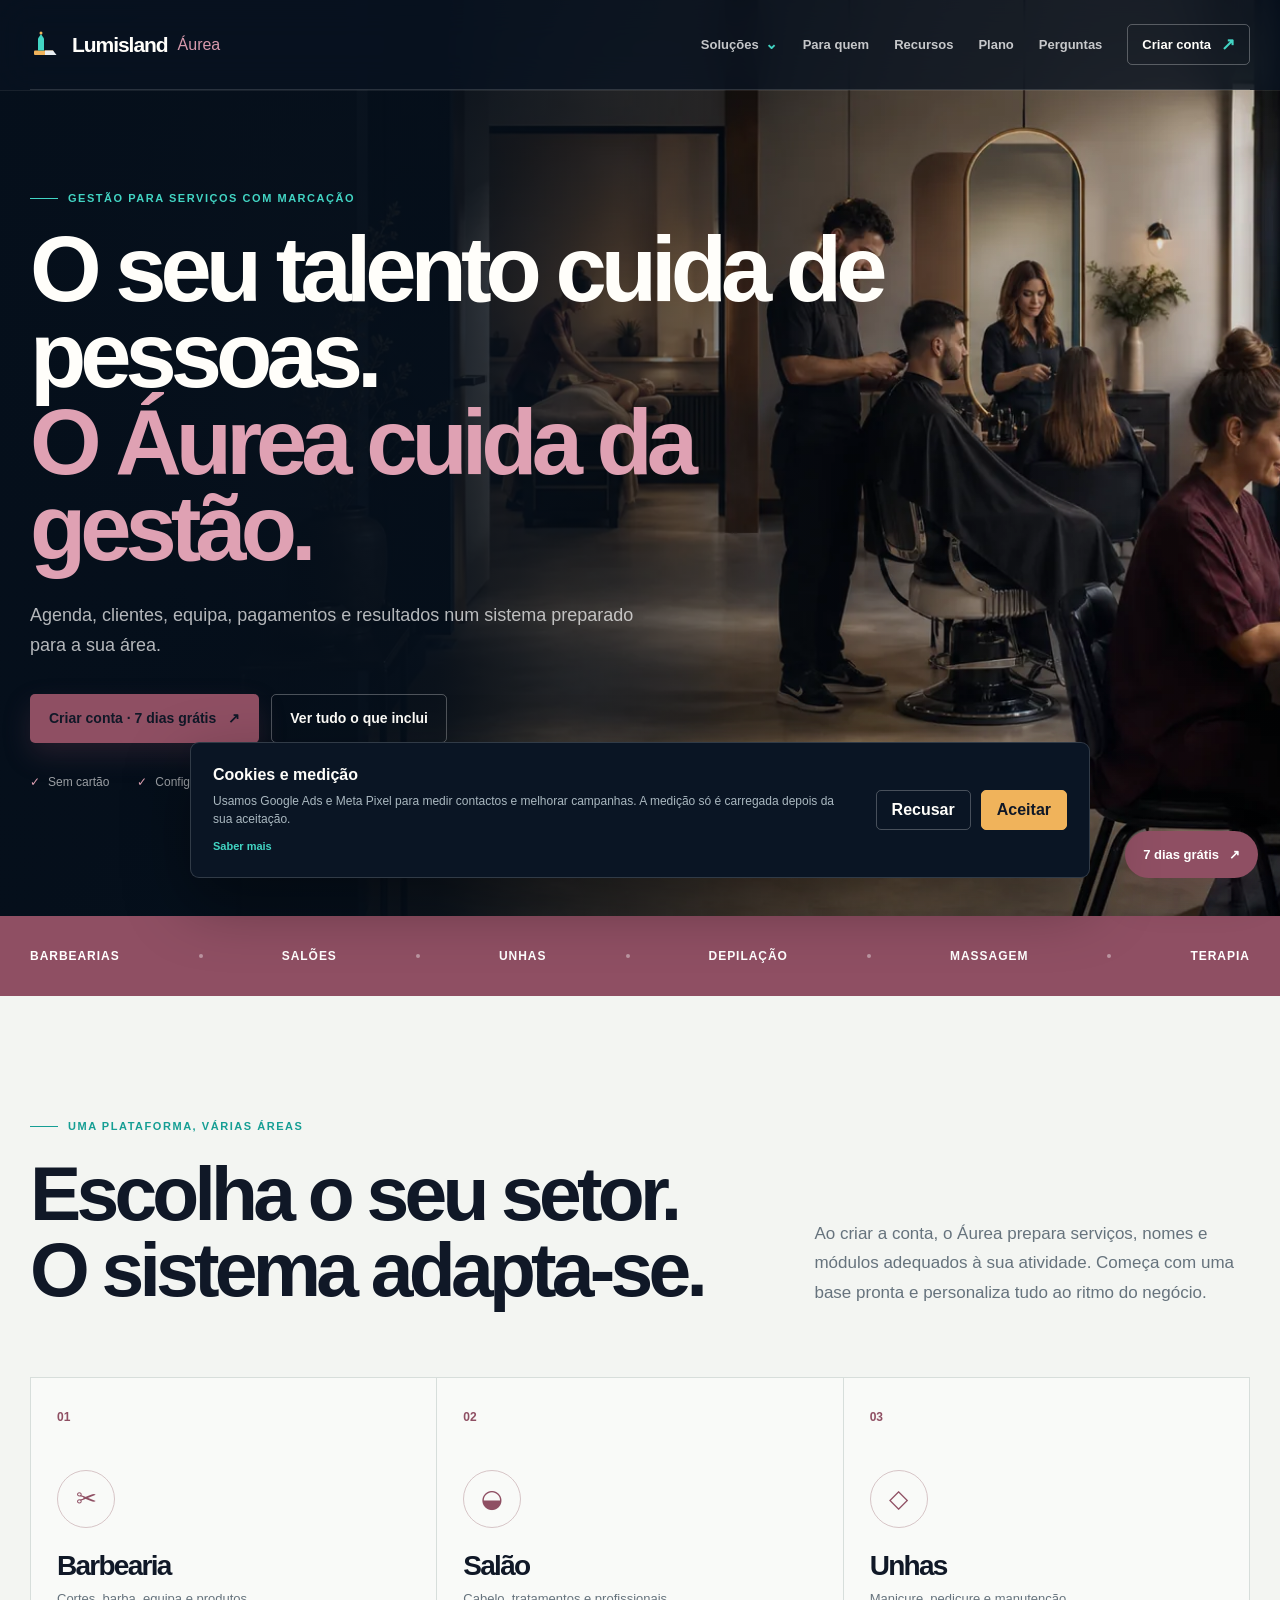
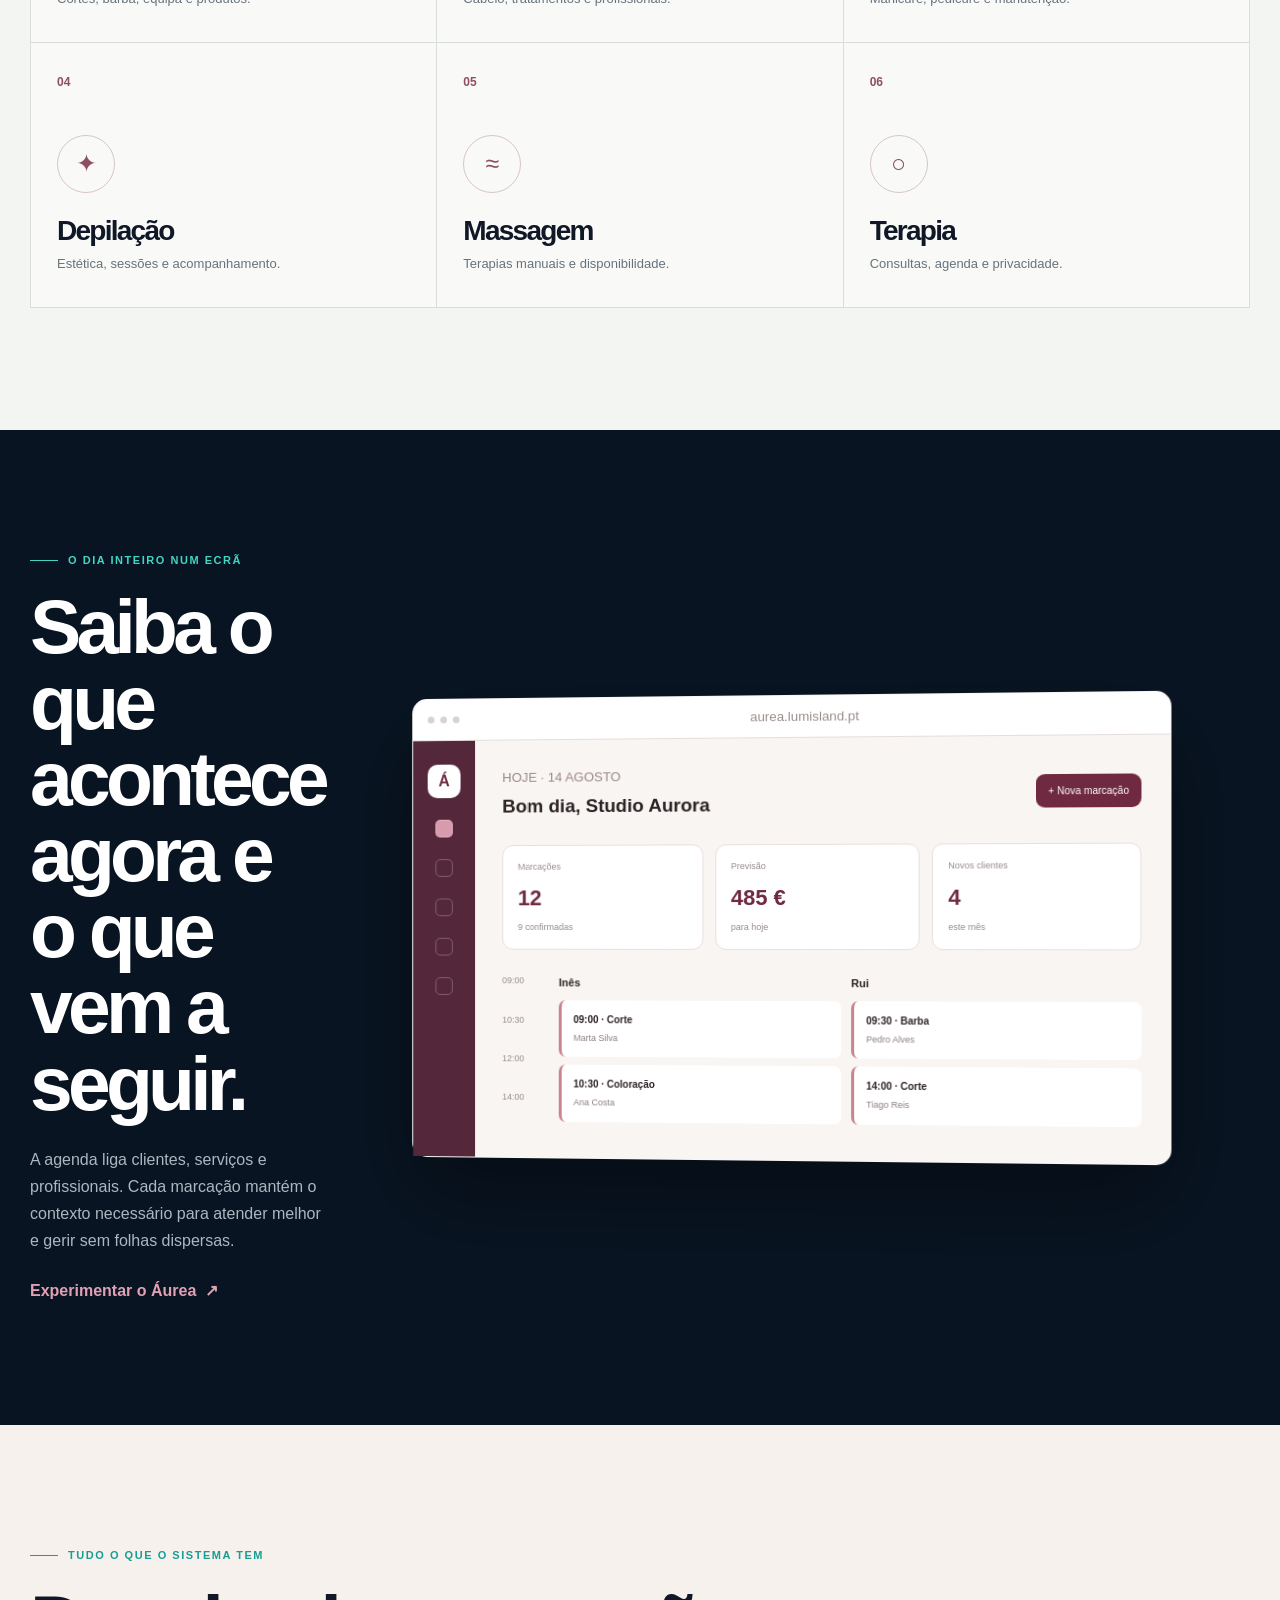
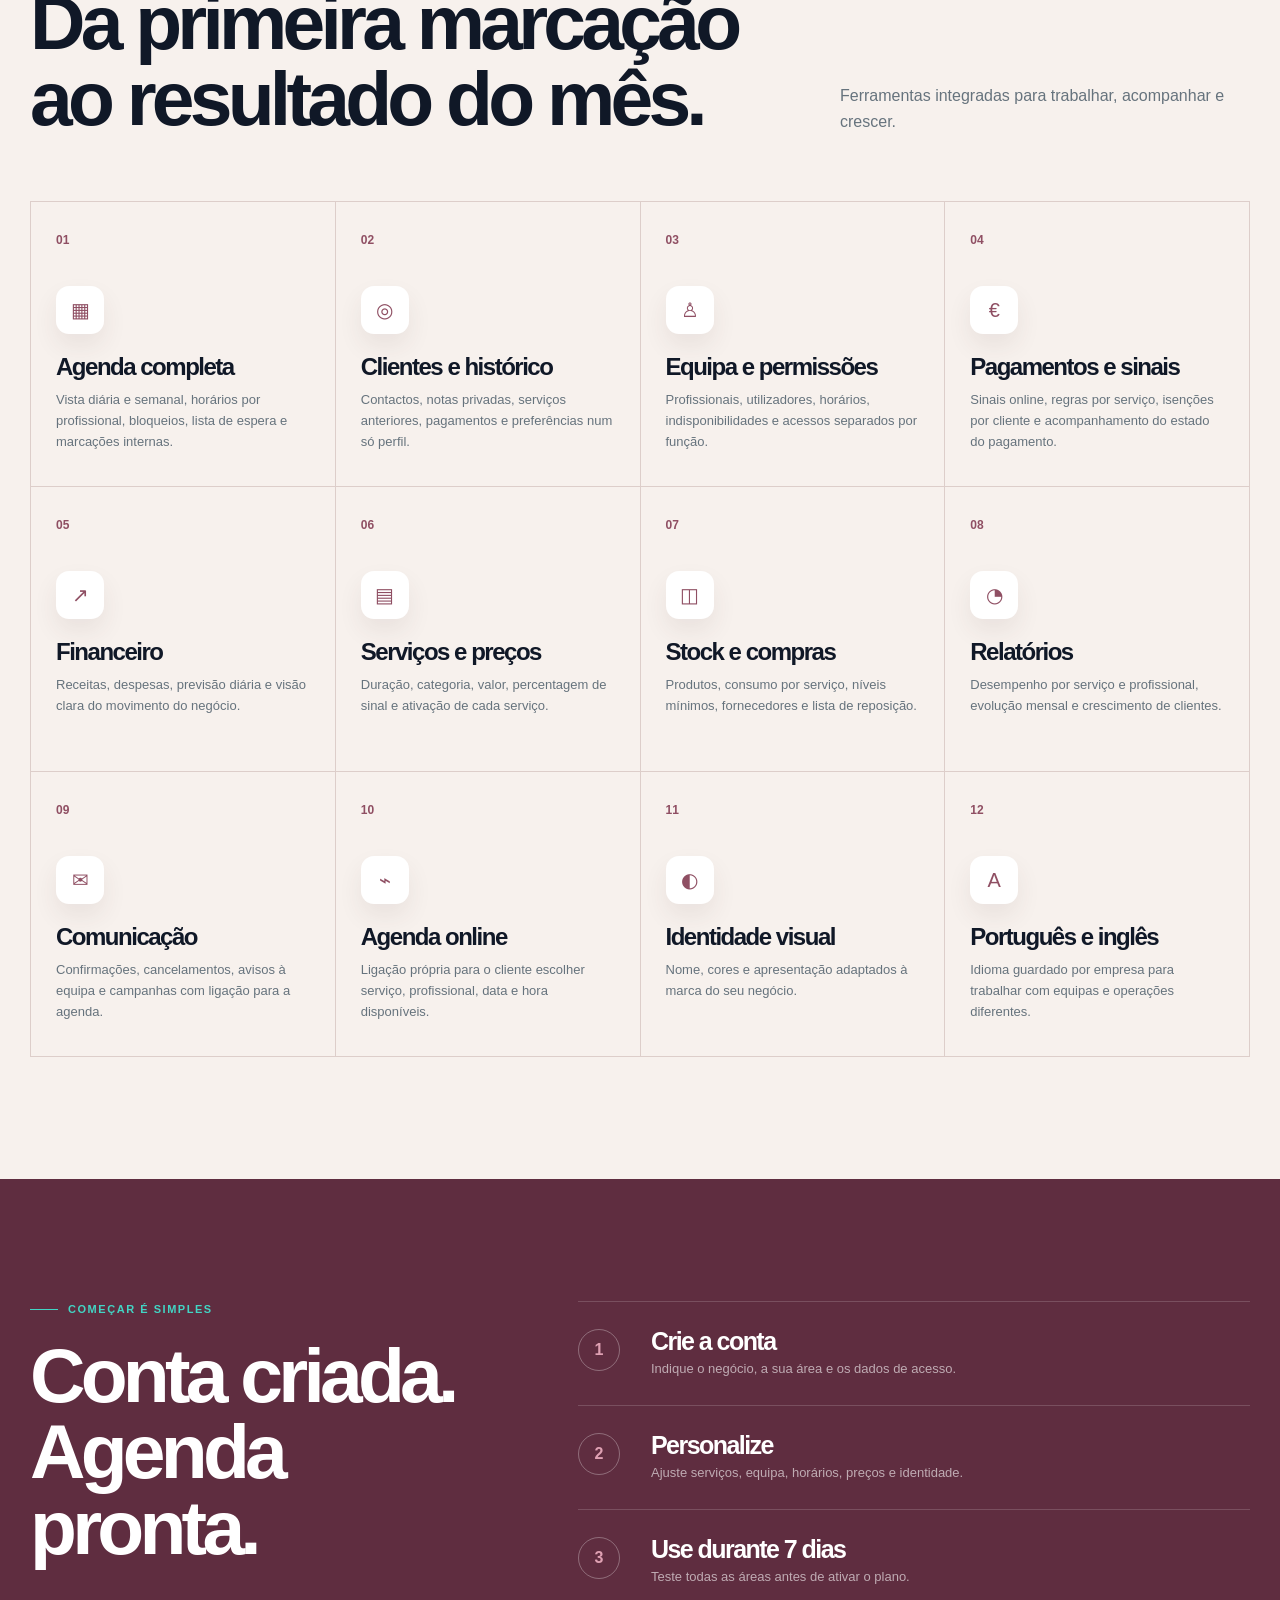
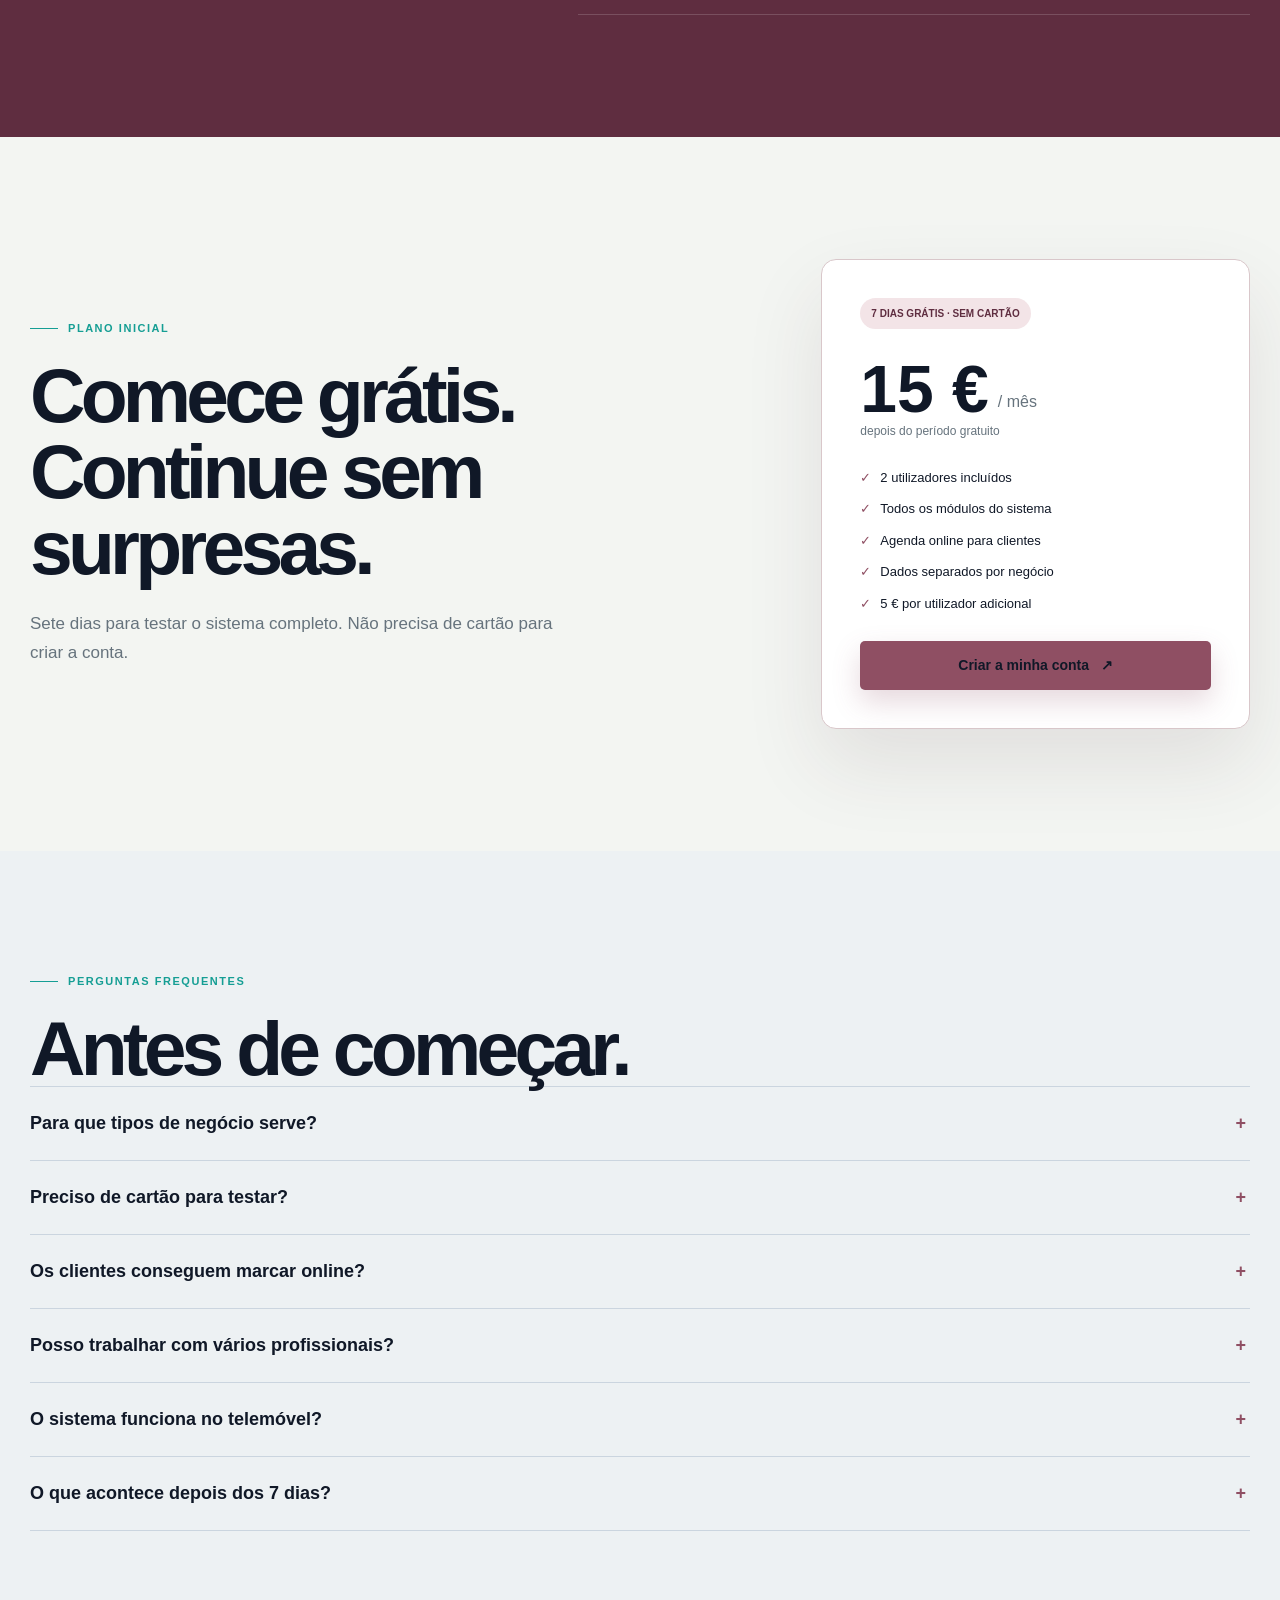
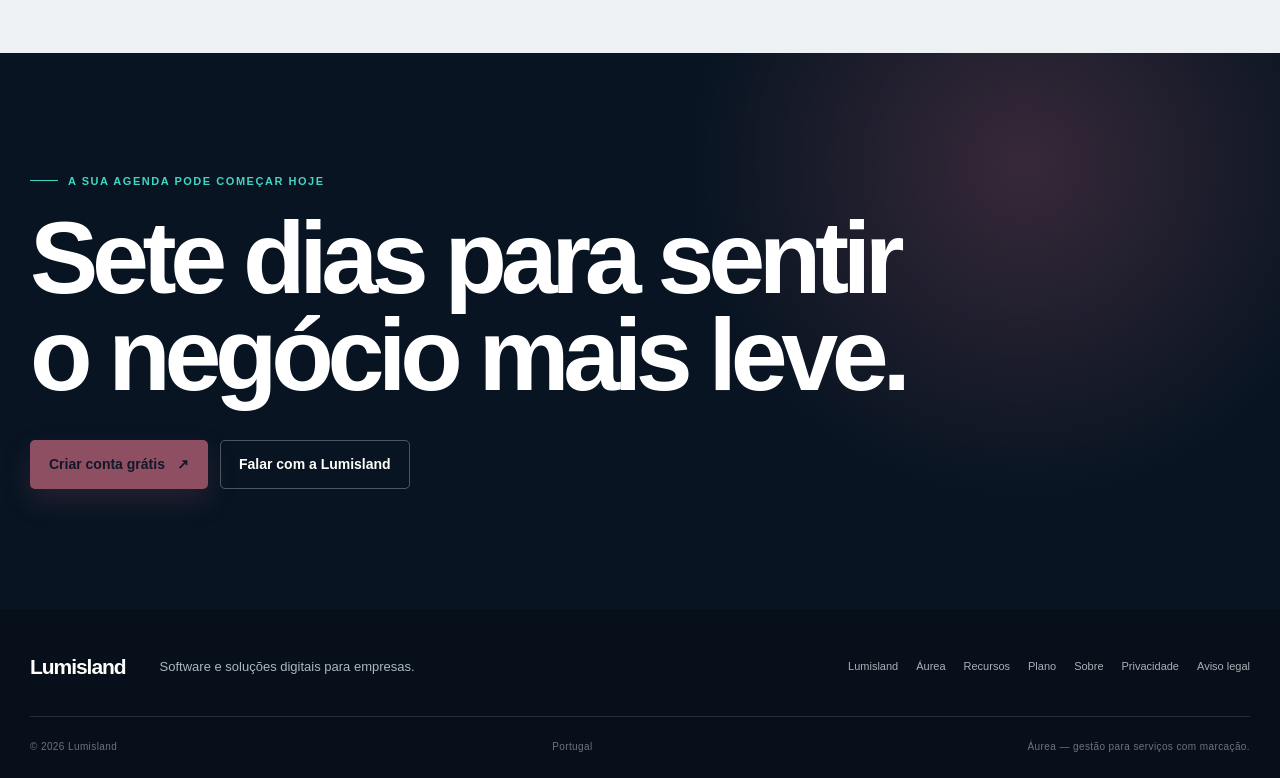
==== aurea/index.html @ b49e3f60 "Adiciona landing page multissetorial Áurea" ====
<!doctype html>
<html lang="pt-PT">
<head>
  <meta charset="utf-8">
  <meta name="viewport" content="width=device-width,initial-scale=1">
  <title>Lumisland Áurea | Agenda e gestão para serviços</title>
  <meta name="description" content="Agenda, clientes, equipa, pagamentos, financeiro, stock, relatórios e comunicação para barbearias, salões, unhas, depilação, massagem e terapia. Crie a sua conta e teste grátis durante 7 dias.">
  <meta name="robots" content="index, follow">
  <meta name="theme-color" content="#0a1422">
  <meta name="referrer" content="strict-origin-when-cross-origin">
  <meta http-equiv="Permissions-Policy" content="camera=(), microphone=(), geolocation=(), payment=()">
  <meta http-equiv="Content-Security-Policy" content="default-src 'self'; img-src 'self' data: https://www.googletagmanager.com https://www.google.com https://www.google.pt https://googleads.g.doubleclick.net https://www.facebook.com; style-src 'self' 'unsafe-inline' https://fonts.googleapis.com; font-src https://fonts.gstatic.com; script-src 'self' 'unsafe-inline' https://www.googletagmanager.com https://connect.facebook.net; connect-src 'self' https://www.googletagmanager.com https://www.google.com https://www.google.pt https://www.googleadservices.com https://googleads.g.doubleclick.net https://www.facebook.com; base-uri 'self'; form-action 'self'; object-src 'none'; frame-ancestors 'none'; upgrade-insecure-requests">
  <link rel="canonical" href="https://lumisland.pt/aurea/">
  <link rel="icon" type="image/svg+xml" href="../assets/icons/favicon.svg">
  <meta property="og:type" content="website">
  <meta property="og:locale" content="pt_PT">
  <meta property="og:title" content="Lumisland Áurea | O seu negócio, organizado ao seu ritmo">
  <meta property="og:description" content="Gestão completa para profissionais de beleza, bem-estar e terapia. Teste grátis durante 7 dias, sem cartão.">
  <meta property="og:url" content="https://lumisland.pt/aurea/">
  <meta property="og:site_name" content="Lumisland">
  <meta property="og:image" content="https://lumisland.pt/assets/images/aurea-multissetorial-hero.webp">
  <meta name="twitter:card" content="summary_large_image">
  <link rel="preconnect" href="https://fonts.googleapis.com">
  <link rel="preconnect" href="https://fonts.gstatic.com" crossorigin>
  <link href="https://fonts.googleapis.com/css2?family=DM+Sans:wght@400;500;600;700&family=Space+Grotesk:wght@500;600;700&display=swap" rel="stylesheet">
  <link rel="stylesheet" href="../css/styles.css?v=20260814-1">
  <link rel="stylesheet" href="../css/aurea.css?v=20260814-1">
  <script src="../js/analytics.js" defer></script>
  <script type="application/ld+json">{"@context":"https://schema.org","@type":"SoftwareApplication","name":"Lumisland Áurea","applicationCategory":"BusinessApplication","operatingSystem":"Web","url":"https://lumisland.pt/aurea/","description":"Sistema de agenda e gestão para barbearias, salões, unhas, estética, depilação, massagem e terapia.","offers":{"@type":"Offer","price":"15","priceCurrency":"EUR","description":"Plano Inicial após 7 dias de teste gratuito, com dois utilizadores incluídos."},"provider":{"@type":"Organization","name":"Lumisland","url":"https://lumisland.pt/"}}</script>
</head>
<body class="aurea-page">
  <a class="skip-link" href="#conteudo">Saltar para o conteúdo</a>
  <header class="site-header">
    <div class="container header-inner">
      <a href="../" class="brand" aria-label="Lumisland, página inicial"><svg class="brand-mark" viewBox="0 0 64 64" aria-hidden="true"><rect x="8" y="43" width="39" height="9" rx="2" fill="#F0B35B"></rect><path d="M16 43h12V19l-6-9-6 9v24Z" fill="#42D5C4"></path><circle cx="22" cy="8" r="3" fill="#F0B35B"></circle><path d="M30 43h16l7 9H30v-9Z" fill="#E9EEF2"></path></svg><span class="brand-word">Lumisland</span><span class="product-brand">Áurea</span></a>
      <button class="nav-toggle" type="button" aria-label="Abrir menu" aria-expanded="false" aria-controls="site-nav"><span></span><span></span><span></span></button>
      <nav id="site-nav" class="site-nav" aria-label="Navegação principal">
        <details class="nav-dropdown"><summary>Soluções <span aria-hidden="true">⌄</span></summary><div class="nav-dropdown-menu"><a href="./" aria-current="page"><strong>Áurea</strong><small>Agenda e gestão para serviços</small></a><a href="../oficina/"><strong>Oficinas mecânicas</strong><small>Software de gestão para oficinas</small></a><a href="../tvde/"><strong>Frotas TVDE</strong><small>Ganhos, despesas e pagamentos</small></a><a href="../criacao-de-sites/"><strong>Criação de websites</strong><small>Websites profissionais para empresas</small></a></div></details>
        <a href="#setores">Para quem</a><a href="#recursos">Recursos</a><a href="#plano">Plano</a><a href="#perguntas">Perguntas</a>
        <a class="nav-cta" href="https://aurea.lumisland.pt/" data-product="Áurea cadastro">Criar conta <span aria-hidden="true">↗</span></a>
      </nav>
    </div>
  </header>

  <main id="conteudo">
    <section class="aurea-hero">
      <img class="aurea-hero-image" src="../assets/images/aurea-multissetorial-hero.webp" alt="Profissionais de barbearia, salão, unhas e massagem num espaço de serviços organizado" width="1792" height="896">
      <div class="aurea-hero-shade" aria-hidden="true"></div>
      <div class="container aurea-hero-content">
        <p class="eyebrow eyebrow-light"><span class="eyebrow-line"></span> Gestão para serviços com marcação</p>
        <h1>O seu talento cuida de pessoas.<br><span>O Áurea cuida da gestão.</span></h1>
        <p class="aurea-lead">Agenda, clientes, equipa, pagamentos e resultados num sistema preparado para a sua área.</p>
        <div class="hero-actions"><a class="button button-primary" href="https://aurea.lumisland.pt/" data-product="Áurea teste 7 dias">Criar conta · 7 dias grátis <span aria-hidden="true">↗</span></a><a class="button button-quiet" href="#recursos">Ver tudo o que inclui</a></div>
        <ul class="aurea-trust"><li>Sem cartão</li><li>Configuração por setor</li><li>Computador e telemóvel</li></ul>
      </div>
    </section>

    <section id="setores" class="sector-strip" aria-label="Áreas atendidas"><div class="container"><span>Barbearias</span><i></i><span>Salões</span><i></i><span>Unhas</span><i></i><span>Depilação</span><i></i><span>Massagem</span><i></i><span>Terapia</span></div></section>

    <section class="section aurea-intro">
      <div class="container intro-grid"><div><p class="eyebrow"><span class="eyebrow-line"></span> Uma plataforma, várias áreas</p><h2>Escolha o seu setor.<br>O sistema adapta-se.</h2></div><p>Ao criar a conta, o Áurea prepara serviços, nomes e módulos adequados à sua atividade. Começa com uma base pronta e personaliza tudo ao ritmo do negócio.</p></div>
      <div class="container sector-grid">
        <article><span>01</span><div class="sector-symbol">✂</div><h3>Barbearia</h3><p>Cortes, barba, equipa e produtos.</p></article>
        <article><span>02</span><div class="sector-symbol">◒</div><h3>Salão</h3><p>Cabelo, tratamentos e profissionais.</p></article>
        <article><span>03</span><div class="sector-symbol">◇</div><h3>Unhas</h3><p>Manicure, pedicure e manutenção.</p></article>
        <article><span>04</span><div class="sector-symbol">✦</div><h3>Depilação</h3><p>Estética, sessões e acompanhamento.</p></article>
        <article><span>05</span><div class="sector-symbol">≈</div><h3>Massagem</h3><p>Terapias manuais e disponibilidade.</p></article>
        <article><span>06</span><div class="sector-symbol">○</div><h3>Terapia</h3><p>Consultas, agenda e privacidade.</p></article>
      </div>
    </section>

    <section class="section product-section">
      <div class="container product-layout">
        <div class="product-copy"><p class="eyebrow eyebrow-light"><span class="eyebrow-line"></span> O dia inteiro num ecrã</p><h2>Saiba o que acontece agora e o que vem a seguir.</h2><p>A agenda liga clientes, serviços e profissionais. Cada marcação mantém o contexto necessário para atender melhor e gerir sem folhas dispersas.</p><a class="text-link" href="https://aurea.lumisland.pt/" data-product="Áurea demonstração">Experimentar o Áurea <span>↗</span></a></div>
        <div class="aurea-preview" role="img" aria-label="Pré-visualização do Áurea com agenda diária, métricas e marcações">
          <div class="preview-top"><span></span><span></span><span></span><small>aurea.lumisland.pt</small></div>
          <div class="preview-app"><aside><b>Á</b><i class="active"></i><i></i><i></i><i></i><i></i></aside><div class="preview-work"><header><div><small>HOJE · 14 AGOSTO</small><strong>Bom dia, Studio Aurora</strong></div><em>+ Nova marcação</em></header><div class="preview-stats"><article><small>Marcações</small><b>12</b><span>9 confirmadas</span></article><article><small>Previsão</small><b>485 €</b><span>para hoje</span></article><article><small>Novos clientes</small><b>4</b><span>este mês</span></article></div><div class="agenda-demo"><div class="agenda-hours"><span>09:00</span><span>10:30</span><span>12:00</span><span>14:00</span></div><div class="agenda-column"><strong>Inês</strong><article><b>09:00 · Corte</b><span>Marta Silva</span></article><article><b>10:30 · Coloração</b><span>Ana Costa</span></article></div><div class="agenda-column"><strong>Rui</strong><article><b>09:30 · Barba</b><span>Pedro Alves</span></article><article><b>14:00 · Corte</b><span>Tiago Reis</span></article></div></div></div></div>
        </div>
      </div>
    </section>

    <section id="recursos" class="section resources-section">
      <div class="container section-intro"><div><p class="eyebrow"><span class="eyebrow-line"></span> Tudo o que o sistema tem</p><h2>Da primeira marcação ao resultado do mês.</h2></div><p>Ferramentas integradas para trabalhar, acompanhar e crescer.</p></div>
      <div class="container resource-grid">
        <article><span>01</span><div class="resource-icon">▦</div><h3>Agenda completa</h3><p>Vista diária e semanal, horários por profissional, bloqueios, lista de espera e marcações internas.</p></article>
        <article><span>02</span><div class="resource-icon">◎</div><h3>Clientes e histórico</h3><p>Contactos, notas privadas, serviços anteriores, pagamentos e preferências num só perfil.</p></article>
        <article><span>03</span><div class="resource-icon">♙</div><h3>Equipa e permissões</h3><p>Profissionais, utilizadores, horários, indisponibilidades e acessos separados por função.</p></article>
        <article><span>04</span><div class="resource-icon">€</div><h3>Pagamentos e sinais</h3><p>Sinais online, regras por serviço, isenções por cliente e acompanhamento do estado do pagamento.</p></article>
        <article><span>05</span><div class="resource-icon">↗</div><h3>Financeiro</h3><p>Receitas, despesas, previsão diária e visão clara do movimento do negócio.</p></article>
        <article><span>06</span><div class="resource-icon">▤</div><h3>Serviços e preços</h3><p>Duração, categoria, valor, percentagem de sinal e ativação de cada serviço.</p></article>
        <article><span>07</span><div class="resource-icon">◫</div><h3>Stock e compras</h3><p>Produtos, consumo por serviço, níveis mínimos, fornecedores e lista de reposição.</p></article>
        <article><span>08</span><div class="resource-icon">◔</div><h3>Relatórios</h3><p>Desempenho por serviço e profissional, evolução mensal e crescimento de clientes.</p></article>
        <article><span>09</span><div class="resource-icon">✉</div><h3>Comunicação</h3><p>Confirmações, cancelamentos, avisos à equipa e campanhas com ligação para a agenda.</p></article>
        <article><span>10</span><div class="resource-icon">⌁</div><h3>Agenda online</h3><p>Ligação própria para o cliente escolher serviço, profissional, data e hora disponíveis.</p></article>
        <article><span>11</span><div class="resource-icon">◐</div><h3>Identidade visual</h3><p>Nome, cores e apresentação adaptados à marca do seu negócio.</p></article>
        <article><span>12</span><div class="resource-icon">A</div><h3>Português e inglês</h3><p>Idioma guardado por empresa para trabalhar com equipas e operações diferentes.</p></article>
      </div>
    </section>

    <section class="section start-section"><div class="container start-layout"><div><p class="eyebrow eyebrow-light"><span class="eyebrow-line"></span> Começar é simples</p><h2>Conta criada.<br>Agenda pronta.</h2></div><div class="start-steps"><article><span>1</span><div><h3>Crie a conta</h3><p>Indique o negócio, a sua área e os dados de acesso.</p></div></article><article><span>2</span><div><h3>Personalize</h3><p>Ajuste serviços, equipa, horários, preços e identidade.</p></div></article><article><span>3</span><div><h3>Use durante 7 dias</h3><p>Teste todas as áreas antes de ativar o plano.</p></div></article></div></div></section>

    <section id="plano" class="section plan-section"><div class="container plan-layout"><div class="plan-copy"><p class="eyebrow"><span class="eyebrow-line"></span> Plano Inicial</p><h2>Comece grátis.<br>Continue sem surpresas.</h2><p>Sete dias para testar o sistema completo. Não precisa de cartão para criar a conta.</p></div><article class="plan-card"><span class="trial-pill">7 dias grátis · sem cartão</span><div class="plan-price"><strong>15 €</strong><span>/ mês</span></div><p>depois do período gratuito</p><ul><li>2 utilizadores incluídos</li><li>Todos os módulos do sistema</li><li>Agenda online para clientes</li><li>Dados separados por negócio</li><li>5 € por utilizador adicional</li></ul><a class="button button-primary" href="https://aurea.lumisland.pt/">Criar a minha conta <span aria-hidden="true">↗</span></a></article></div></section>

    <section id="perguntas" class="section faq-section"><div class="container faq-grid"><div><p class="eyebrow"><span class="eyebrow-line"></span> Perguntas frequentes</p><h2>Antes de começar.</h2></div><div class="faq-list"><details><summary>Para que tipos de negócio serve?</summary><p>O Áurea está preparado para barbearias, salões de cabelo, unhas e sobrancelhas, estética e depilação, massagem, psicoterapia e outros serviços de beleza e bem-estar.</p></details><details><summary>Preciso de cartão para testar?</summary><p>Não. Pode criar a conta e utilizar o sistema durante 7 dias sem indicar cartão.</p></details><details><summary>Os clientes conseguem marcar online?</summary><p>Sim. Cada negócio recebe uma ligação de agenda própria com os serviços, profissionais, datas e horários disponíveis.</p></details><details><summary>Posso trabalhar com vários profissionais?</summary><p>Sim. O plano inclui dois utilizadores e permite adicionar profissionais, horários, serviços, indisponibilidades e notificações.</p></details><details><summary>O sistema funciona no telemóvel?</summary><p>Sim. O Áurea funciona online no computador, tablet e telemóvel, sem instalação.</p></details><details><summary>O que acontece depois dos 7 dias?</summary><p>Se quiser continuar, ativa o Plano Inicial. Caso contrário, o acesso fica bloqueado e não existe cobrança automática sem a sua autorização.</p></details></div></div></section>

    <section class="aurea-cta"><div class="container"><p class="eyebrow eyebrow-light"><span class="eyebrow-line"></span> A sua agenda pode começar hoje</p><h2>Sete dias para sentir<br>o negócio mais leve.</h2><div class="hero-actions"><a class="button button-primary" href="https://aurea.lumisland.pt/">Criar conta grátis <span aria-hidden="true">↗</span></a><a class="button button-quiet" href="mailto:comercial@lumisland.pt?subject=Lumisland%20%C3%81urea">Falar com a Lumisland</a></div></div></section>
  </main>

  <footer class="site-footer"><div class="container footer-top"><a href="../" class="brand footer-brand"><span class="brand-word">Lumisland</span></a><p>Software e soluções digitais para empresas.</p><div class="footer-links"><a href="../">Lumisland</a><a href="./">Áurea</a><a href="#recursos">Recursos</a><a href="#plano">Plano</a><a href="../sobre/">Sobre</a><a href="../privacidade.html">Privacidade</a><a href="../aviso-legal.html">Aviso legal</a></div></div><div class="container footer-bottom"><span>&copy; 2026 Lumisland</span><span>Portugal</span><span>Áurea — gestão para serviços com marcação.</span></div></footer>
<a class="floating-trial" href="https://aurea.lumisland.pt/" data-product="Áurea CTA flutuante">7 dias grátis <span>↗</span></a>
  <script src="../js/app.js"></script>
</body>
</html>
---- css/styles.css ----
:root {
  --ink: #101827;
  --ink-deep: #081220;
  --ink-soft: #223044;
  --paper: #f3f5f2;
  --paper-strong: #e8ece8;
  --white: #fffefa;
  --line: #d7dedb;
  --muted: #66737d;
  --muted-light: #aab8c0;
  --teal: #42d5c4;
  --teal-deep: #159e94;
  --amber: #f0b35b;
  --violet: #6559e8;
  --radius: 8px;
  --radius-large: 18px;
  --display: "Space Grotesk", "Arial Narrow", Arial, sans-serif;
  --body: "DM Sans", Arial, sans-serif;
}

* { box-sizing: border-box; margin: 0; padding: 0; }
html { scroll-behavior: smooth; scroll-padding-top: 92px; }
body { background: var(--paper); color: var(--ink); font-family: var(--body); line-height: 1.5; -webkit-font-smoothing: antialiased; }
body, button, input, select, textarea { font-size: 16px; }
::selection { background: var(--teal); color: var(--ink); }
a { color: inherit; text-decoration: none; }
button, input, select, textarea { font-family: inherit; }
button { cursor: pointer; }
img { display: block; max-width: 100%; }
.container { width: min(1220px, calc(100% - 48px)); margin-inline: auto; }
.hidden-field { position: absolute !important; left: -9999px !important; width: 1px !important; height: 1px !important; opacity: 0 !important; }

.skip-link { position: fixed; top: -80px; left: 18px; z-index: 100; padding: 10px 14px; border-radius: var(--radius); background: var(--amber); color: var(--ink); font-weight: 700; transition: top 160ms ease; }
.skip-link:focus { top: 18px; }

.site-header { position: fixed; inset: 0 0 auto; z-index: 30; color: var(--white); background: rgba(8,18,32,.78); backdrop-filter: blur(18px); box-shadow: 0 1px 0 rgba(255,255,255,.08); }
.header-inner { min-height: 90px; display: flex; align-items: center; justify-content: space-between; border-bottom: 1px solid rgba(255,255,255,.14); }
.brand { display: inline-flex; align-items: center; gap: 10px; min-width: 0; }
.brand-mark { width: 32px; height: 32px; flex: 0 0 auto; }
.brand-word { font-family: var(--display); font-size: 21px; font-weight: 700; letter-spacing: -.05em; }
.brand-note { padding-left: 11px; border-left: 1px solid rgba(255,255,255,.3); color: rgba(255,255,255,.6); font-size: 10px; letter-spacing: .1em; text-transform: uppercase; }
.site-nav { display: flex; align-items: center; gap: 25px; font-size: 13px; font-weight: 600; }
.site-nav a { color: rgba(255,255,255,.76); transition: color 160ms ease; }
.site-nav a:hover, .site-nav a:focus-visible { color: var(--white); }
.site-nav .nav-cta { display: inline-flex; align-items: center; gap: 10px; padding: 10px 14px; border: 1px solid rgba(255,255,255,.28); border-radius: 5px; color: var(--white); }
.site-nav .nav-cta span { color: var(--teal); font-size: 17px; line-height: 1; }
.nav-dropdown { position: relative; }
.nav-dropdown summary { display: flex; align-items: center; gap: 6px; color: rgba(255,255,255,.76); list-style: none; cursor: pointer; transition: color 160ms ease; }
.nav-dropdown summary::-webkit-details-marker { display: none; }
.nav-dropdown summary > span { color: var(--teal); font-size: 15px; transition: transform 160ms ease; }
.nav-dropdown summary:hover, .nav-dropdown summary:focus-visible, .nav-dropdown[open] summary { color: var(--white); }
.nav-dropdown summary:focus-visible { outline: 2px solid var(--teal); outline-offset: 5px; border-radius: 2px; }
.nav-dropdown[open] summary > span { transform: rotate(180deg); }
.nav-dropdown-menu { position: absolute; top: calc(100% + 18px); left: 50%; width: 330px; display: none; padding: 8px; border: 1px solid rgba(255,255,255,.15); border-radius: 8px; background: #0a1524; box-shadow: 0 24px 55px rgba(0,0,0,.34); transform: translateX(-50%); }
.nav-dropdown[open] .nav-dropdown-menu, .nav-dropdown:hover .nav-dropdown-menu, .nav-dropdown:focus-within .nav-dropdown-menu { display: grid; }
.site-nav .nav-dropdown-menu a { display: grid; gap: 3px; padding: 13px 14px; border-radius: 5px; }
.site-nav .nav-dropdown-menu a:hover, .site-nav .nav-dropdown-menu a:focus-visible { background: rgba(66,213,196,.1); }
.nav-dropdown-menu a[aria-current="page"] { background: rgba(66,213,196,.07); }
.nav-dropdown-menu strong { color: var(--white); font-family: var(--display); font-size: 14px; letter-spacing: -.02em; }
.nav-dropdown-menu small { color: var(--muted-light); font-size: 10px; font-weight: 400; }
.nav-toggle { display: none; width: 42px; height: 42px; align-items: center; justify-content: center; flex-direction: column; gap: 5px; border: 1px solid rgba(255,255,255,.3); border-radius: 5px; background: transparent; }
.nav-toggle span { width: 18px; height: 1px; background: var(--white); }

.hero-section { position: relative; min-height: min(920px, 100svh); display: flex; align-items: stretch; overflow: hidden; background: var(--ink-deep); color: var(--white); }
.hero-image, .hero-overlay { position: absolute; inset: 0; }
.hero-image img { width: 100%; height: 100%; object-fit: cover; object-position: center; opacity: .72; transform: scale(1.015); }
.hero-overlay { background: linear-gradient(90deg, rgba(8,18,32,.995) 0%, rgba(8,18,32,.95) 39%, rgba(8,18,32,.55) 72%, rgba(8,18,32,.78) 100%), linear-gradient(0deg, rgba(8,18,32,.7), transparent 45%); }
.hero-grid { position: relative; z-index: 2; min-height: min(920px, 100svh); display: grid; grid-template-columns: minmax(0,1fr) 370px; align-items: center; gap: 74px; padding-top: 135px; padding-bottom: 125px; }
.hero-copy { max-width: 760px; }
.eyebrow { display: flex; align-items: center; gap: 10px; margin-bottom: 20px; color: var(--teal-deep); font-size: 11px; font-weight: 700; letter-spacing: .14em; text-transform: uppercase; }
.eyebrow-light { color: var(--teal); }
.eyebrow-line { display: inline-block; width: 28px; height: 1px; background: currentColor; }
h1, h2, h3 { font-family: var(--display); font-weight: 600; letter-spacing: -.062em; line-height: .99; }
h1 { max-width: 790px; margin-bottom: 28px; font-size: clamp(58px, 7vw, 104px); }
h1 span { color: var(--teal); }
.hero-lead { max-width: 620px; margin-bottom: 34px; color: rgba(255,254,250,.77); font-size: 19px; line-height: 1.58; }
.hero-actions { display: flex; flex-wrap: wrap; align-items: center; gap: 12px; }
.button { display: inline-flex; min-height: 48px; align-items: center; justify-content: center; gap: 12px; padding: 13px 18px; border: 1px solid transparent; border-radius: 5px; font-size: 14px; font-weight: 700; transition: transform 160ms ease, background 160ms ease, border-color 160ms ease; }
.button:hover, .button:focus-visible { transform: translateY(-2px); }
.button-primary { background: var(--amber); color: var(--ink); }
.button-primary:hover, .button-primary:focus-visible { background: #f5c87e; }
.button-quiet { border-color: rgba(255,255,255,.28); color: var(--white); }
.button-quiet:hover, .button-quiet:focus-visible { border-color: rgba(255,255,255,.65); }
.button-dark { background: var(--ink); color: var(--white); }
.button-dark:hover, .button-dark:focus-visible { background: var(--ink-soft); }
.hero-proof { display: flex; flex-wrap: wrap; gap: 25px; margin-top: 48px; }
.hero-proof div { display: flex; align-items: center; gap: 9px; }
.hero-proof strong { color: var(--amber); font-family: var(--display); font-size: 23px; letter-spacing: -.04em; }
.hero-proof span { max-width: 112px; color: rgba(255,255,255,.58); font-size: 11px; line-height: 1.25; }
.hero-card { align-self: end; padding: 22px; border: 1px solid rgba(255,255,255,.23); border-radius: var(--radius); background: rgba(16,24,39,.78); backdrop-filter: blur(13px); box-shadow: 0 28px 70px rgba(0,0,0,.28); }
.hero-card-top, .hero-card-foot { display: flex; align-items: center; gap: 8px; color: rgba(255,255,255,.6); font-size: 10px; letter-spacing: .09em; text-transform: uppercase; }
.hero-card-arrow { margin-left: auto; color: var(--teal); font-size: 17px; }
.live-dot { width: 6px; height: 6px; border-radius: 50%; background: var(--teal); box-shadow: 0 0 0 4px rgba(66,213,196,.13); }
.hero-card-line { height: 1px; margin: 20px 0 7px; background: rgba(255,255,255,.15); }
.hero-card-product { display: grid; grid-template-columns: 34px 1fr; gap: 10px; align-items: start; padding: 14px 0; border-bottom: 1px solid rgba(255,255,255,.11); }
.product-index { color: var(--amber); font-family: var(--display); font-size: 13px; }
.hero-card-product strong, .hero-card-product small { display: block; }
.hero-card-product strong { margin-bottom: 4px; color: var(--white); font-family: var(--display); font-size: 16px; letter-spacing: -.03em; }
.hero-card-product small { color: var(--muted-light); font-size: 11px; line-height: 1.35; }
.hero-card-foot { justify-content: space-between; margin-top: 17px; transition: color 160ms ease; }
.hero-card-foot:hover { color: var(--white); }
.hero-bottom { position: absolute; z-index: 2; right: 0; bottom: 28px; left: 0; display: flex; align-items: center; gap: 14px; color: rgba(255,255,255,.48); font-size: 10px; letter-spacing: .1em; text-transform: uppercase; }
.hero-bottom i { width: 4px; height: 4px; border-radius: 50%; background: var(--teal); }
.hero-location { margin-left: auto; }
.hero-location span { color: var(--amber); }

.signal-strip { background: var(--amber); }
.signal-inner { min-height: 78px; display: flex; align-items: center; justify-content: space-between; gap: 30px; }
.signal-label { font-family: var(--display); font-size: 13px; font-weight: 700; letter-spacing: -.02em; }
.signal-items { display: flex; flex-wrap: wrap; justify-content: flex-end; gap: 26px; font-size: 12px; font-weight: 700; }
.signal-items span { position: relative; padding-left: 14px; }
.signal-items span::before { content: ""; position: absolute; top: 7px; left: 0; width: 5px; height: 5px; border-radius: 50%; background: var(--ink); }

.section { padding: 122px 0; }
.section-paper { background: var(--paper); }
.section-dark { background: var(--ink); color: var(--white); }
.section-intro { display: grid; grid-template-columns: minmax(0,1fr) minmax(280px,410px); gap: 80px; align-items: end; margin-bottom: 54px; }
.section-intro h2 { max-width: 730px; font-size: clamp(42px,5vw,70px); }
.section-intro > p { max-width: 410px; color: var(--muted); font-size: 16px; line-height: 1.65; }
.section-intro-dark > p { color: var(--muted-light); }

.service-grid { display: grid; grid-template-columns: repeat(2,minmax(0,1fr)); gap: 18px; }
.service-card { min-width: 0; display: flex; flex-direction: column; padding: 30px; border: 1px solid var(--line); border-radius: var(--radius); background: var(--white); }
.service-card-dark { border-color: rgba(255,255,255,.14); background: var(--ink-deep); color: var(--white); }
.service-head { display: flex; align-items: center; justify-content: space-between; gap: 12px; margin-bottom: 24px; }
.chip { display: inline-flex; padding: 6px 9px; border: 1px solid #c7e9e3; border-radius: 999px; color: var(--teal-deep); font-size: 10px; font-weight: 700; letter-spacing: .08em; text-transform: uppercase; }
.chip-dark { border-color: rgba(66,213,196,.35); color: var(--teal); }
.solution-number { color: var(--muted); font-family: var(--display); font-size: 13px; }
.service-card-dark .solution-number { color: var(--muted-light); }
.service-media { position: relative; aspect-ratio: 1.6; overflow: hidden; margin-bottom: 28px; border: 1px solid var(--line); border-radius: 6px; background: #e8edf1; }
.service-card-dark .service-media { border-color: rgba(255,255,255,.13); }
.service-media img { width: 100%; height: 100%; object-fit: cover; transition: transform 450ms ease; }
.service-card:hover .service-media img { transform: scale(1.025); }
.service-card h3 { margin-bottom: 13px; font-size: 35px; }
.service-card > p { min-height: 74px; color: var(--muted); font-size: 15px; line-height: 1.6; }
.service-card-dark > p { color: var(--muted-light); }
.feature-list { display: grid; gap: 10px; margin: 23px 0 26px; list-style: none; }
.feature-list li { position: relative; padding-left: 22px; color: var(--ink-soft); font-size: 13px; }
.feature-list li::before { content: ""; position: absolute; top: 7px; left: 0; width: 9px; height: 5px; border-bottom: 1px solid var(--teal-deep); border-left: 1px solid var(--teal-deep); transform: rotate(-45deg); }
.feature-list-dark li { color: rgba(255,255,255,.72); }
.feature-list-dark li::before { border-color: var(--teal); }
.card-link { display: inline-flex; align-items: center; gap: 10px; margin-top: auto; color: var(--teal-deep); font-size: 13px; font-weight: 700; }
.card-link span { font-size: 18px; line-height: 1; }
.card-link-light { color: var(--teal); }
.custom-solution { display: grid; grid-template-columns: 64px minmax(0,1fr) auto; gap: 24px; align-items: center; margin-top: 18px; padding: 27px 30px; border: 1px solid var(--line); background: var(--paper-strong); }
.aurea-home-feature { display: grid; grid-template-columns: 1.2fr .8fr; gap: 70px; align-items: center; margin-top: 18px; padding: 55px; overflow: hidden; background: radial-gradient(circle at 85% 10%,rgba(216,154,173,.28),transparent 32%),#0a1625; color: var(--white); }
.aurea-home-copy h3 { max-width: 720px; font-size: clamp(38px,4.7vw,66px); }
.aurea-home-copy > p:not(.eyebrow) { max-width: 650px; margin: 18px 0 28px; color: var(--muted-light); line-height: 1.65; }
.aurea-home-sectors { display: grid; grid-template-columns: repeat(2,1fr); border-top: 1px solid rgba(255,255,255,.16); border-left: 1px solid rgba(255,255,255,.16); }
.aurea-home-sectors span { padding: 22px 16px; border-right: 1px solid rgba(255,255,255,.16); border-bottom: 1px solid rgba(255,255,255,.16); color: rgba(255,255,255,.75); font-family: var(--display); font-size: 13px; }
.custom-mark { width: 49px; height: 49px; display: grid; place-items: center; border-radius: 50%; background: var(--teal); color: var(--ink); font-family: var(--display); font-size: 29px; }
.custom-solution .eyebrow { margin-bottom: 8px; }
.custom-solution h3 { margin-bottom: 7px; font-size: 24px; }
.custom-solution p:not(.eyebrow) { max-width: 680px; color: var(--muted); font-size: 14px; }

.sector-section { background: #edf1ee; border-top: 1px solid #d8dfdc; border-bottom: 1px solid #d8dfdc; }
.sector-grid { display: grid; grid-template-columns: repeat(5,minmax(0,1fr)); border-top: 1px solid #cdd6d2; border-left: 1px solid #cdd6d2; }
.sector-card { min-height: 245px; display: flex; flex-direction: column; padding: 23px; border-right: 1px solid #cdd6d2; border-bottom: 1px solid #cdd6d2; background: rgba(255,255,255,.35); transition: background 180ms ease, transform 180ms ease; }
.sector-card:hover { position: relative; z-index: 1; background: var(--white); transform: translateY(-3px); box-shadow: 0 16px 35px rgba(16,24,39,.08); }
.sector-number { margin-bottom: 34px; color: var(--teal-deep); font-family: var(--display); font-size: 12px; font-weight: 700; }
.sector-card h3 { margin-bottom: 12px; font-size: 23px; line-height: 1.04; }
.sector-card p { color: var(--muted); font-size: 12px; line-height: 1.55; }
.sector-result { margin-top: auto; padding-top: 22px; color: var(--ink-soft); font-size: 11px; font-weight: 700; }
.sector-result::before { content: ""; display: inline-block; width: 18px; height: 1px; margin-right: 8px; vertical-align: middle; background: var(--amber); }

.showcase-grid { display: grid; grid-template-columns: repeat(2,minmax(0,1fr)); gap: 18px; }
.showcase-card { min-width: 0; overflow: hidden; border: 1px solid rgba(255,255,255,.14); border-radius: var(--radius); background: var(--ink-deep); }
.showcase-card-wide { grid-column: span 2; }
.showcase-image { position: relative; display: block; height: 340px; overflow: hidden; background: #e8edf2; }
.showcase-card-wide .showcase-image { height: 500px; }
.showcase-image::after { content: ""; position: absolute; inset: 0; background: linear-gradient(180deg,transparent 55%,rgba(8,18,32,.8) 100%); pointer-events: none; }
.showcase-image img { width: 100%; height: 100%; object-fit: cover; transition: transform 500ms ease; }
.showcase-image:hover img { transform: scale(1.018); }
.showcase-label { position: absolute; z-index: 2; bottom: 18px; left: 20px; padding: 7px 10px; border: 1px solid rgba(255,255,255,.28); border-radius: 999px; background: rgba(8,18,32,.58); color: var(--white); font-size: 10px; font-weight: 700; letter-spacing: .08em; text-transform: uppercase; }
.showcase-body { display: grid; grid-template-columns: minmax(0,1fr) minmax(180px,.75fr); gap: 28px; padding: 25px; }
.showcase-card:not(.showcase-card-wide) .showcase-body { display: block; }
.case-kicker { display: block; margin-bottom: 10px; color: var(--teal); font-size: 10px; font-weight: 700; letter-spacing: .12em; text-transform: uppercase; }
.showcase-body h3 { font-size: 27px; }
.showcase-body p { color: var(--muted-light); font-size: 13px; line-height: 1.6; }
.showcase-card:not(.showcase-card-wide) .showcase-body p { margin-top: 13px; }

.process-grid { display: grid; grid-template-columns: repeat(3,1fr); border-top: 1px solid var(--line); }
.process-step { min-height: 260px; padding: 26px 28px 10px 0; border-right: 1px solid var(--line); }
.process-step + .process-step { padding-left: 28px; }
.process-step:last-child { border-right: 0; }
.step-number { color: var(--teal-deep); font-family: var(--display); font-size: 14px; font-weight: 600; }
.step-line { width: 48px; height: 1px; margin: 34px 0 22px; background: var(--amber); }
.process-step h3 { margin-bottom: 11px; font-size: 30px; }
.process-step p { max-width: 280px; color: var(--muted); font-size: 14px; line-height: 1.6; }

.investment-section { background: var(--paper-strong); }
.investment-list { border-top: 1px solid #bec9c5; }
.investment-row { display: grid; grid-template-columns: 50px minmax(170px,.8fr) minmax(190px,1fr) 22px; gap: 20px; align-items: center; padding: 22px 0; border-bottom: 1px solid #bec9c5; transition: padding 160ms ease, color 160ms ease; }
.investment-row:hover, .investment-row:focus-visible { padding-right: 9px; padding-left: 9px; color: var(--teal-deep); }
.investment-number, .investment-detail { color: var(--muted); font-size: 12px; }
.investment-name { font-family: var(--display); font-size: 23px; font-weight: 600; letter-spacing: -.04em; }
.investment-arrow { color: var(--teal-deep); font-size: 20px; text-align: right; }

.blog-section { padding-bottom: 130px; }
.notes-grid { display: grid; grid-template-columns: repeat(3,1fr); gap: 18px; }
.note-card { min-height: 260px; display: flex; flex-direction: column; align-items: flex-start; padding: 26px; border-top: 2px solid var(--ink); background: var(--white); }
.note-type { padding: 6px 9px; border-radius: 999px; background: #dff4ef; color: var(--teal-deep); font-size: 10px; font-weight: 700; letter-spacing: .1em; text-transform: uppercase; }
.note-card h3 { max-width: 320px; margin: 33px 0 26px; font-size: 25px; line-height: 1.08; }
.note-card a { display: inline-flex; align-items: center; gap: 9px; margin-top: auto; color: var(--teal-deep); font-size: 12px; font-weight: 700; }
.note-card a span { font-size: 17px; }

.contact-section { padding: 120px 0; background: var(--ink-deep); color: var(--white); }
.contact-grid { display: grid; grid-template-columns: minmax(0,.85fr) minmax(450px,1.15fr); gap: 84px; align-items: start; }
.contact-copy h2 { max-width: 550px; margin-bottom: 20px; font-size: clamp(42px,5vw,69px); }
.contact-copy > p:not(.eyebrow) { max-width: 480px; color: var(--muted-light); line-height: 1.7; }
.contact-email { margin-top: 54px; padding-top: 20px; border-top: 1px solid rgba(255,255,255,.15); }
.contact-email span, .contact-email a { display: block; }
.contact-email > span { margin-bottom: 10px; color: var(--muted-light); font-size: 10px; letter-spacing: .1em; text-transform: uppercase; }
.contact-email a { color: var(--white); font-family: var(--display); font-size: 22px; font-weight: 600; letter-spacing: -.04em; }
.contact-email a span { display: inline; color: var(--teal); }
.contact-form { display: grid; grid-template-columns: repeat(2,minmax(0,1fr)); gap: 18px; padding: 28px; border: 1px solid rgba(255,255,255,.15); border-radius: var(--radius); background: #101d2d; }
.form-heading { grid-column: 1/-1; display: grid; grid-template-columns: 40px 1fr auto; gap: 12px; align-items: center; padding-bottom: 20px; border-bottom: 1px solid rgba(255,255,255,.13); }
.form-heading > span { color: var(--amber); font-family: var(--display); font-size: 14px; }
.form-heading strong { font-family: var(--display); font-size: 18px; }
.form-heading small { color: var(--muted-light); font-size: 11px; }
.contact-form label { display: grid; gap: 8px; color: rgba(255,255,255,.72); font-size: 12px; font-weight: 600; }
.contact-form input, .contact-form select, .contact-form textarea { width: 100%; border: 1px solid rgba(255,255,255,.16); border-radius: 5px; outline: none; background: #0a1524; color: var(--white); transition: border-color 160ms ease, box-shadow 160ms ease; }
.contact-form input, .contact-form select { min-height: 48px; padding: 0 13px; }
.contact-form textarea { resize: vertical; min-height: 118px; padding: 13px; }
.contact-form input::placeholder, .contact-form textarea::placeholder { color: #748396; }
.contact-form input:focus, .contact-form select:focus, .contact-form textarea:focus { border-color: var(--teal); box-shadow: 0 0 0 3px rgba(66,213,196,.1); }
.form-full { grid-column: 1/-1; }
.form-consent { grid-template-columns: 18px 1fr !important; align-items: start; gap: 10px !important; font-weight: 400 !important; line-height: 1.5; }
.form-consent input { width: 16px; min-height: 16px; margin-top: 2px; accent-color: var(--teal); }
.form-consent a { color: var(--teal); text-decoration: underline; text-underline-offset: 3px; }
.form-status { min-height: 20px; color: var(--teal); font-size: 12px; }

.site-footer { padding: 42px 0 24px; background: #070f1b; color: var(--white); }
.footer-top { display: grid; grid-template-columns: auto 1fr minmax(380px,auto); gap: 34px; align-items: center; padding-bottom: 34px; border-bottom: 1px solid rgba(255,255,255,.12); }
.footer-brand { color: var(--white); }
.footer-top > p { color: var(--muted-light); font-size: 13px; }
.footer-links { display: flex; flex-wrap: wrap; justify-content: flex-end; gap: 18px; color: rgba(255,255,255,.67); font-size: 11px; }
.footer-links a:hover { color: var(--white); }
.footer-bottom { display: flex; justify-content: space-between; gap: 20px; padding-top: 22px; color: rgba(255,255,255,.42); font-size: 10px; letter-spacing: .04em; }

.cookie-banner { position: fixed; z-index: 80; right: 22px; bottom: 22px; left: 22px; max-width: 900px; display: flex; align-items: center; justify-content: space-between; gap: 28px; margin: 0 auto; padding: 20px 22px; border: 1px solid rgba(255,255,255,.16); border-radius: 9px; background: #0a1524; color: var(--white); box-shadow: 0 24px 65px rgba(0,0,0,.36); }
.cookie-banner strong { font-family: var(--display); }
.cookie-banner p { margin: 5px 0; color: var(--muted-light); font-size: 12px; line-height: 1.5; }
.cookie-banner a { color: var(--teal); font-size: 11px; font-weight: 700; }
.cookie-actions { display: flex; gap: 10px; flex: 0 0 auto; }
.cookie-actions button { min-height: 40px; padding: 0 15px; border-radius: 5px; font-weight: 700; }
.cookie-secondary { border: 1px solid rgba(255,255,255,.25); background: transparent; color: var(--white); }
.cookie-primary { border: 1px solid var(--amber); background: var(--amber); color: var(--ink); }

/* Legal and thank-you pages */
.legal-page, .thanks-page { background: var(--paper); }
.legal-main { padding-top: 90px; }
.legal-hero { padding-top: 90px; padding-bottom: 55px; border-bottom: 1px solid var(--line); }
.legal-hero h1 { margin-bottom: 20px; color: var(--ink); font-size: clamp(48px,6vw,82px); }
.legal-hero > p:not(.eyebrow) { max-width: 760px; color: var(--muted); font-size: 18px; }
.legal-updated { display: block; margin-top: 25px; color: var(--muted); font-size: 11px; }
.legal-content { max-width: 900px; padding-top: 55px; padding-bottom: 100px; }
.legal-section { padding: 28px 0; border-bottom: 1px solid var(--line); }
.legal-section h2 { margin-bottom: 13px; font-size: 27px; }
.legal-section p, .legal-list { color: var(--muted); font-size: 15px; line-height: 1.75; }
.legal-section p + p { margin-top: 12px; }
.legal-section a { color: var(--teal-deep); text-decoration: underline; text-underline-offset: 3px; }
.legal-list { display: grid; gap: 8px; padding-left: 20px; }
.thanks-page { min-height: 100vh; background: var(--ink-deep); }
.thanks-main { min-height: 100vh; display: grid; place-items: center; padding: 145px 24px 70px; }
.thanks-card { max-width: 860px; padding: 70px; border: 1px solid rgba(255,255,255,.14); border-radius: var(--radius); background: #101d2d; color: var(--white); }
.thanks-card h1 { font-size: clamp(54px,7vw,92px); }
.thanks-card > p:not(.eyebrow):not(.thanks-legal) { max-width: 650px; color: var(--muted-light); font-size: 17px; line-height: 1.7; }
.thanks-actions { display: flex; flex-wrap: wrap; gap: 12px; margin-top: 35px; }
.thanks-legal { margin-top: 38px; color: var(--muted-light); font-size: 11px; }
.thanks-legal a { color: var(--teal); }

@media (max-width: 1100px) {
  .site-nav { gap: 16px; }
  .brand-note { display: none; }
  .hero-grid { grid-template-columns: minmax(0,1fr) 335px; gap: 40px; }
  .sector-grid { grid-template-columns: repeat(3,minmax(0,1fr)); }
  .footer-top { grid-template-columns: auto 1fr; }
  .footer-links { grid-column: 1/-1; justify-content: flex-start; }
}

@media (max-width: 900px) {
  html { scroll-padding-top: 78px; }
  .container { width: min(100% - 32px, 760px); }
  .header-inner { min-height: 76px; }
  .nav-toggle { display: flex; }
  .site-nav { position: absolute; top: 76px; right: 16px; left: 16px; display: none; flex-direction: column; align-items: stretch; gap: 0; padding: 10px; border: 1px solid rgba(255,255,255,.15); border-radius: 7px; background: #0a1524; box-shadow: 0 25px 55px rgba(0,0,0,.3); }
  .site-nav.is-open { display: flex; }
  .site-nav a { padding: 13px 12px; }
  .nav-dropdown { width: 100%; }
  .nav-dropdown summary { justify-content: space-between; padding: 13px 12px; }
  .nav-dropdown-menu { position: static; width: auto; margin: 0 4px 7px; padding: 5px; border-color: rgba(255,255,255,.1); background: rgba(255,255,255,.035); box-shadow: none; transform: none; }
  .nav-dropdown:not([open]) .nav-dropdown-menu { display: none; }
  .nav-dropdown[open] .nav-dropdown-menu { display: grid; }
  .site-nav .nav-dropdown-menu a { padding: 12px; }
  .site-nav .nav-cta { margin-top: 4px; justify-content: space-between; }
  .hero-section, .hero-grid { min-height: auto; }
  .hero-grid { grid-template-columns: 1fr; padding-top: 145px; padding-bottom: 135px; }
  .hero-card { align-self: auto; max-width: 530px; }
  .hero-bottom { flex-wrap: wrap; }
  .hero-location { width: 100%; margin-left: 0; }
  .signal-inner { min-height: auto; flex-direction: column; align-items: flex-start; padding: 22px 0; }
  .signal-items { justify-content: flex-start; }
  .section { padding: 92px 0; }
  .section-intro { grid-template-columns: 1fr; gap: 24px; margin-bottom: 42px; }
  .service-grid { grid-template-columns: 1fr; }
  .service-card > p { min-height: 0; }
  .custom-solution { grid-template-columns: 52px 1fr; }
  .aurea-home-feature { grid-template-columns: 1fr; gap: 45px; }
  .custom-solution .button { grid-column: 1/-1; justify-self: start; }
  .sector-grid { grid-template-columns: repeat(2,minmax(0,1fr)); }
  .showcase-grid { grid-template-columns: 1fr; }
  .showcase-card-wide { grid-column: auto; }
  .showcase-card-wide .showcase-image, .showcase-image { height: 350px; }
  .showcase-body { display: block; }
  .showcase-body p { margin-top: 13px; }
  .contact-grid { grid-template-columns: 1fr; gap: 45px; }
  .investment-row { grid-template-columns: 38px 1fr 20px; gap: 12px; }
  .investment-detail { grid-column: 2/3; }
  .investment-arrow { grid-column: 3/4; grid-row: 1; }
  .footer-bottom { flex-direction: column; }
}

@media (max-width: 680px) {
  .container { width: min(100% - 24px, 560px); }
  h1 { font-size: clamp(50px,16vw,72px); }
  .hero-grid { padding-top: 125px; padding-bottom: 145px; }
  .hero-lead { font-size: 17px; }
  .hero-proof { gap: 16px; }
  .hero-card { padding: 18px; }
  .hero-bottom { bottom: 18px; gap: 9px; }
  .hero-bottom span:not(.hero-location), .hero-bottom i { display: none; }
  .signal-items { display: grid; grid-template-columns: 1fr 1fr; gap: 12px 18px; }
  .section { padding: 75px 0; }
  .section-intro h2 { font-size: clamp(39px,12vw,54px); }
  .service-card { padding: 20px; }
  .service-card h3 { font-size: 30px; }
  .custom-solution { grid-template-columns: 1fr; padding: 23px; }
  .aurea-home-feature { padding: 32px 23px; }
  .custom-solution .button { grid-column: auto; }
  .sector-grid { grid-template-columns: 1fr; }
  .sector-card { min-height: 210px; }
  .showcase-card-wide .showcase-image, .showcase-image { height: 245px; }
  .showcase-body { padding: 20px; }
  .process-grid { grid-template-columns: 1fr; border-top: 0; }
  .process-step, .process-step + .process-step { min-height: 0; padding: 25px 0; border-top: 1px solid var(--line); border-right: 0; }
  .process-step:last-child { border-bottom: 1px solid var(--line); }
  .process-step p { max-width: none; }
  .notes-grid { grid-template-columns: 1fr; }
  .investment-row { grid-template-columns: 30px 1fr 20px; }
  .investment-name { font-size: 20px; }
  .investment-detail { grid-column: 2/3; grid-row: 2; }
  .investment-arrow { grid-column: 3/4; grid-row: 1; }
  .contact-form { grid-template-columns: 1fr; padding: 20px; }
  .form-heading { grid-template-columns: 32px 1fr; }
  .form-heading small { grid-column: 2/3; }
  .contact-email a { font-size: 18px; overflow-wrap: anywhere; }
  .footer-top { grid-template-columns: 1fr; }
  .footer-links { grid-column: auto; justify-content: flex-start; }
  .cookie-banner { align-items: stretch; flex-direction: column; gap: 14px; right: 12px; bottom: 12px; left: 12px; }
  .cookie-actions { justify-content: flex-end; }
  .legal-hero { padding-top: 65px; }
  .thanks-card { padding: 38px 24px; }
}
---- css/aurea.css ----
:root{--aurea:#8f4f63;--aurea-dark:#5f2d40;--aurea-soft:#ead8dc;--aurea-paper:#f7f1ed;--aurea-gold:#d8a25e}
.aurea-page{background:var(--paper);color:var(--ink)}
.aurea-page .product-brand{color:#d89aad}
.aurea-page .button-primary{background:var(--aurea);box-shadow:0 12px 28px rgba(143,79,99,.22)}
.aurea-page .button-primary:hover{background:#a35c73}
.aurea-hero{position:relative;min-height:790px;overflow:hidden;background:#081422;color:var(--white)}
.aurea-hero-image,.aurea-hero-shade{position:absolute;inset:0;width:100%;height:100%}
.aurea-hero-image{object-fit:cover;object-position:center}
.aurea-hero-shade{background:linear-gradient(90deg,rgba(5,15,27,.98) 0%,rgba(5,15,27,.91) 34%,rgba(5,15,27,.22) 68%,rgba(5,15,27,.08) 100%)}
.aurea-hero-content{position:relative;z-index:1;padding-top:190px;padding-bottom:125px}
.aurea-hero h1{max-width:900px;font-size:clamp(55px,7.2vw,104px);line-height:.94;letter-spacing:-.065em}
.aurea-hero h1 span{color:#dfa1b3}
.aurea-lead{max-width:610px;margin:28px 0 0;color:rgba(255,255,255,.7);font-size:18px;line-height:1.65}
.aurea-hero .hero-actions{margin-top:34px}
.aurea-trust{display:flex;gap:28px;margin-top:30px;color:rgba(255,255,255,.6);font-size:12px;list-style:none}
.aurea-trust li::before{color:#dfa1b3;content:"✓";margin-right:8px}
.sector-strip{background:var(--aurea);color:#fff}
.sector-strip .container{display:flex;align-items:center;justify-content:space-between;min-height:80px;font-family:var(--display);font-size:12px;font-weight:700;letter-spacing:.08em;text-transform:uppercase}
.sector-strip i{width:4px;height:4px;border-radius:50%;background:rgba(255,255,255,.4)}
.intro-grid{display:grid;grid-template-columns:1.1fr .7fr;gap:100px;align-items:end}
.intro-grid h2,.product-copy h2,.resources-section h2,.start-layout h2,.plan-copy h2,.faq-grid h2{font-size:clamp(48px,6vw,80px)}
.intro-grid>p{color:var(--muted);font-size:17px;line-height:1.72}
.sector-grid{display:grid;grid-template-columns:repeat(3,1fr);margin-top:70px;border-top:1px solid var(--line);border-left:1px solid var(--line)}
.sector-grid article{min-height:265px;padding:26px;border-right:1px solid var(--line);border-bottom:1px solid var(--line);background:rgba(255,255,255,.45)}
.sector-grid article>span,.resource-grid article>span{color:var(--aurea);font-family:var(--display);font-size:12px;font-weight:700}
.sector-symbol{display:grid;place-items:center;width:58px;height:58px;margin:42px 0 24px;border:1px solid #d7c5c7;border-radius:50%;color:var(--aurea);font-size:25px}
.sector-grid h3{font-size:28px}.sector-grid p{margin-top:9px;color:var(--muted);font-size:13px}
.product-section{overflow:hidden;background:#081422;color:#fff}
.product-layout{display:grid;grid-template-columns:.72fr 1.28fr;gap:80px;align-items:center}
.product-copy p:not(.eyebrow){max-width:520px;margin:25px 0;color:var(--muted-light);line-height:1.7}
.text-link{display:inline-flex;gap:9px;color:#dfa1b3;font-weight:700;text-decoration:none}
.aurea-preview{min-width:760px;border:1px solid rgba(255,255,255,.18);border-radius:15px;background:#f8f5f3;box-shadow:0 40px 90px rgba(0,0,0,.38);color:#2d2225;transform:perspective(1100px) rotateY(-3deg)}
.preview-top{display:flex;align-items:center;gap:6px;height:42px;padding:0 15px;border-bottom:1px solid #e5dedb;background:#fff;border-radius:15px 15px 0 0}.preview-top>span{width:7px;height:7px;border-radius:50%;background:#d9d3d0}.preview-top small{margin:auto;color:#9b8f8b}
.preview-app{display:grid;grid-template-columns:64px 1fr;min-height:420px}.preview-app aside{display:flex;flex-direction:column;align-items:center;gap:22px;padding-top:24px;background:#54283a;color:#fff}.preview-app aside b{display:grid;place-items:center;width:34px;height:34px;border-radius:10px;background:#fff;color:#6f2941}.preview-app aside i{width:18px;height:18px;border:1px solid rgba(255,255,255,.25);border-radius:5px}.preview-app aside i.active{background:#d89aad}
.preview-work{padding:28px}.preview-work header{display:flex;justify-content:space-between;align-items:center}.preview-work header div{display:grid;gap:5px}.preview-work header small{color:#9c878d}.preview-work header strong{font-size:19px}.preview-work header em{padding:9px 12px;border-radius:9px;background:#6f2941;color:white;font-size:10px;font-style:normal}
.preview-stats{display:grid;grid-template-columns:repeat(3,1fr);gap:12px;margin:25px 0}.preview-stats article{display:grid;gap:7px;padding:15px;border:1px solid #eadfdc;border-radius:11px;background:#fff}.preview-stats small,.preview-stats span{color:#99898d;font-size:9px}.preview-stats b{font-size:22px;color:#6f2941}
.agenda-demo{display:grid;grid-template-columns:48px repeat(2,1fr);gap:10px}.agenda-hours{display:grid;color:#9a8b8e;font-size:9px}.agenda-column>strong{display:block;margin-bottom:9px;font-size:11px}.agenda-column article{display:grid;gap:5px;margin-bottom:8px;padding:12px;border-left:3px solid #c9828e;border-radius:7px;background:#fff}.agenda-column article b{font-size:10px}.agenda-column article span{color:#8d7d80;font-size:9px}
.resources-section{background:var(--aurea-paper)}
.resource-grid{display:grid;grid-template-columns:repeat(4,1fr);margin-top:65px;border-top:1px solid #ddceca;border-left:1px solid #ddceca}
.resource-grid article{min-height:285px;padding:25px;border-right:1px solid #ddceca;border-bottom:1px solid #ddceca}
.resource-icon{display:grid;place-items:center;width:48px;height:48px;margin:35px 0 21px;border-radius:13px;background:#fff;color:var(--aurea);font-family:var(--display);font-size:20px;box-shadow:0 12px 25px rgba(82,49,56,.08)}
.resource-grid h3{font-size:24px}.resource-grid p{margin-top:10px;color:var(--muted);font-size:13px;line-height:1.62}
.start-section{background:var(--aurea-dark);color:#fff}.start-layout{display:grid;grid-template-columns:.8fr 1.2fr;gap:100px}.start-steps{border-top:1px solid rgba(255,255,255,.16)}.start-steps article{display:grid;grid-template-columns:55px 1fr;gap:18px;padding:27px 0;border-bottom:1px solid rgba(255,255,255,.16)}.start-steps article>span{display:grid;place-items:center;width:42px;height:42px;border:1px solid rgba(255,255,255,.3);border-radius:50%;color:#dfa1b3;font-weight:700}.start-steps h3{font-size:25px}.start-steps p{margin-top:5px;color:rgba(255,255,255,.6);font-size:13px}
.plan-section{background:var(--paper)}.plan-layout{display:grid;grid-template-columns:1fr minmax(390px,.62fr);gap:100px;align-items:center}.plan-copy>p:not(.eyebrow){max-width:560px;margin-top:25px;color:var(--muted);font-size:17px;line-height:1.7}.plan-card{padding:38px;border:1px solid #d9c7ca;border-radius:15px;background:#fff;box-shadow:0 35px 80px rgba(70,36,47,.1)}.trial-pill{display:inline-block;padding:8px 11px;border-radius:999px;background:#f3e4e7;color:var(--aurea-dark);font-size:10px;font-weight:700;text-transform:uppercase}.plan-price{display:flex;align-items:end;gap:9px;margin-top:27px}.plan-price strong{font-family:var(--display);font-size:66px;line-height:1}.plan-price span{margin-bottom:8px;color:var(--muted)}.plan-card>p{color:var(--muted);font-size:12px}.plan-card ul{display:grid;gap:12px;margin:28px 0;list-style:none}.plan-card li{font-size:13px}.plan-card li::before{margin-right:9px;color:var(--aurea);content:"✓"}.plan-card .button{width:100%;justify-content:center}
.faq-section{background:#edf1f3}.faq-section .faq-grid{grid-template-columns:.65fr 1.35fr}.faq-list{border-top:1px solid #cbd5df}.faq-list details{border-bottom:1px solid #cbd5df}.faq-list summary{position:relative;padding:23px 45px 23px 0;font-family:var(--display);font-size:18px;font-weight:600;cursor:pointer;list-style:none}.faq-list summary::-webkit-details-marker{display:none}.faq-list summary::after{position:absolute;right:4px;color:var(--aurea);content:"+"}.faq-list details[open] summary::after{content:"−"}.faq-list details p{max-width:720px;padding:0 45px 24px 0;color:var(--muted);font-size:14px;line-height:1.68}
.aurea-cta{padding:120px 0;background:radial-gradient(circle at 80% 20%,rgba(143,79,99,.35),transparent 30%),#081422;color:#fff}.aurea-cta h2{max-width:920px;font-size:clamp(56px,8vw,110px);line-height:.95}.aurea-cta .hero-actions{margin-top:36px}
.floating-trial{position:fixed;z-index:20;right:22px;bottom:22px;display:flex;gap:10px;align-items:center;padding:14px 18px;border-radius:999px;background:var(--aurea);box-shadow:0 15px 38px rgba(63,31,42,.32);color:white;font-size:13px;font-weight:700;text-decoration:none}
@media(max-width:1050px){.aurea-hero{min-height:720px}.product-layout{grid-template-columns:1fr}.aurea-preview{min-width:0}.resource-grid{grid-template-columns:repeat(3,1fr)}.start-layout,.plan-layout{gap:55px}.nav-dropdown-menu{width:300px}}
@media(max-width:760px){.aurea-hero{min-height:780px}.aurea-hero-image{object-position:62% center;opacity:.52}.aurea-hero-shade{background:linear-gradient(180deg,rgba(5,15,27,.88),rgba(5,15,27,.78))}.aurea-hero-content{padding-top:145px;padding-bottom:75px}.aurea-hero h1{font-size:clamp(49px,14vw,68px)}.aurea-lead{font-size:16px}.aurea-trust{display:grid;gap:8px}.sector-strip .container{justify-content:flex-start;gap:14px;overflow-x:auto}.sector-strip span{white-space:nowrap}.intro-grid,.start-layout,.plan-layout,.faq-section .faq-grid{grid-template-columns:1fr;gap:45px}.sector-grid{grid-template-columns:repeat(2,1fr)}.product-section{padding-bottom:75px}.aurea-preview{transform:none}.preview-app{grid-template-columns:45px 1fr;min-height:350px}.preview-work{padding:17px}.preview-work header em{display:none}.preview-stats{grid-template-columns:repeat(2,1fr)}.preview-stats article:last-child{display:none}.agenda-demo{grid-template-columns:38px 1fr}.agenda-column:last-child{display:none}.resource-grid{grid-template-columns:repeat(2,1fr)}.resource-grid article{min-height:260px}.start-steps article{grid-template-columns:48px 1fr}.plan-layout{grid-template-columns:1fr}.floating-trial{right:12px;bottom:12px}.aurea-cta{padding:90px 0}}
@media(max-width:480px){.sector-grid,.resource-grid{grid-template-columns:1fr}.sector-grid article{min-height:225px}.resource-grid article{min-height:230px}.aurea-preview{margin-right:-22px;margin-left:-22px;border-radius:0}.aurea-cta h2{font-size:50px}.floating-trial{padding:12px 15px}.aurea-page .footer-bottom{padding-bottom:80px}}
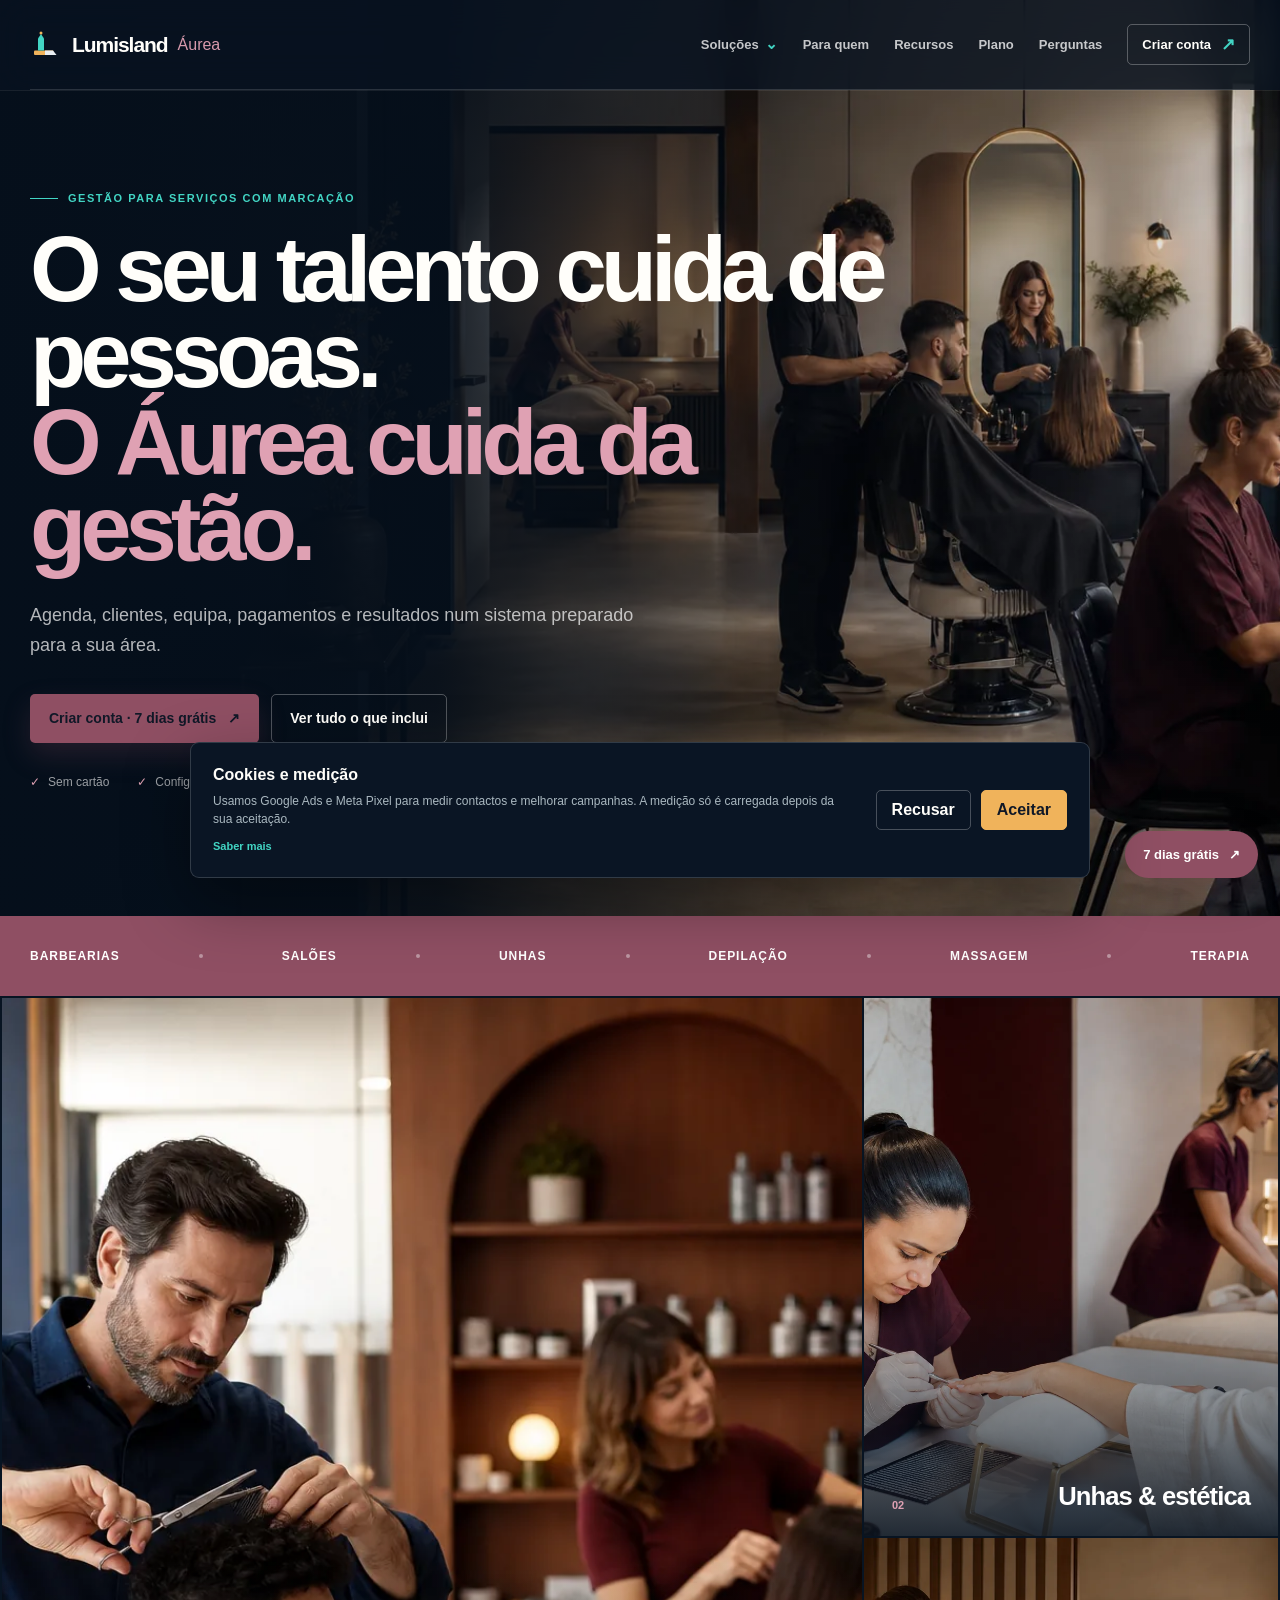
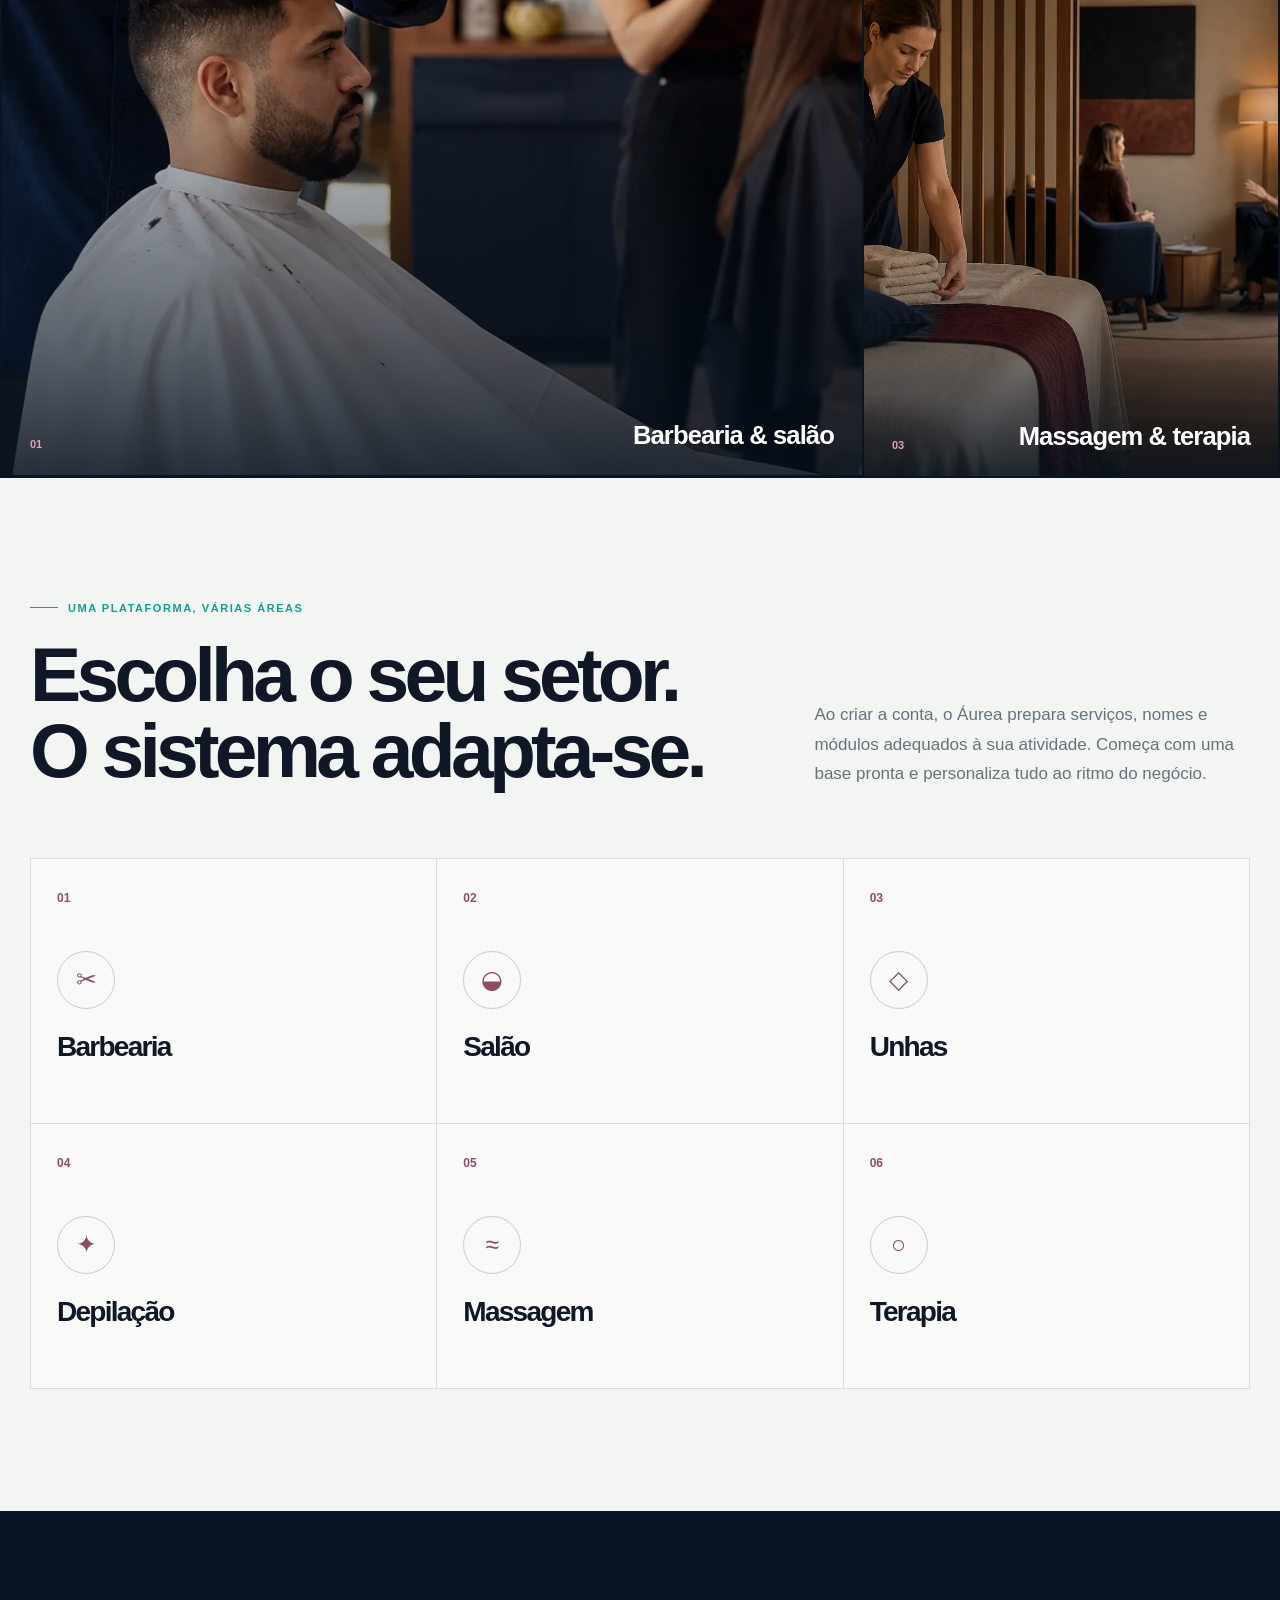
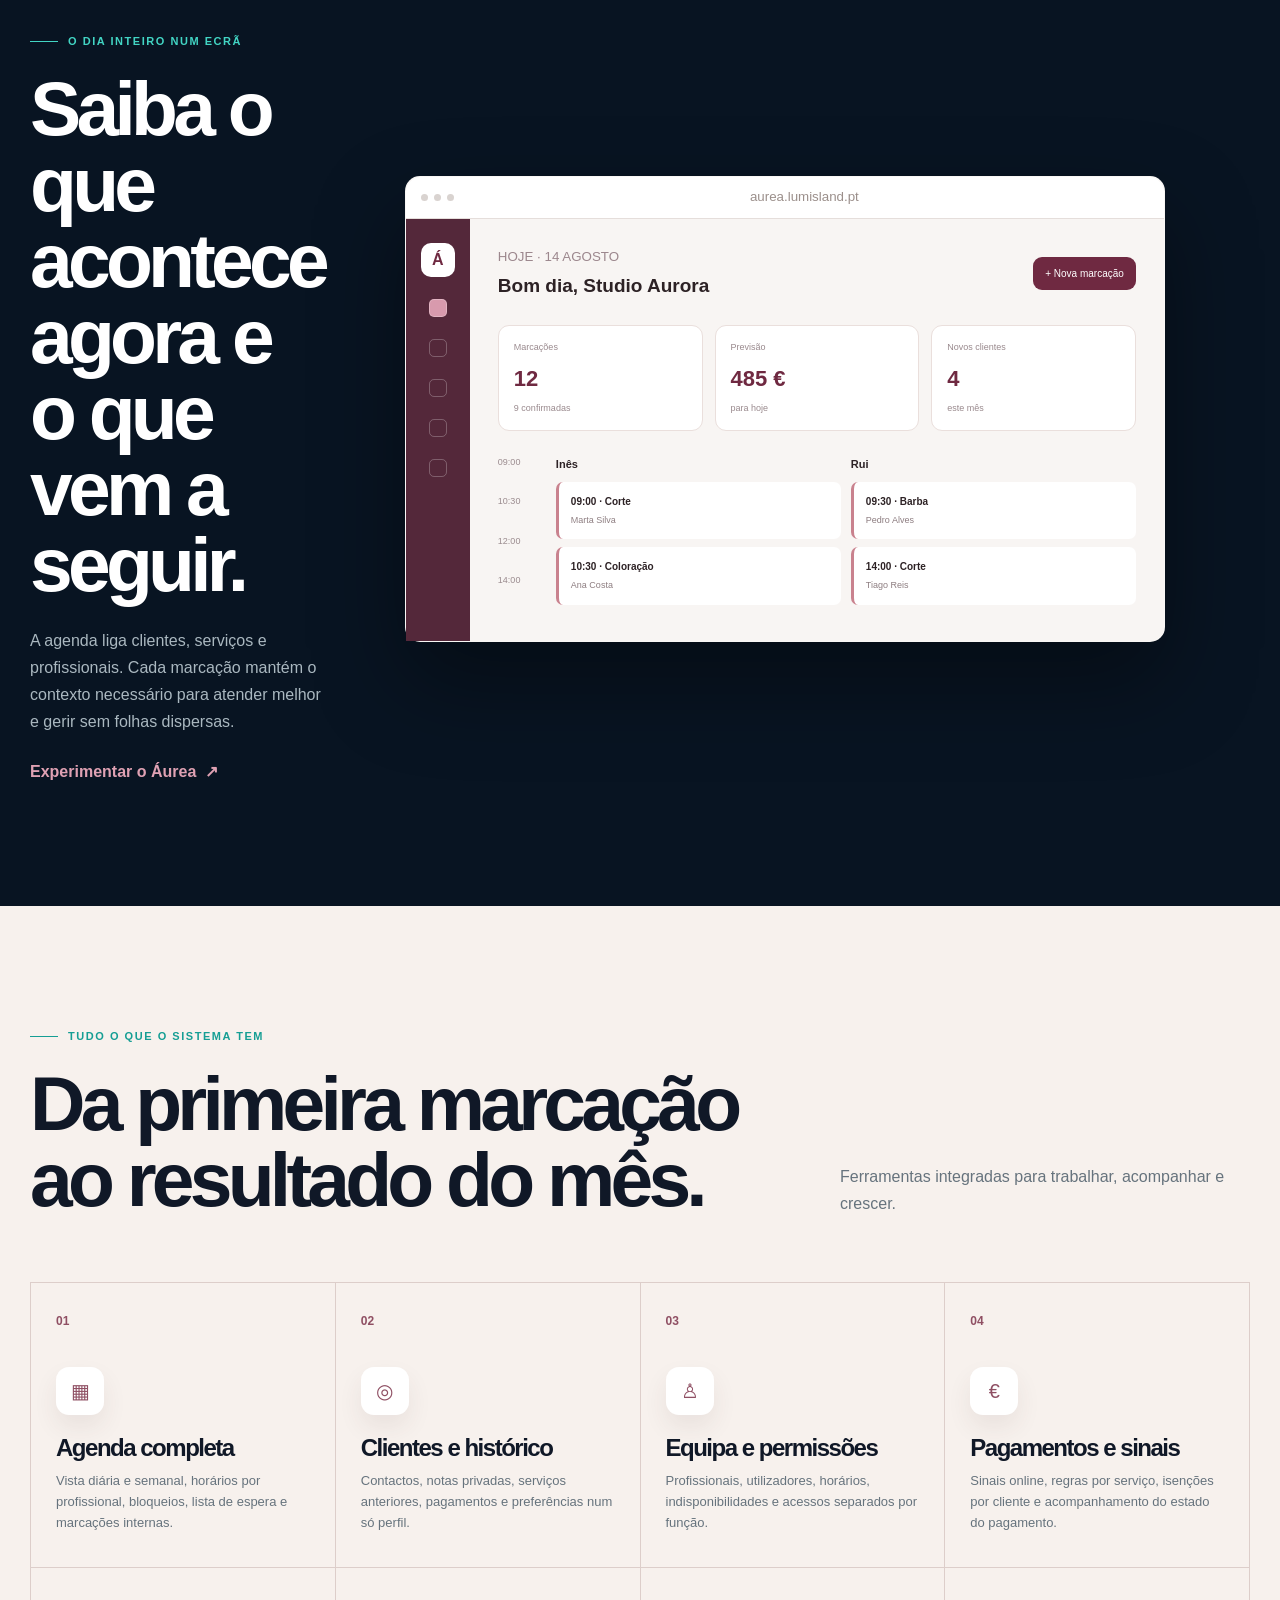
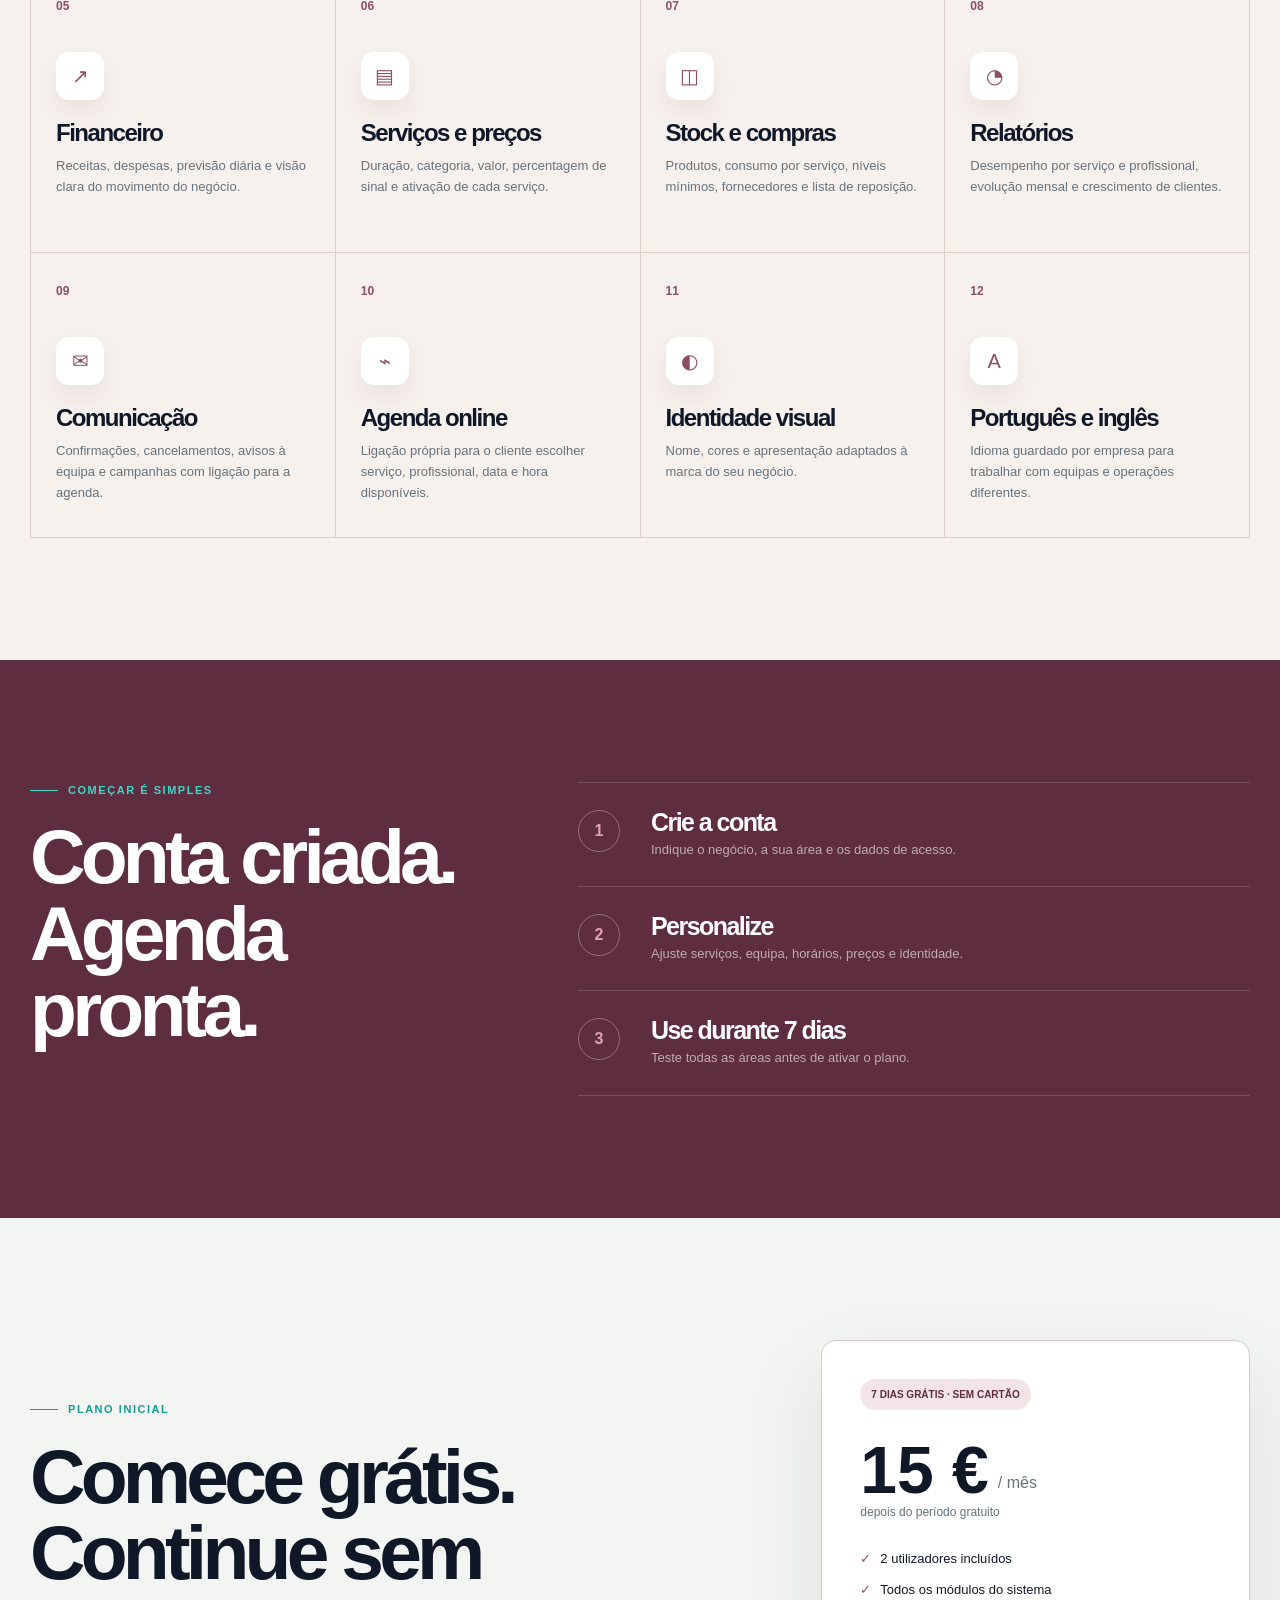
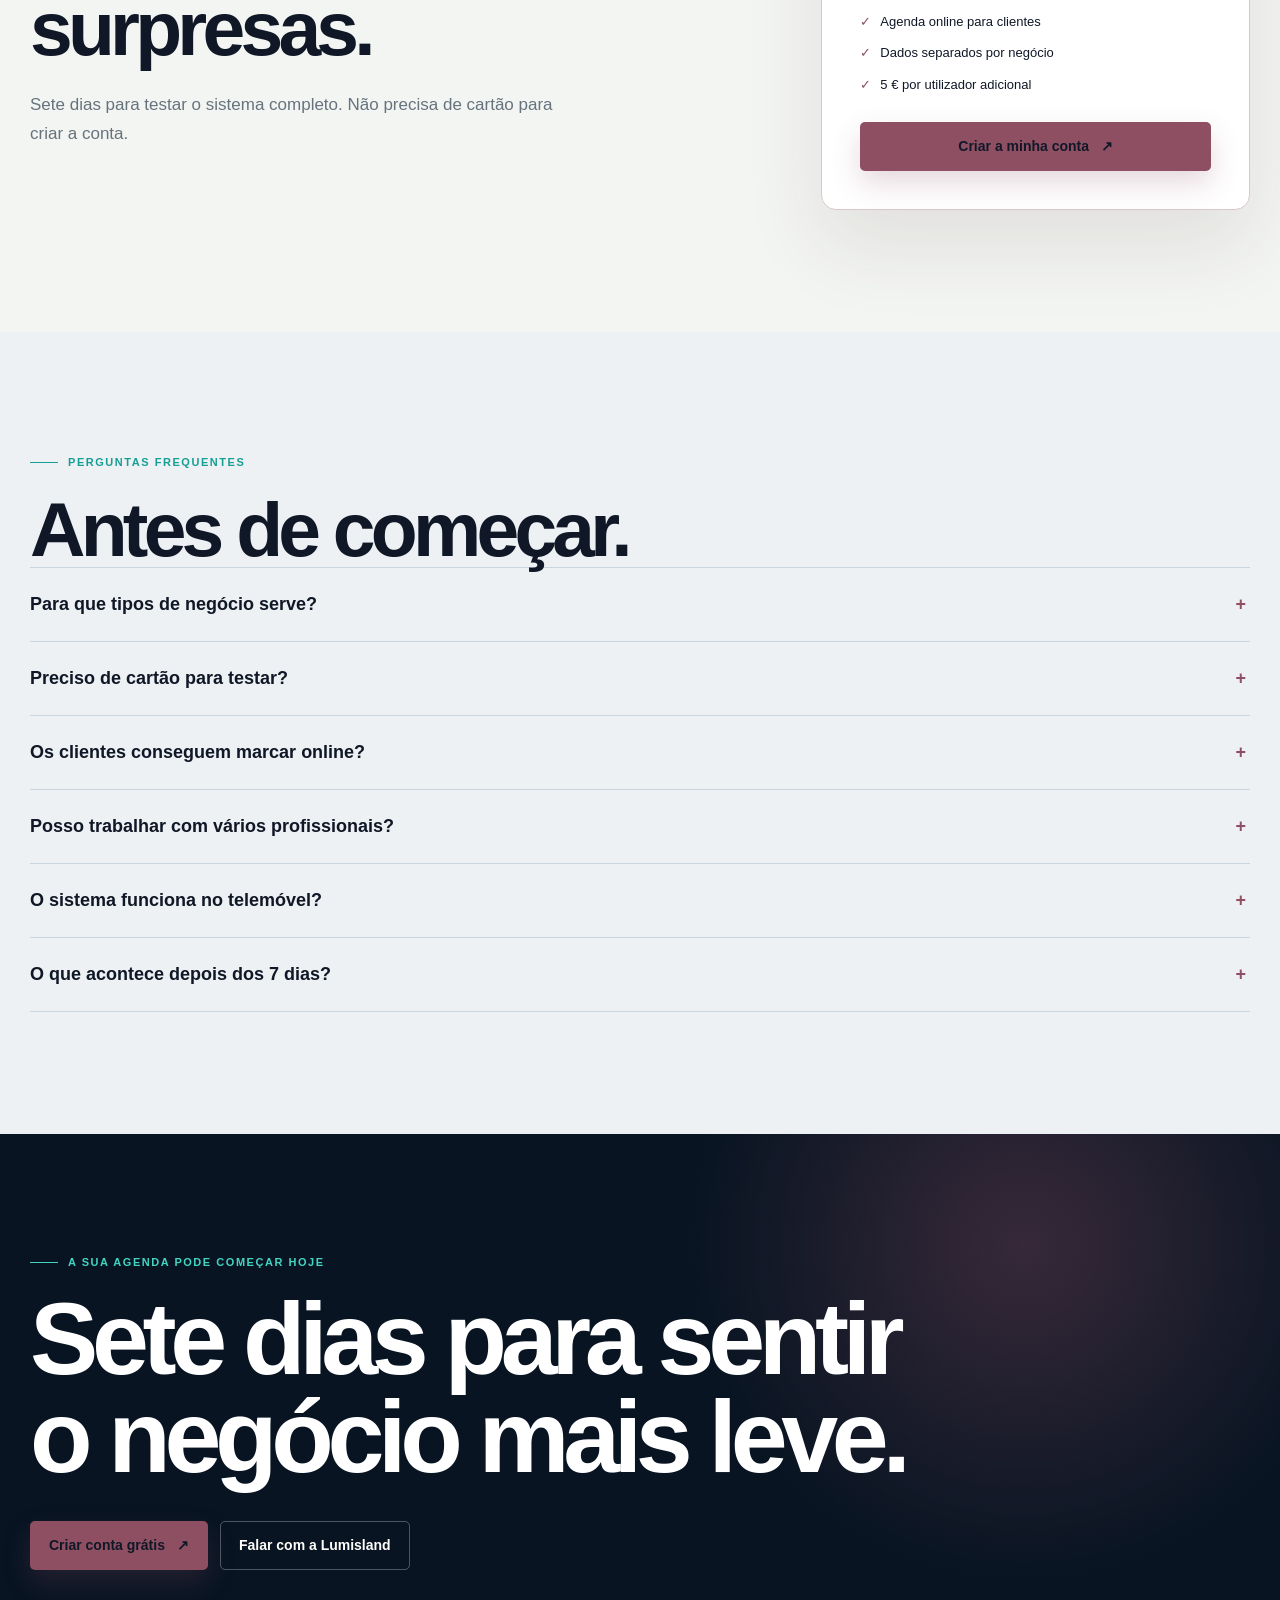
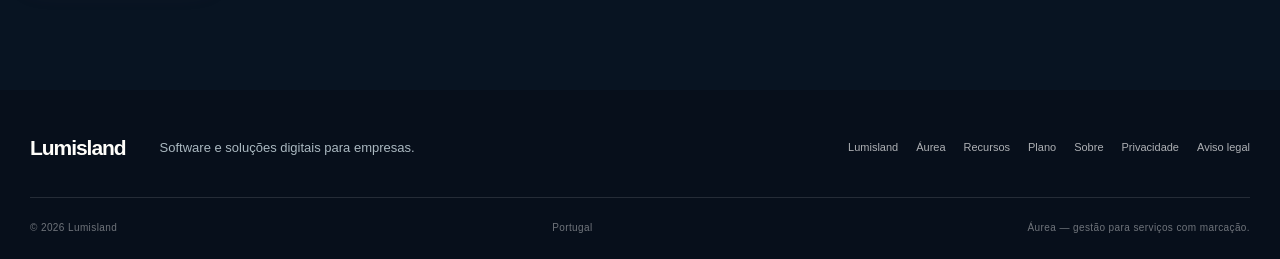
==== commit 43a7bc5b: "Torna experiência Áurea mais visual" ====
--- a/aurea/index.html
+++ b/aurea/index.html
@@ -23,7 +23,7 @@
   <link rel="preconnect" href="https://fonts.googleapis.com">
   <link rel="preconnect" href="https://fonts.gstatic.com" crossorigin>
   <link href="https://fonts.googleapis.com/css2?family=DM+Sans:wght@400;500;600;700&family=Space+Grotesk:wght@500;600;700&display=swap" rel="stylesheet">
-  <link rel="stylesheet" href="../css/styles.css?v=20260814-1">
+  <link rel="stylesheet" href="../css/styles.css?v=20260814-2">
   <link rel="stylesheet" href="../css/aurea.css?v=20260814-1">
   <script src="../js/analytics.js" defer></script>
   <script type="application/ld+json">{"@context":"https://schema.org","@type":"SoftwareApplication","name":"Lumisland Áurea","applicationCategory":"BusinessApplication","operatingSystem":"Web","url":"https://lumisland.pt/aurea/","description":"Sistema de agenda e gestão para barbearias, salões, unhas, estética, depilação, massagem e terapia.","offers":{"@type":"Offer","price":"15","priceCurrency":"EUR","description":"Plano Inicial após 7 dias de teste gratuito, com dois utilizadores incluídos."},"provider":{"@type":"Organization","name":"Lumisland","url":"https://lumisland.pt/"}}</script>
@@ -57,15 +57,21 @@
 
     <section id="setores" class="sector-strip" aria-label="Áreas atendidas"><div class="container"><span>Barbearias</span><i></i><span>Salões</span><i></i><span>Unhas</span><i></i><span>Depilação</span><i></i><span>Massagem</span><i></i><span>Terapia</span></div></section>
 
+    <section class="aurea-visual-story" aria-label="Áreas profissionais atendidas pelo Áurea">
+      <figure class="visual-story-main" data-tilt><img src="../assets/images/aurea-barbearia-salao.webp" alt="Barbeiro e cabeleireira a atender clientes num salão contemporâneo" width="1536" height="1024" loading="lazy"><figcaption><span>01</span><strong>Barbearia &amp; salão</strong></figcaption></figure>
+      <figure data-tilt><img src="../assets/images/aurea-unhas-estetica.webp" alt="Profissional de unhas durante um atendimento de manicure" width="1536" height="1024" loading="lazy"><figcaption><span>02</span><strong>Unhas &amp; estética</strong></figcaption></figure>
+      <figure data-tilt><img src="../assets/images/aurea-massagem-terapia.webp" alt="Espaço profissional preparado para massagem e terapia" width="1536" height="1024" loading="lazy"><figcaption><span>03</span><strong>Massagem &amp; terapia</strong></figcaption></figure>
+    </section>
+
     <section class="section aurea-intro">
       <div class="container intro-grid"><div><p class="eyebrow"><span class="eyebrow-line"></span> Uma plataforma, várias áreas</p><h2>Escolha o seu setor.<br>O sistema adapta-se.</h2></div><p>Ao criar a conta, o Áurea prepara serviços, nomes e módulos adequados à sua atividade. Começa com uma base pronta e personaliza tudo ao ritmo do negócio.</p></div>
       <div class="container sector-grid">
-        <article><span>01</span><div class="sector-symbol">✂</div><h3>Barbearia</h3><p>Cortes, barba, equipa e produtos.</p></article>
-        <article><span>02</span><div class="sector-symbol">◒</div><h3>Salão</h3><p>Cabelo, tratamentos e profissionais.</p></article>
-        <article><span>03</span><div class="sector-symbol">◇</div><h3>Unhas</h3><p>Manicure, pedicure e manutenção.</p></article>
-        <article><span>04</span><div class="sector-symbol">✦</div><h3>Depilação</h3><p>Estética, sessões e acompanhamento.</p></article>
-        <article><span>05</span><div class="sector-symbol">≈</div><h3>Massagem</h3><p>Terapias manuais e disponibilidade.</p></article>
-        <article><span>06</span><div class="sector-symbol">○</div><h3>Terapia</h3><p>Consultas, agenda e privacidade.</p></article>
+        <article><span>01</span><div class="sector-symbol">✂</div><h3>Barbearia</h3></article>
+        <article><span>02</span><div class="sector-symbol">◒</div><h3>Salão</h3></article>
+        <article><span>03</span><div class="sector-symbol">◇</div><h3>Unhas</h3></article>
+        <article><span>04</span><div class="sector-symbol">✦</div><h3>Depilação</h3></article>
+        <article><span>05</span><div class="sector-symbol">≈</div><h3>Massagem</h3></article>
+        <article><span>06</span><div class="sector-symbol">○</div><h3>Terapia</h3></article>
       </div>
     </section>
 
@@ -108,6 +114,6 @@
 
   <footer class="site-footer"><div class="container footer-top"><a href="../" class="brand footer-brand"><span class="brand-word">Lumisland</span></a><p>Software e soluções digitais para empresas.</p><div class="footer-links"><a href="../">Lumisland</a><a href="./">Áurea</a><a href="#recursos">Recursos</a><a href="#plano">Plano</a><a href="../sobre/">Sobre</a><a href="../privacidade.html">Privacidade</a><a href="../aviso-legal.html">Aviso legal</a></div></div><div class="container footer-bottom"><span>&copy; 2026 Lumisland</span><span>Portugal</span><span>Áurea — gestão para serviços com marcação.</span></div></footer>
 <a class="floating-trial" href="https://aurea.lumisland.pt/" data-product="Áurea CTA flutuante">7 dias grátis <span>↗</span></a>
-  <script src="../js/app.js"></script>
+  <script src="../js/app.js?v=20260814-2"></script>
 </body>
 </html>
--- a/css/styles.css
+++ b/css/styles.css
@@ -16,6 +16,24 @@
   --radius-large: 18px;
   --display: "Space Grotesk", "Arial Narrow", Arial, sans-serif;
   --body: "DM Sans", Arial, sans-serif;
+}
+
+/* Shared motion language across every Lumisland page. */
+.site-header { transition: background-color 280ms ease, box-shadow 280ms ease, backdrop-filter 280ms ease; }
+.site-header.is-scrolled { background: rgba(8,18,32,.9); box-shadow: 0 12px 35px rgba(0,0,0,.16); backdrop-filter: blur(16px); }
+.button, .nav-cta, .card-link { transition: transform 180ms ease, background-color 180ms ease, border-color 180ms ease, color 180ms ease, box-shadow 180ms ease; }
+.button:hover, .nav-cta:hover { transform: translateY(-2px); }
+.service-card, .workshop-feature, .feature-grid article, .sector-grid article, .resource-grid article, .price-card, .plan-card { transition: transform 320ms cubic-bezier(.2,.75,.2,1), box-shadow 320ms ease, border-color 320ms ease; }
+.service-card:hover, .workshop-feature:hover, .feature-grid article:hover, .sector-grid article:hover, .resource-grid article:hover { z-index: 1; transform: translateY(-6px); box-shadow: 0 24px 55px rgba(8,18,32,.12); }
+.motion-ready [data-reveal] { opacity: 0; transform: translateY(28px); transition: opacity 700ms cubic-bezier(.2,.75,.2,1), transform 700ms cubic-bezier(.2,.75,.2,1); transition-delay: var(--reveal-delay,0ms); }
+.motion-ready [data-reveal].is-visible { opacity: 1; transform: translateY(0); }
+[data-tilt] { --tilt-x: 0deg; --tilt-y: 0deg; transform: perspective(1100px) rotateX(var(--tilt-x)) rotateY(var(--tilt-y)); transition: transform 220ms ease; }
+
+@media (prefers-reduced-motion: reduce) {
+  html { scroll-behavior: auto; }
+  *, *::before, *::after { animation-duration: .01ms !important; animation-iteration-count: 1 !important; transition-duration: .01ms !important; }
+  .motion-ready [data-reveal] { opacity: 1; transform: none; }
+  [data-tilt] { transform: none; }
 }
 
 * { box-sizing: border-box; margin: 0; padding: 0; }
--- a/css/aurea.css
+++ b/css/aurea.css
@@ -17,6 +17,15 @@
 .sector-strip{background:var(--aurea);color:#fff}
 .sector-strip .container{display:flex;align-items:center;justify-content:space-between;min-height:80px;font-family:var(--display);font-size:12px;font-weight:700;letter-spacing:.08em;text-transform:uppercase}
 .sector-strip i{width:4px;height:4px;border-radius:50%;background:rgba(255,255,255,.4)}
+.aurea-visual-story{display:grid;grid-template-columns:1.35fr .65fr;grid-template-rows:repeat(2,minmax(320px,42vw));gap:2px;padding:2px;background:#081422}
+.aurea-visual-story figure{position:relative;min-height:0;overflow:hidden;background:#111d2a;transform-style:preserve-3d}
+.aurea-visual-story .visual-story-main{grid-row:1 / 3}
+.aurea-visual-story img{width:100%;height:100%;object-fit:cover;transition:transform 900ms cubic-bezier(.2,.75,.2,1),filter 500ms ease}
+.aurea-visual-story figure::after{position:absolute;inset:0;background:linear-gradient(180deg,transparent 52%,rgba(5,15,27,.86));content:"";pointer-events:none}
+.aurea-visual-story figure:hover img{transform:scale(1.045);filter:saturate(1.08)}
+.aurea-visual-story figcaption{position:absolute;z-index:2;right:28px;bottom:25px;left:28px;display:flex;align-items:end;justify-content:space-between;color:white}
+.aurea-visual-story figcaption span{color:#dfa1b3;font:700 11px var(--display)}
+.aurea-visual-story figcaption strong{font:600 clamp(20px,2vw,34px) var(--display);letter-spacing:-.035em}
 .intro-grid{display:grid;grid-template-columns:1.1fr .7fr;gap:100px;align-items:end}
 .intro-grid h2,.product-copy h2,.resources-section h2,.start-layout h2,.plan-copy h2,.faq-grid h2{font-size:clamp(48px,6vw,80px)}
 .intro-grid>p{color:var(--muted);font-size:17px;line-height:1.72}
@@ -45,6 +54,7 @@
 .faq-section{background:#edf1f3}.faq-section .faq-grid{grid-template-columns:.65fr 1.35fr}.faq-list{border-top:1px solid #cbd5df}.faq-list details{border-bottom:1px solid #cbd5df}.faq-list summary{position:relative;padding:23px 45px 23px 0;font-family:var(--display);font-size:18px;font-weight:600;cursor:pointer;list-style:none}.faq-list summary::-webkit-details-marker{display:none}.faq-list summary::after{position:absolute;right:4px;color:var(--aurea);content:"+"}.faq-list details[open] summary::after{content:"−"}.faq-list details p{max-width:720px;padding:0 45px 24px 0;color:var(--muted);font-size:14px;line-height:1.68}
 .aurea-cta{padding:120px 0;background:radial-gradient(circle at 80% 20%,rgba(143,79,99,.35),transparent 30%),#081422;color:#fff}.aurea-cta h2{max-width:920px;font-size:clamp(56px,8vw,110px);line-height:.95}.aurea-cta .hero-actions{margin-top:36px}
 .floating-trial{position:fixed;z-index:20;right:22px;bottom:22px;display:flex;gap:10px;align-items:center;padding:14px 18px;border-radius:999px;background:var(--aurea);box-shadow:0 15px 38px rgba(63,31,42,.32);color:white;font-size:13px;font-weight:700;text-decoration:none}
+@media(max-width:760px){.aurea-visual-story{grid-template-columns:1fr;grid-template-rows:60vh repeat(2,42vh)}.aurea-visual-story .visual-story-main{grid-row:auto}.aurea-visual-story figcaption{right:18px;bottom:18px;left:18px}}
 @media(max-width:1050px){.aurea-hero{min-height:720px}.product-layout{grid-template-columns:1fr}.aurea-preview{min-width:0}.resource-grid{grid-template-columns:repeat(3,1fr)}.start-layout,.plan-layout{gap:55px}.nav-dropdown-menu{width:300px}}
 @media(max-width:760px){.aurea-hero{min-height:780px}.aurea-hero-image{object-position:62% center;opacity:.52}.aurea-hero-shade{background:linear-gradient(180deg,rgba(5,15,27,.88),rgba(5,15,27,.78))}.aurea-hero-content{padding-top:145px;padding-bottom:75px}.aurea-hero h1{font-size:clamp(49px,14vw,68px)}.aurea-lead{font-size:16px}.aurea-trust{display:grid;gap:8px}.sector-strip .container{justify-content:flex-start;gap:14px;overflow-x:auto}.sector-strip span{white-space:nowrap}.intro-grid,.start-layout,.plan-layout,.faq-section .faq-grid{grid-template-columns:1fr;gap:45px}.sector-grid{grid-template-columns:repeat(2,1fr)}.product-section{padding-bottom:75px}.aurea-preview{transform:none}.preview-app{grid-template-columns:45px 1fr;min-height:350px}.preview-work{padding:17px}.preview-work header em{display:none}.preview-stats{grid-template-columns:repeat(2,1fr)}.preview-stats article:last-child{display:none}.agenda-demo{grid-template-columns:38px 1fr}.agenda-column:last-child{display:none}.resource-grid{grid-template-columns:repeat(2,1fr)}.resource-grid article{min-height:260px}.start-steps article{grid-template-columns:48px 1fr}.plan-layout{grid-template-columns:1fr}.floating-trial{right:12px;bottom:12px}.aurea-cta{padding:90px 0}}
 @media(max-width:480px){.sector-grid,.resource-grid{grid-template-columns:1fr}.sector-grid article{min-height:225px}.resource-grid article{min-height:230px}.aurea-preview{margin-right:-22px;margin-left:-22px;border-radius:0}.aurea-cta h2{font-size:50px}.floating-trial{padding:12px 15px}.aurea-page .footer-bottom{padding-bottom:80px}}
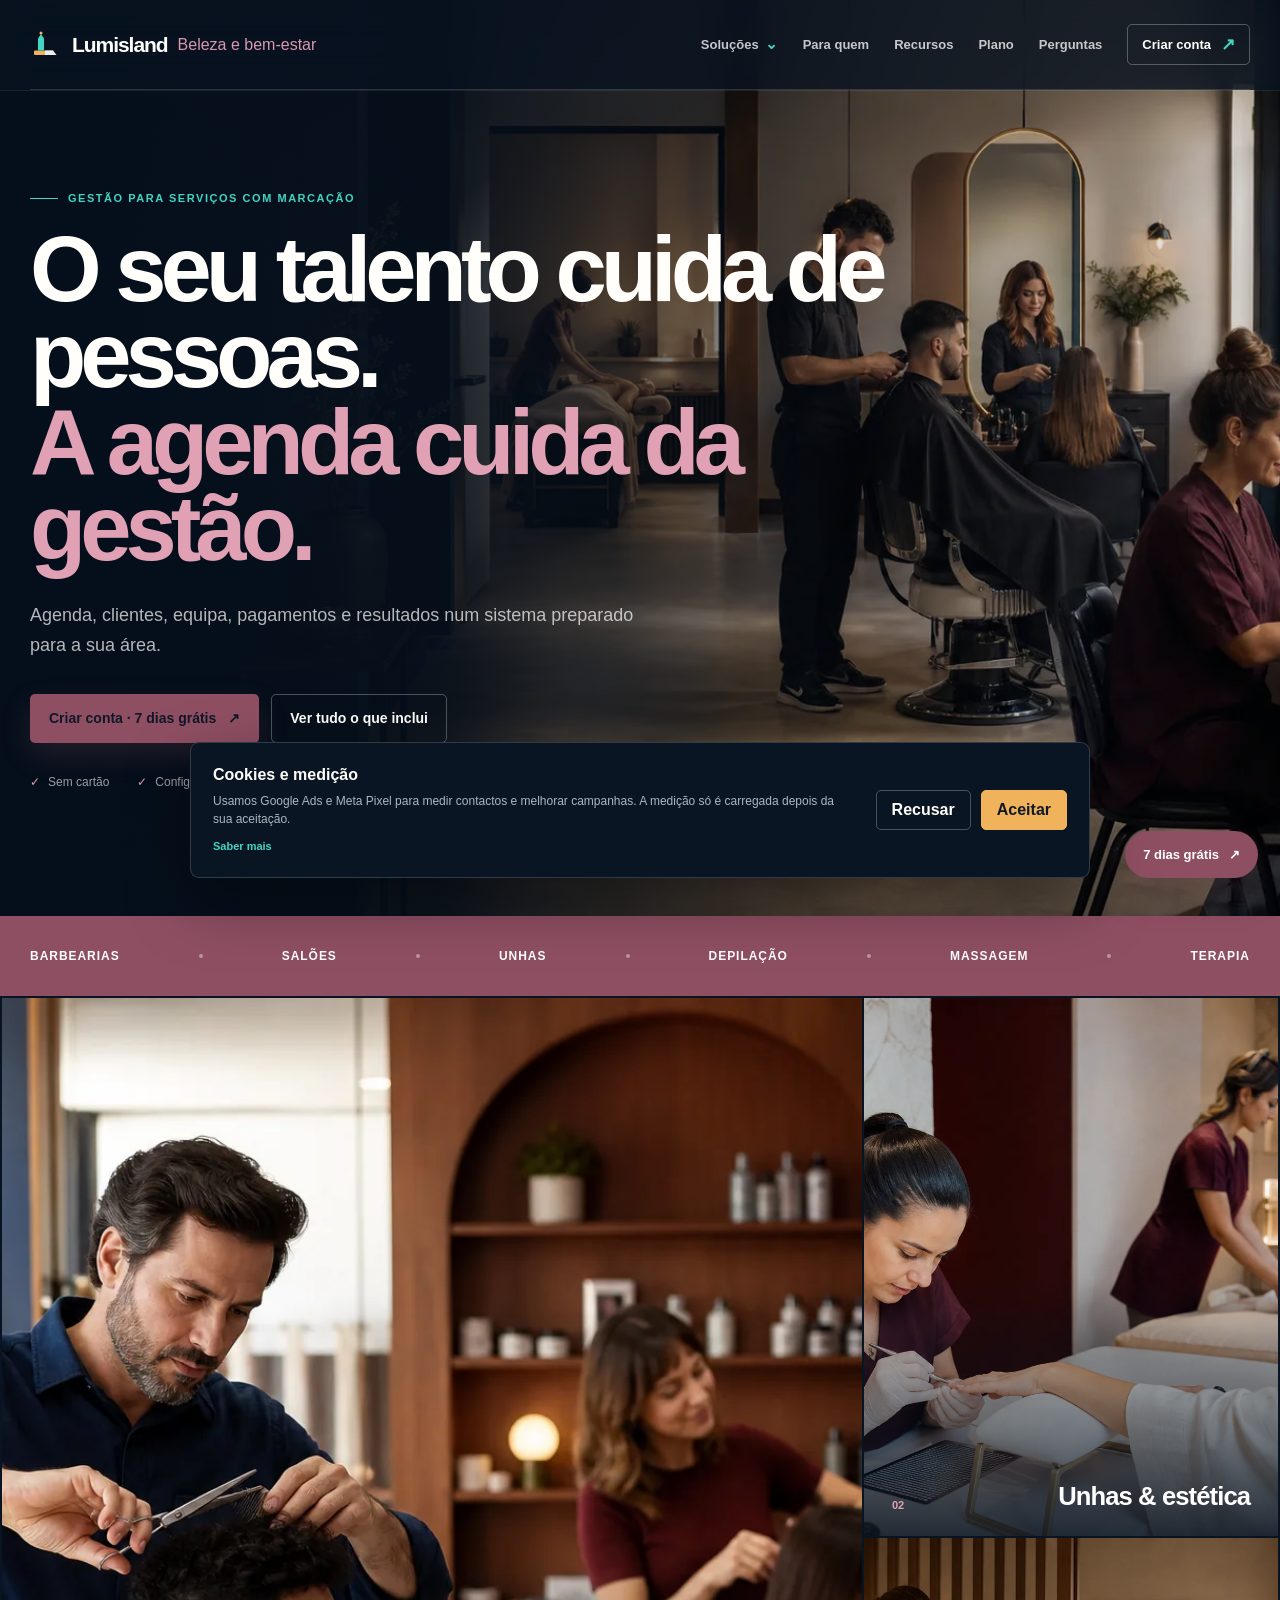
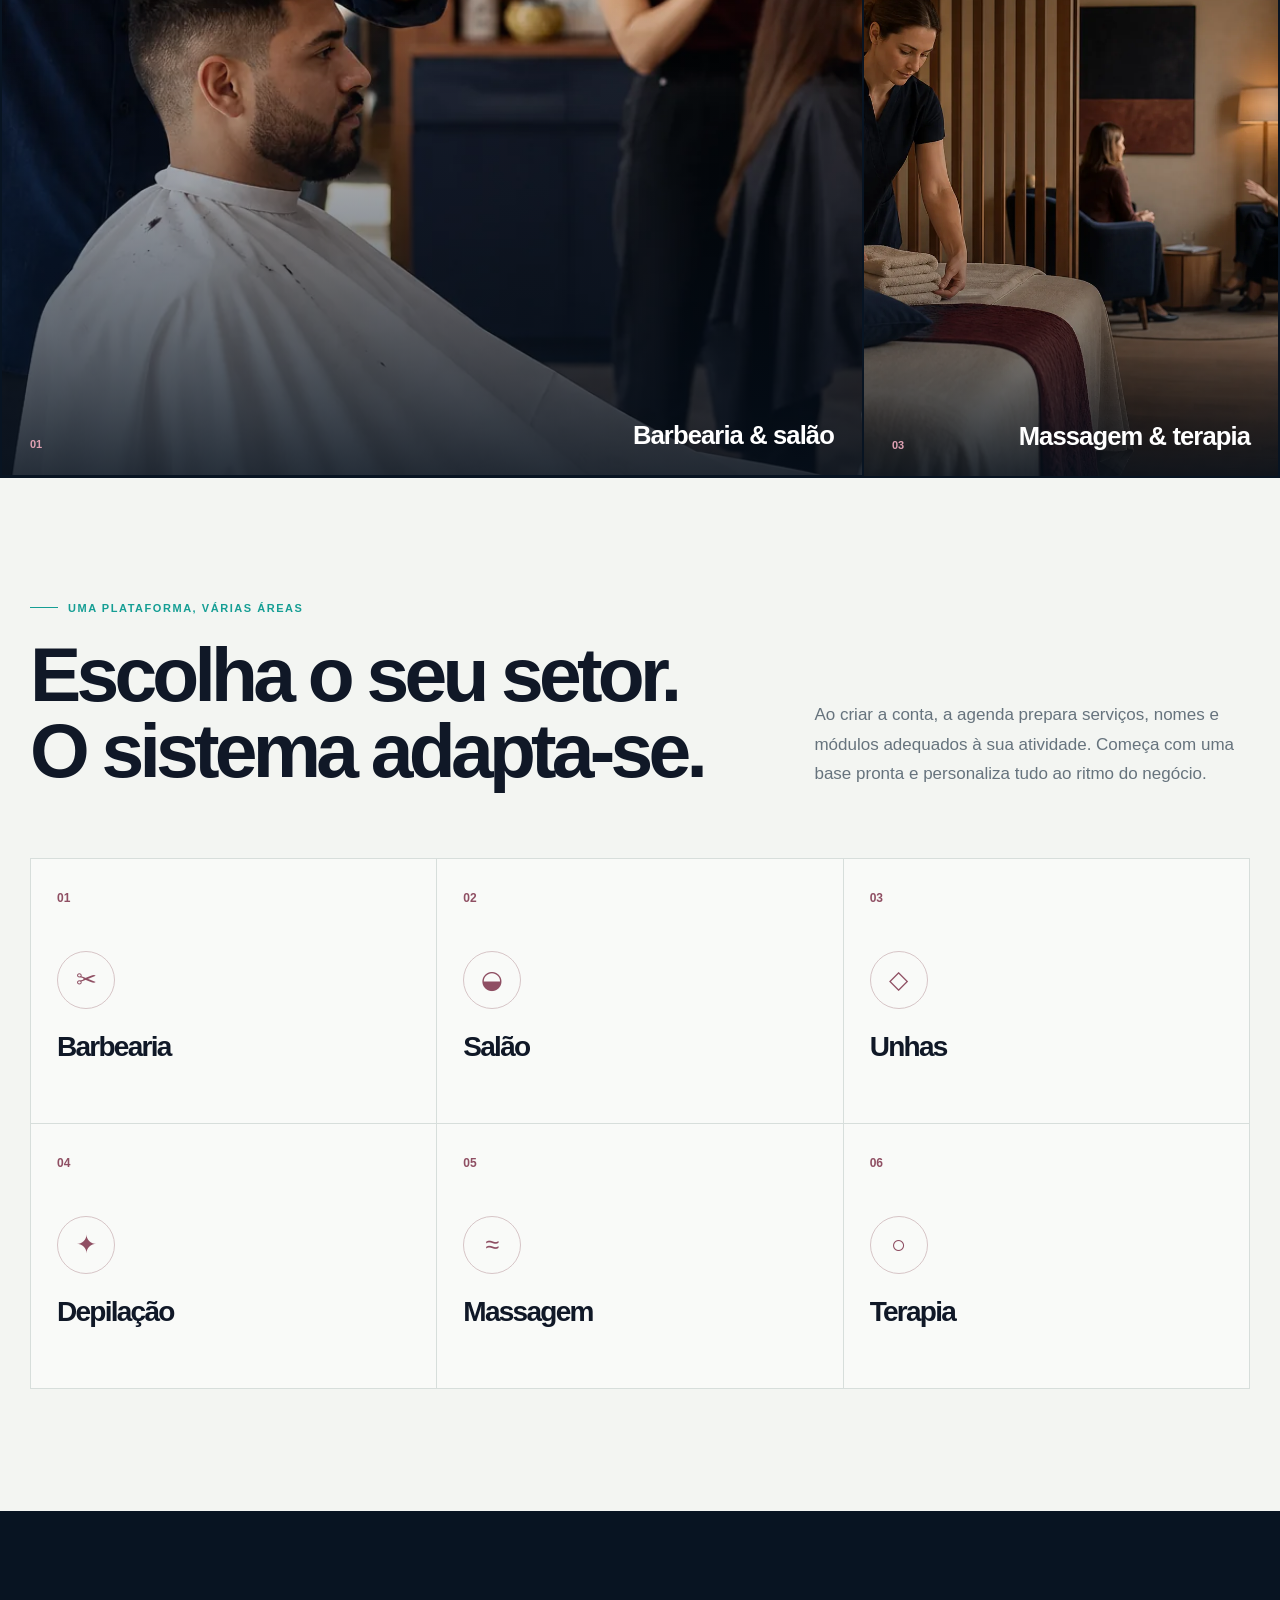
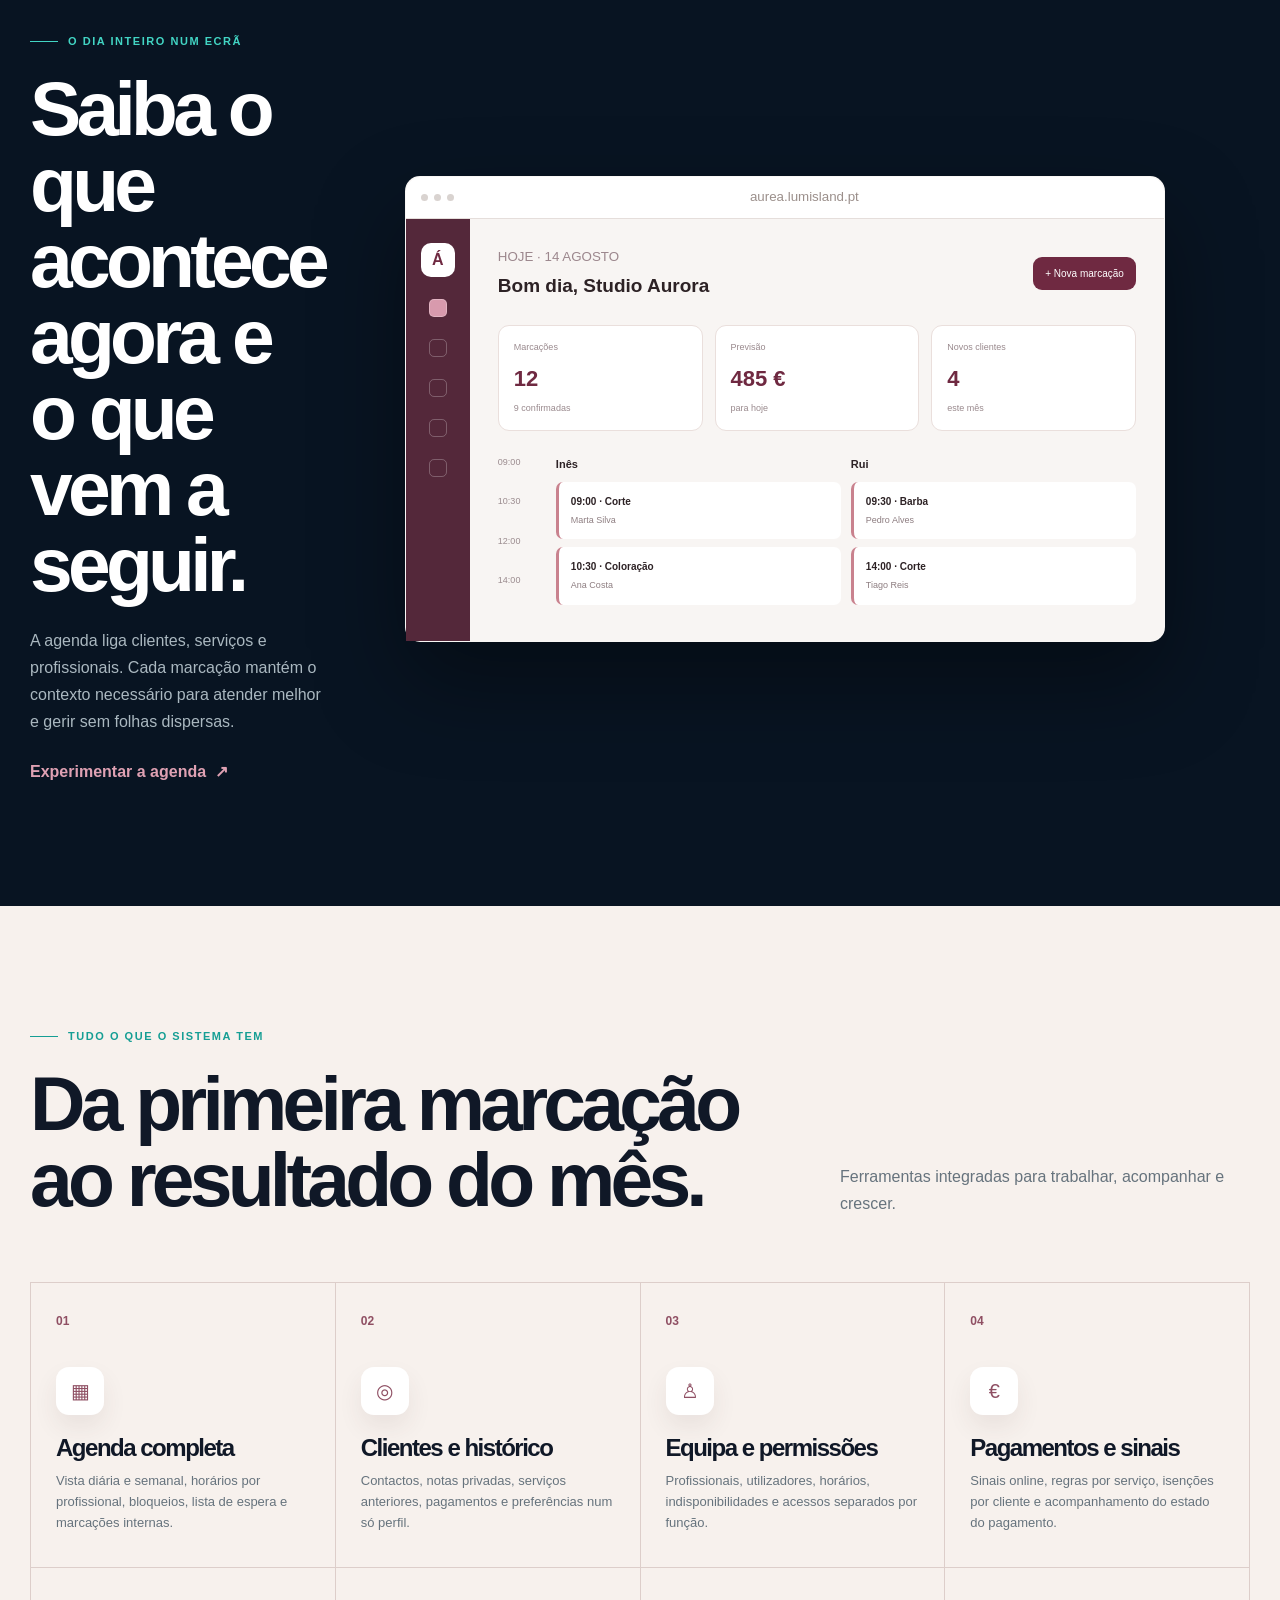
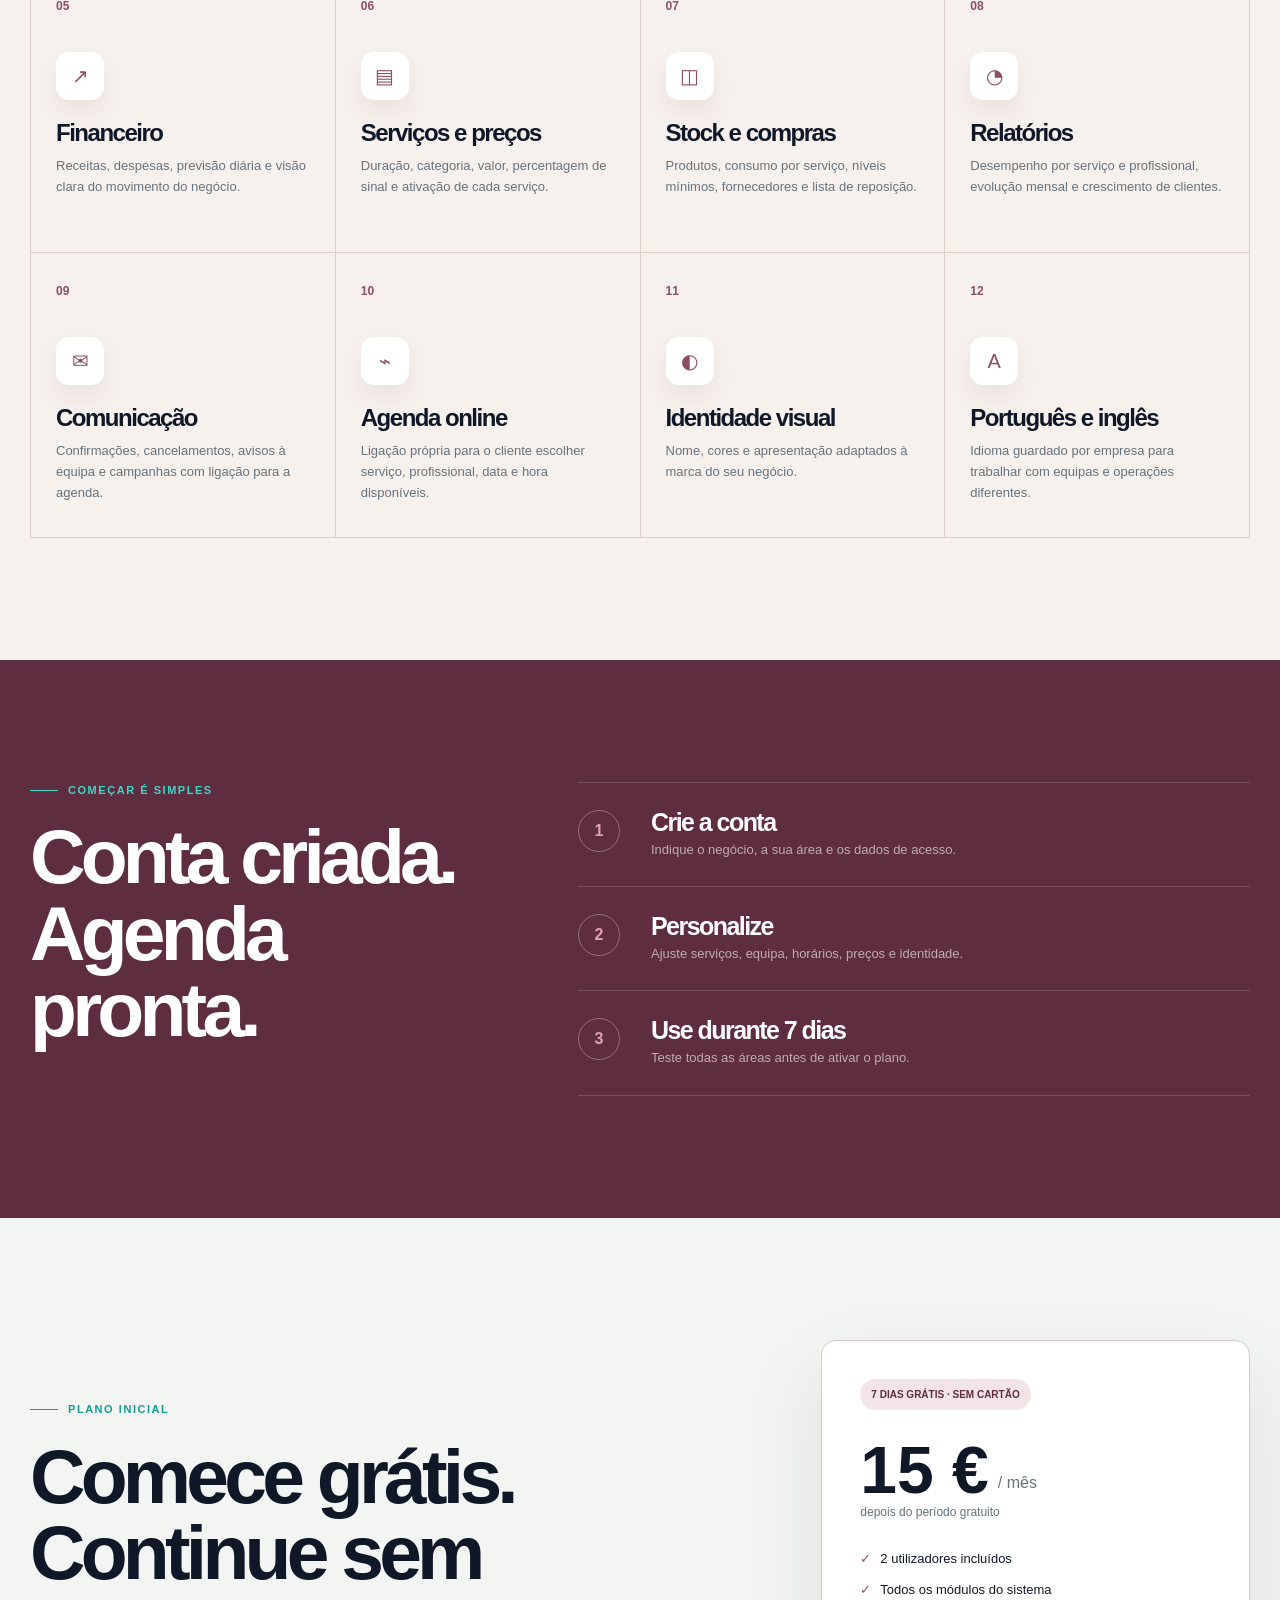
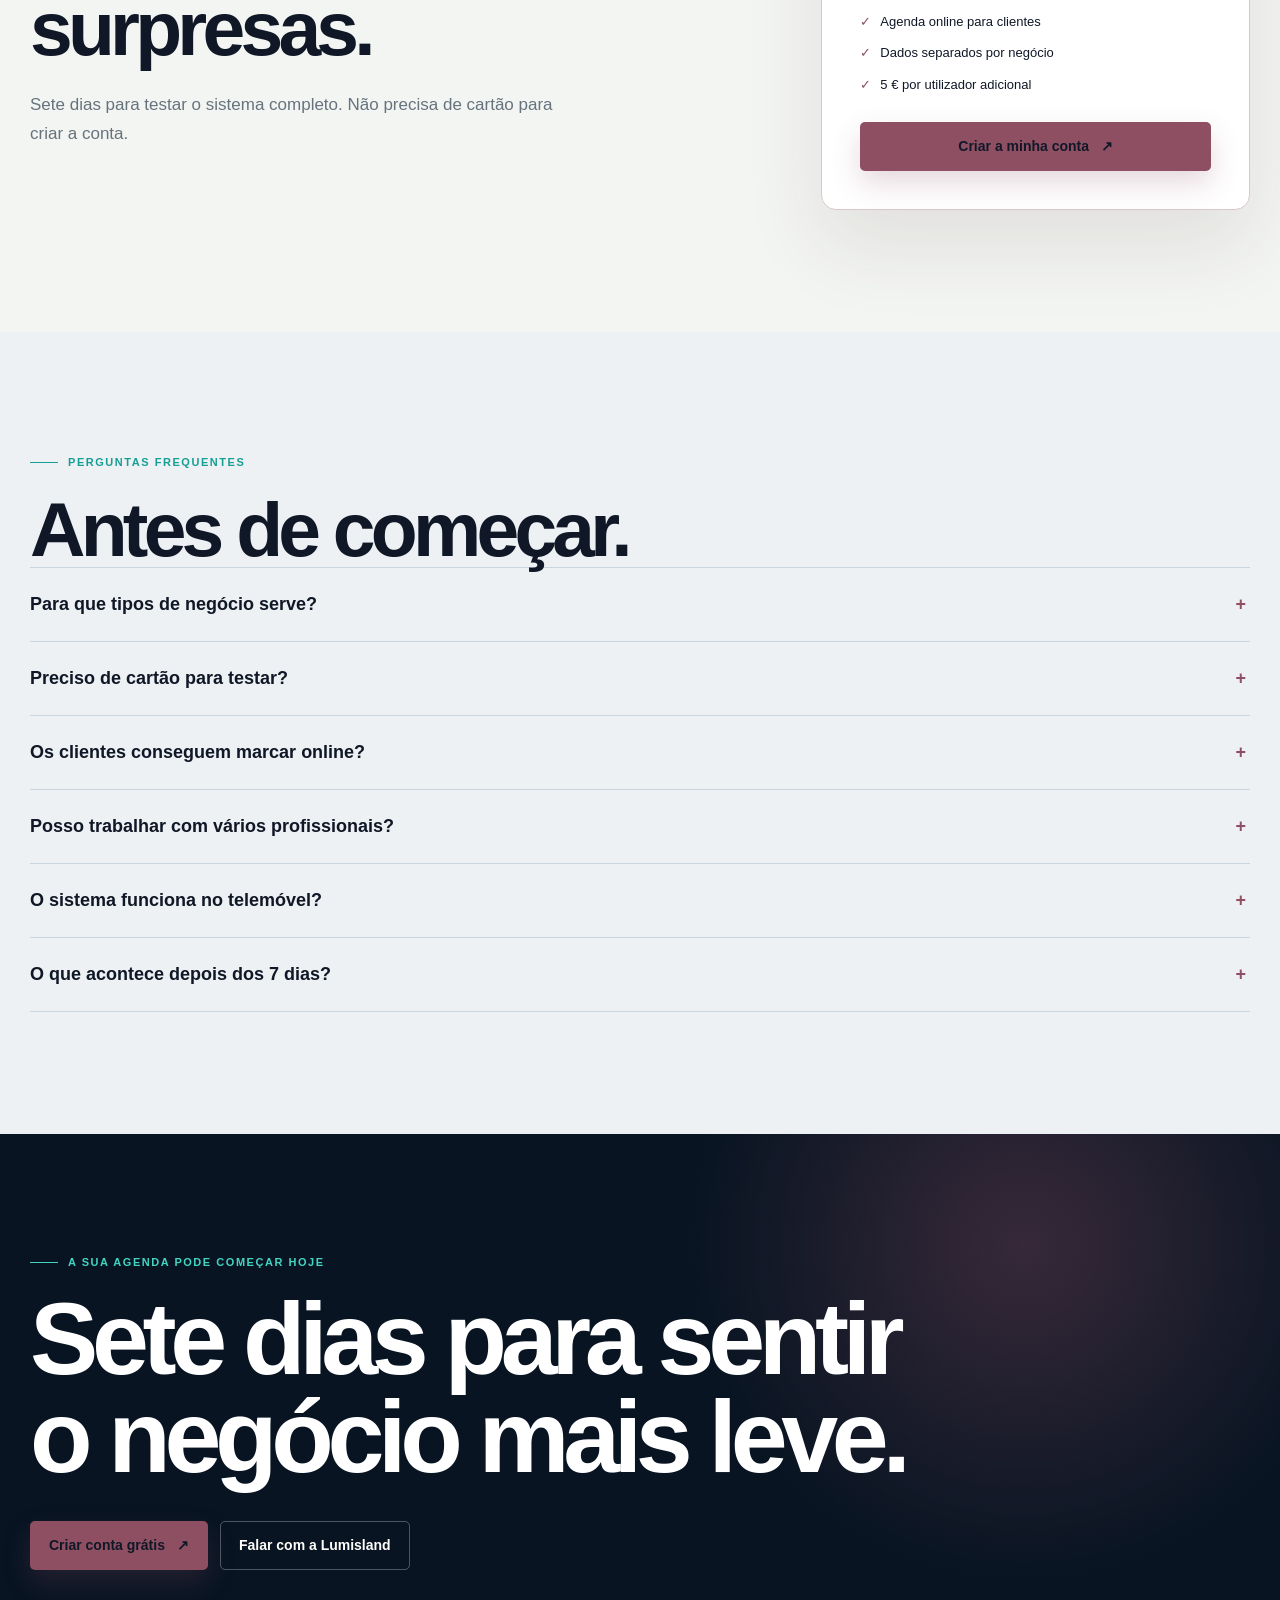
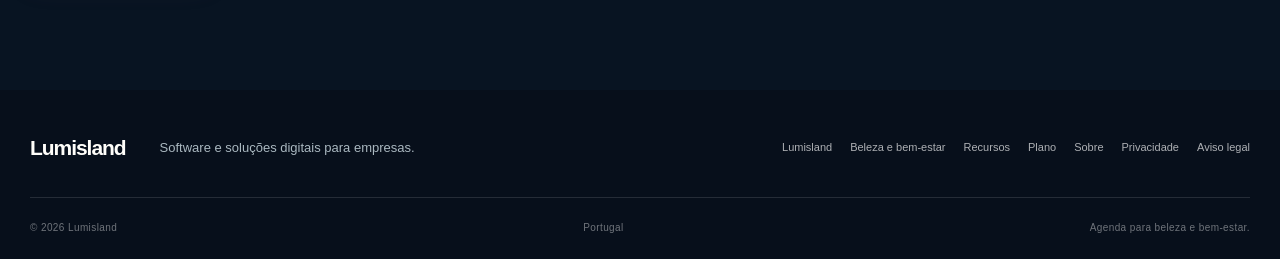
==== commit c745177b: "Clarify beauty agenda solution copy" ====
--- a/aurea/index.html
+++ b/aurea/index.html
@@ -3,7 +3,7 @@
 <head>
   <meta charset="utf-8">
   <meta name="viewport" content="width=device-width,initial-scale=1">
-  <title>Lumisland Áurea | Agenda e gestão para serviços</title>
+  <title>Lumisland | Agenda para beleza e bem-estar</title>
   <meta name="description" content="Agenda, clientes, equipa, pagamentos, financeiro, stock, relatórios e comunicação para barbearias, salões, unhas, depilação, massagem e terapia. Crie a sua conta e teste grátis durante 7 dias.">
   <meta name="robots" content="index, follow">
   <meta name="theme-color" content="#0a1422">
@@ -14,7 +14,7 @@
   <link rel="icon" type="image/svg+xml" href="../assets/icons/favicon.svg">
   <meta property="og:type" content="website">
   <meta property="og:locale" content="pt_PT">
-  <meta property="og:title" content="Lumisland Áurea | O seu negócio, organizado ao seu ritmo">
+  <meta property="og:title" content="Lumisland | Agenda para beleza e bem-estar">
   <meta property="og:description" content="Gestão completa para profissionais de beleza, bem-estar e terapia. Teste grátis durante 7 dias, sem cartão.">
   <meta property="og:url" content="https://lumisland.pt/aurea/">
   <meta property="og:site_name" content="Lumisland">
@@ -26,18 +26,18 @@
   <link rel="stylesheet" href="../css/styles.css?v=20260814-2">
   <link rel="stylesheet" href="../css/aurea.css?v=20260814-1">
   <script src="../js/analytics.js" defer></script>
-  <script type="application/ld+json">{"@context":"https://schema.org","@type":"SoftwareApplication","name":"Lumisland Áurea","applicationCategory":"BusinessApplication","operatingSystem":"Web","url":"https://lumisland.pt/aurea/","description":"Sistema de agenda e gestão para barbearias, salões, unhas, estética, depilação, massagem e terapia.","offers":{"@type":"Offer","price":"15","priceCurrency":"EUR","description":"Plano Inicial após 7 dias de teste gratuito, com dois utilizadores incluídos."},"provider":{"@type":"Organization","name":"Lumisland","url":"https://lumisland.pt/"}}</script>
+  <script type="application/ld+json">{"@context":"https://schema.org","@type":"SoftwareApplication","name":"Lumisland Agenda para Beleza e Bem-estar","applicationCategory":"BusinessApplication","operatingSystem":"Web","url":"https://lumisland.pt/aurea/","description":"Sistema de agenda e gestão para barbearias, salões, unhas, estética, depilação, massagem e terapia.","offers":{"@type":"Offer","price":"15","priceCurrency":"EUR","description":"Plano Inicial após 7 dias de teste gratuito, com dois utilizadores incluídos."},"provider":{"@type":"Organization","name":"Lumisland","url":"https://lumisland.pt/"}}</script>
 </head>
 <body class="aurea-page">
   <a class="skip-link" href="#conteudo">Saltar para o conteúdo</a>
   <header class="site-header">
     <div class="container header-inner">
-      <a href="../" class="brand" aria-label="Lumisland, página inicial"><svg class="brand-mark" viewBox="0 0 64 64" aria-hidden="true"><rect x="8" y="43" width="39" height="9" rx="2" fill="#F0B35B"></rect><path d="M16 43h12V19l-6-9-6 9v24Z" fill="#42D5C4"></path><circle cx="22" cy="8" r="3" fill="#F0B35B"></circle><path d="M30 43h16l7 9H30v-9Z" fill="#E9EEF2"></path></svg><span class="brand-word">Lumisland</span><span class="product-brand">Áurea</span></a>
+      <a href="../" class="brand" aria-label="Lumisland, página inicial"><svg class="brand-mark" viewBox="0 0 64 64" aria-hidden="true"><rect x="8" y="43" width="39" height="9" rx="2" fill="#F0B35B"></rect><path d="M16 43h12V19l-6-9-6 9v24Z" fill="#42D5C4"></path><circle cx="22" cy="8" r="3" fill="#F0B35B"></circle><path d="M30 43h16l7 9H30v-9Z" fill="#E9EEF2"></path></svg><span class="brand-word">Lumisland</span><span class="product-brand">Beleza e bem-estar</span></a>
       <button class="nav-toggle" type="button" aria-label="Abrir menu" aria-expanded="false" aria-controls="site-nav"><span></span><span></span><span></span></button>
       <nav id="site-nav" class="site-nav" aria-label="Navegação principal">
-        <details class="nav-dropdown"><summary>Soluções <span aria-hidden="true">⌄</span></summary><div class="nav-dropdown-menu"><a href="./" aria-current="page"><strong>Áurea</strong><small>Agenda e gestão para serviços</small></a><a href="../oficina/"><strong>Oficinas mecânicas</strong><small>Software de gestão para oficinas</small></a><a href="../tvde/"><strong>Frotas TVDE</strong><small>Ganhos, despesas e pagamentos</small></a><a href="../criacao-de-sites/"><strong>Criação de websites</strong><small>Websites profissionais para empresas</small></a></div></details>
+        <details class="nav-dropdown"><summary>Soluções <span aria-hidden="true">⌄</span></summary><div class="nav-dropdown-menu"><a href="./" aria-current="page"><strong>Beleza e bem-estar</strong><small>Agenda e gestão para marcações</small></a><a href="../oficina/"><strong>Oficinas mecânicas</strong><small>Software de gestão para oficinas</small></a><a href="../tvde/"><strong>Frotas TVDE</strong><small>Ganhos, despesas e pagamentos</small></a><a href="../criacao-de-sites/"><strong>Criação de websites</strong><small>Websites profissionais para empresas</small></a></div></details>
         <a href="#setores">Para quem</a><a href="#recursos">Recursos</a><a href="#plano">Plano</a><a href="#perguntas">Perguntas</a>
-        <a class="nav-cta" href="https://aurea.lumisland.pt/" data-product="Áurea cadastro">Criar conta <span aria-hidden="true">↗</span></a>
+        <a class="nav-cta" href="https://aurea.lumisland.pt/" data-product="Beleza e bem-estar cadastro">Criar conta <span aria-hidden="true">↗</span></a>
       </nav>
     </div>
   </header>
@@ -48,23 +48,23 @@
       <div class="aurea-hero-shade" aria-hidden="true"></div>
       <div class="container aurea-hero-content">
         <p class="eyebrow eyebrow-light"><span class="eyebrow-line"></span> Gestão para serviços com marcação</p>
-        <h1>O seu talento cuida de pessoas.<br><span>O Áurea cuida da gestão.</span></h1>
+        <h1>O seu talento cuida de pessoas.<br><span>A agenda cuida da gestão.</span></h1>
         <p class="aurea-lead">Agenda, clientes, equipa, pagamentos e resultados num sistema preparado para a sua área.</p>
-        <div class="hero-actions"><a class="button button-primary" href="https://aurea.lumisland.pt/" data-product="Áurea teste 7 dias">Criar conta · 7 dias grátis <span aria-hidden="true">↗</span></a><a class="button button-quiet" href="#recursos">Ver tudo o que inclui</a></div>
+        <div class="hero-actions"><a class="button button-primary" href="https://aurea.lumisland.pt/" data-product="Beleza e bem-estar teste 7 dias">Criar conta · 7 dias grátis <span aria-hidden="true">↗</span></a><a class="button button-quiet" href="#recursos">Ver tudo o que inclui</a></div>
         <ul class="aurea-trust"><li>Sem cartão</li><li>Configuração por setor</li><li>Computador e telemóvel</li></ul>
       </div>
     </section>
 
     <section id="setores" class="sector-strip" aria-label="Áreas atendidas"><div class="container"><span>Barbearias</span><i></i><span>Salões</span><i></i><span>Unhas</span><i></i><span>Depilação</span><i></i><span>Massagem</span><i></i><span>Terapia</span></div></section>
 
-    <section class="aurea-visual-story" aria-label="Áreas profissionais atendidas pelo Áurea">
+    <section class="aurea-visual-story" aria-label="Áreas profissionais atendidas pela agenda de beleza e bem-estar">
       <figure class="visual-story-main" data-tilt><img src="../assets/images/aurea-barbearia-salao.webp" alt="Barbeiro e cabeleireira a atender clientes num salão contemporâneo" width="1536" height="1024" loading="lazy"><figcaption><span>01</span><strong>Barbearia &amp; salão</strong></figcaption></figure>
       <figure data-tilt><img src="../assets/images/aurea-unhas-estetica.webp" alt="Profissional de unhas durante um atendimento de manicure" width="1536" height="1024" loading="lazy"><figcaption><span>02</span><strong>Unhas &amp; estética</strong></figcaption></figure>
       <figure data-tilt><img src="../assets/images/aurea-massagem-terapia.webp" alt="Espaço profissional preparado para massagem e terapia" width="1536" height="1024" loading="lazy"><figcaption><span>03</span><strong>Massagem &amp; terapia</strong></figcaption></figure>
     </section>
 
     <section class="section aurea-intro">
-      <div class="container intro-grid"><div><p class="eyebrow"><span class="eyebrow-line"></span> Uma plataforma, várias áreas</p><h2>Escolha o seu setor.<br>O sistema adapta-se.</h2></div><p>Ao criar a conta, o Áurea prepara serviços, nomes e módulos adequados à sua atividade. Começa com uma base pronta e personaliza tudo ao ritmo do negócio.</p></div>
+      <div class="container intro-grid"><div><p class="eyebrow"><span class="eyebrow-line"></span> Uma plataforma, várias áreas</p><h2>Escolha o seu setor.<br>O sistema adapta-se.</h2></div><p>Ao criar a conta, a agenda prepara serviços, nomes e módulos adequados à sua atividade. Começa com uma base pronta e personaliza tudo ao ritmo do negócio.</p></div>
       <div class="container sector-grid">
         <article><span>01</span><div class="sector-symbol">✂</div><h3>Barbearia</h3></article>
         <article><span>02</span><div class="sector-symbol">◒</div><h3>Salão</h3></article>
@@ -77,8 +77,8 @@
 
     <section class="section product-section">
       <div class="container product-layout">
-        <div class="product-copy"><p class="eyebrow eyebrow-light"><span class="eyebrow-line"></span> O dia inteiro num ecrã</p><h2>Saiba o que acontece agora e o que vem a seguir.</h2><p>A agenda liga clientes, serviços e profissionais. Cada marcação mantém o contexto necessário para atender melhor e gerir sem folhas dispersas.</p><a class="text-link" href="https://aurea.lumisland.pt/" data-product="Áurea demonstração">Experimentar o Áurea <span>↗</span></a></div>
-        <div class="aurea-preview" role="img" aria-label="Pré-visualização do Áurea com agenda diária, métricas e marcações">
+        <div class="product-copy"><p class="eyebrow eyebrow-light"><span class="eyebrow-line"></span> O dia inteiro num ecrã</p><h2>Saiba o que acontece agora e o que vem a seguir.</h2><p>A agenda liga clientes, serviços e profissionais. Cada marcação mantém o contexto necessário para atender melhor e gerir sem folhas dispersas.</p><a class="text-link" href="https://aurea.lumisland.pt/" data-product="Beleza e bem-estar demonstração">Experimentar a agenda <span>↗</span></a></div>
+        <div class="aurea-preview" role="img" aria-label="Pré-visualização da agenda com vista diária, métricas e marcações">
           <div class="preview-top"><span></span><span></span><span></span><small>aurea.lumisland.pt</small></div>
           <div class="preview-app"><aside><b>Á</b><i class="active"></i><i></i><i></i><i></i><i></i></aside><div class="preview-work"><header><div><small>HOJE · 14 AGOSTO</small><strong>Bom dia, Studio Aurora</strong></div><em>+ Nova marcação</em></header><div class="preview-stats"><article><small>Marcações</small><b>12</b><span>9 confirmadas</span></article><article><small>Previsão</small><b>485 €</b><span>para hoje</span></article><article><small>Novos clientes</small><b>4</b><span>este mês</span></article></div><div class="agenda-demo"><div class="agenda-hours"><span>09:00</span><span>10:30</span><span>12:00</span><span>14:00</span></div><div class="agenda-column"><strong>Inês</strong><article><b>09:00 · Corte</b><span>Marta Silva</span></article><article><b>10:30 · Coloração</b><span>Ana Costa</span></article></div><div class="agenda-column"><strong>Rui</strong><article><b>09:30 · Barba</b><span>Pedro Alves</span></article><article><b>14:00 · Corte</b><span>Tiago Reis</span></article></div></div></div></div>
         </div>
@@ -107,13 +107,13 @@
 
     <section id="plano" class="section plan-section"><div class="container plan-layout"><div class="plan-copy"><p class="eyebrow"><span class="eyebrow-line"></span> Plano Inicial</p><h2>Comece grátis.<br>Continue sem surpresas.</h2><p>Sete dias para testar o sistema completo. Não precisa de cartão para criar a conta.</p></div><article class="plan-card"><span class="trial-pill">7 dias grátis · sem cartão</span><div class="plan-price"><strong>15 €</strong><span>/ mês</span></div><p>depois do período gratuito</p><ul><li>2 utilizadores incluídos</li><li>Todos os módulos do sistema</li><li>Agenda online para clientes</li><li>Dados separados por negócio</li><li>5 € por utilizador adicional</li></ul><a class="button button-primary" href="https://aurea.lumisland.pt/">Criar a minha conta <span aria-hidden="true">↗</span></a></article></div></section>
 
-    <section id="perguntas" class="section faq-section"><div class="container faq-grid"><div><p class="eyebrow"><span class="eyebrow-line"></span> Perguntas frequentes</p><h2>Antes de começar.</h2></div><div class="faq-list"><details><summary>Para que tipos de negócio serve?</summary><p>O Áurea está preparado para barbearias, salões de cabelo, unhas e sobrancelhas, estética e depilação, massagem, psicoterapia e outros serviços de beleza e bem-estar.</p></details><details><summary>Preciso de cartão para testar?</summary><p>Não. Pode criar a conta e utilizar o sistema durante 7 dias sem indicar cartão.</p></details><details><summary>Os clientes conseguem marcar online?</summary><p>Sim. Cada negócio recebe uma ligação de agenda própria com os serviços, profissionais, datas e horários disponíveis.</p></details><details><summary>Posso trabalhar com vários profissionais?</summary><p>Sim. O plano inclui dois utilizadores e permite adicionar profissionais, horários, serviços, indisponibilidades e notificações.</p></details><details><summary>O sistema funciona no telemóvel?</summary><p>Sim. O Áurea funciona online no computador, tablet e telemóvel, sem instalação.</p></details><details><summary>O que acontece depois dos 7 dias?</summary><p>Se quiser continuar, ativa o Plano Inicial. Caso contrário, o acesso fica bloqueado e não existe cobrança automática sem a sua autorização.</p></details></div></div></section>
+    <section id="perguntas" class="section faq-section"><div class="container faq-grid"><div><p class="eyebrow"><span class="eyebrow-line"></span> Perguntas frequentes</p><h2>Antes de começar.</h2></div><div class="faq-list"><details><summary>Para que tipos de negócio serve?</summary><p>A agenda está preparada para barbearias, salões de cabelo, unhas e sobrancelhas, estética e depilação, massagem, psicoterapia e outros serviços de beleza e bem-estar.</p></details><details><summary>Preciso de cartão para testar?</summary><p>Não. Pode criar a conta e utilizar o sistema durante 7 dias sem indicar cartão.</p></details><details><summary>Os clientes conseguem marcar online?</summary><p>Sim. Cada negócio recebe uma ligação de agenda própria com os serviços, profissionais, datas e horários disponíveis.</p></details><details><summary>Posso trabalhar com vários profissionais?</summary><p>Sim. O plano inclui dois utilizadores e permite adicionar profissionais, horários, serviços, indisponibilidades e notificações.</p></details><details><summary>O sistema funciona no telemóvel?</summary><p>Sim. A agenda funciona online no computador, tablet e telemóvel, sem instalação.</p></details><details><summary>O que acontece depois dos 7 dias?</summary><p>Se quiser continuar, ativa o Plano Inicial. Caso contrário, o acesso fica bloqueado e não existe cobrança automática sem a sua autorização.</p></details></div></div></section>
 
-    <section class="aurea-cta"><div class="container"><p class="eyebrow eyebrow-light"><span class="eyebrow-line"></span> A sua agenda pode começar hoje</p><h2>Sete dias para sentir<br>o negócio mais leve.</h2><div class="hero-actions"><a class="button button-primary" href="https://aurea.lumisland.pt/">Criar conta grátis <span aria-hidden="true">↗</span></a><a class="button button-quiet" href="mailto:comercial@lumisland.pt?subject=Lumisland%20%C3%81urea">Falar com a Lumisland</a></div></div></section>
+    <section class="aurea-cta"><div class="container"><p class="eyebrow eyebrow-light"><span class="eyebrow-line"></span> A sua agenda pode começar hoje</p><h2>Sete dias para sentir<br>o negócio mais leve.</h2><div class="hero-actions"><a class="button button-primary" href="https://aurea.lumisland.pt/">Criar conta grátis <span aria-hidden="true">↗</span></a><a class="button button-quiet" href="mailto:comercial@lumisland.pt?subject=Agenda%20para%20beleza%20e%20bem-estar">Falar com a Lumisland</a></div></div></section>
   </main>
 
-  <footer class="site-footer"><div class="container footer-top"><a href="../" class="brand footer-brand"><span class="brand-word">Lumisland</span></a><p>Software e soluções digitais para empresas.</p><div class="footer-links"><a href="../">Lumisland</a><a href="./">Áurea</a><a href="#recursos">Recursos</a><a href="#plano">Plano</a><a href="../sobre/">Sobre</a><a href="../privacidade.html">Privacidade</a><a href="../aviso-legal.html">Aviso legal</a></div></div><div class="container footer-bottom"><span>&copy; 2026 Lumisland</span><span>Portugal</span><span>Áurea — gestão para serviços com marcação.</span></div></footer>
-<a class="floating-trial" href="https://aurea.lumisland.pt/" data-product="Áurea CTA flutuante">7 dias grátis <span>↗</span></a>
+  <footer class="site-footer"><div class="container footer-top"><a href="../" class="brand footer-brand"><span class="brand-word">Lumisland</span></a><p>Software e soluções digitais para empresas.</p><div class="footer-links"><a href="../">Lumisland</a><a href="./">Beleza e bem-estar</a><a href="#recursos">Recursos</a><a href="#plano">Plano</a><a href="../sobre/">Sobre</a><a href="../privacidade.html">Privacidade</a><a href="../aviso-legal.html">Aviso legal</a></div></div><div class="container footer-bottom"><span>&copy; 2026 Lumisland</span><span>Portugal</span><span>Agenda para beleza e bem-estar.</span></div></footer>
+<a class="floating-trial" href="https://aurea.lumisland.pt/" data-product="Beleza e bem-estar CTA flutuante">7 dias grátis <span>↗</span></a>
   <script src="../js/app.js?v=20260814-2"></script>
 </body>
 </html>
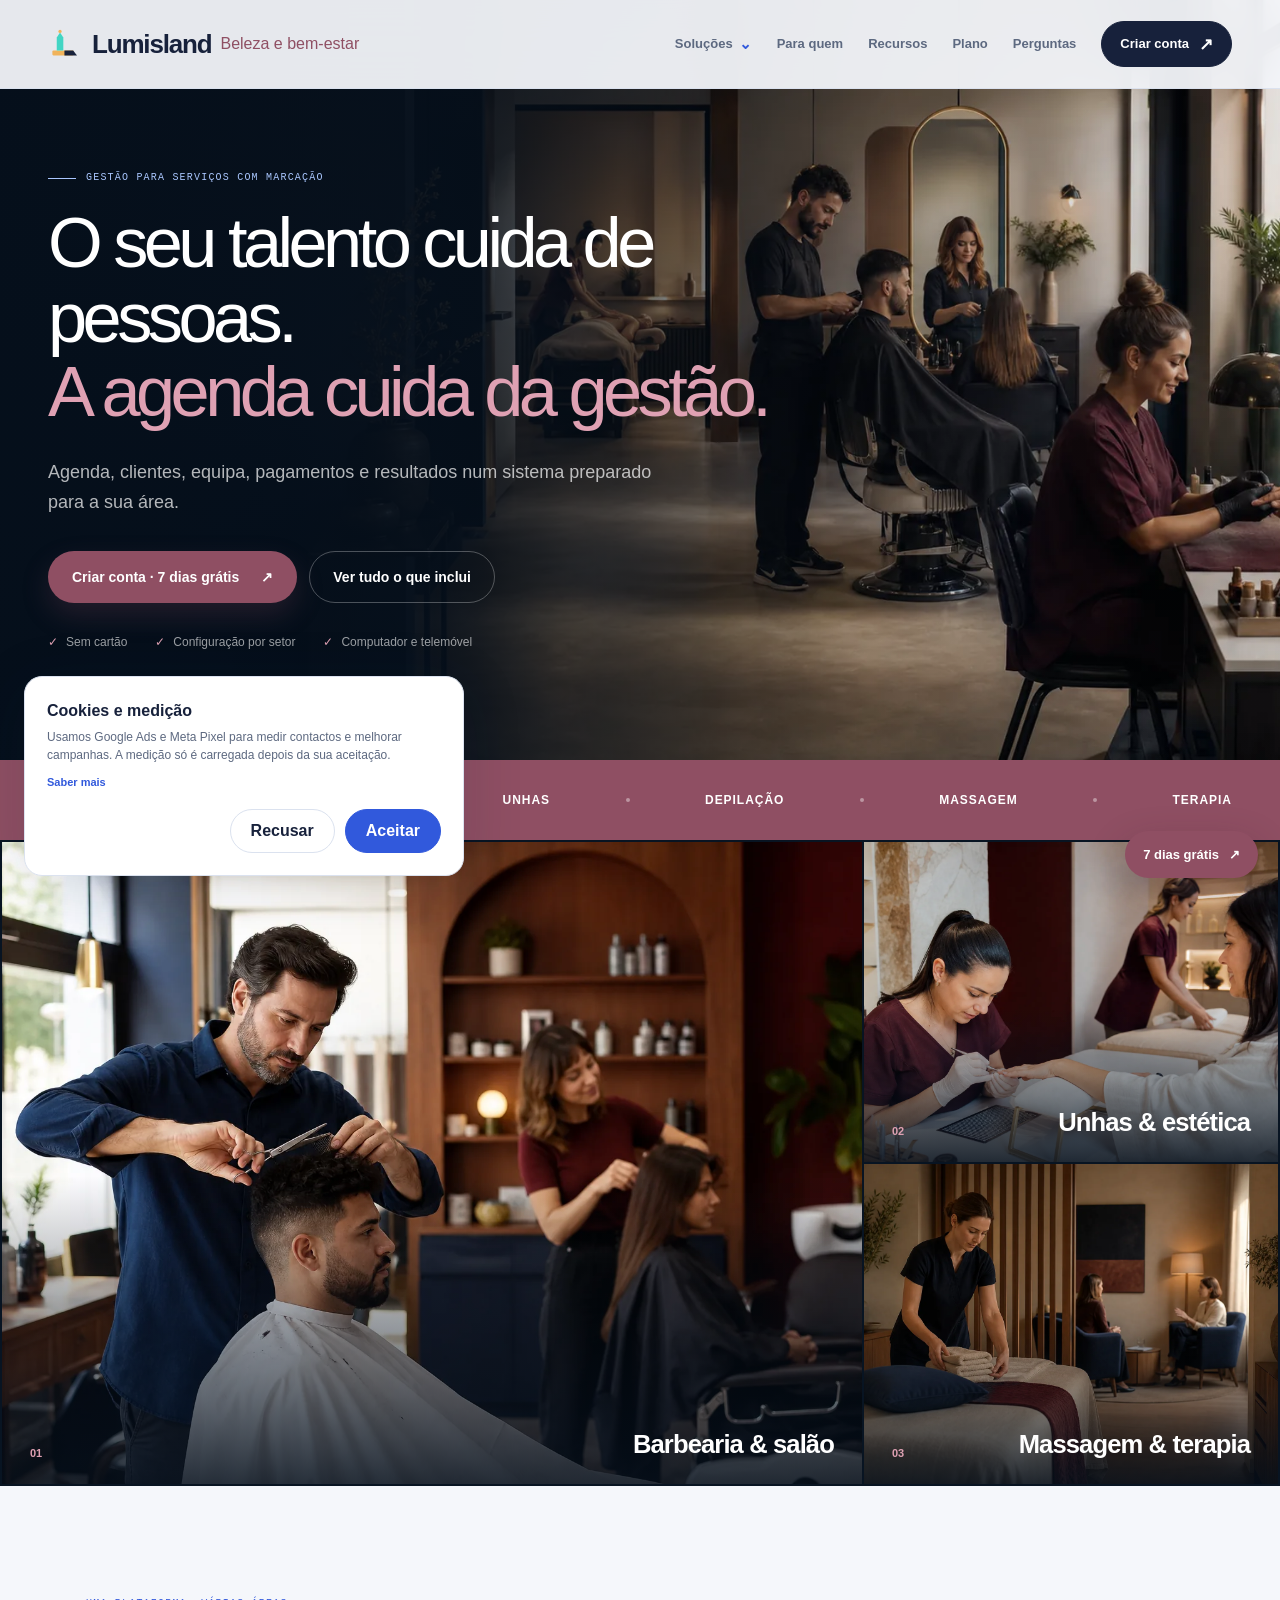
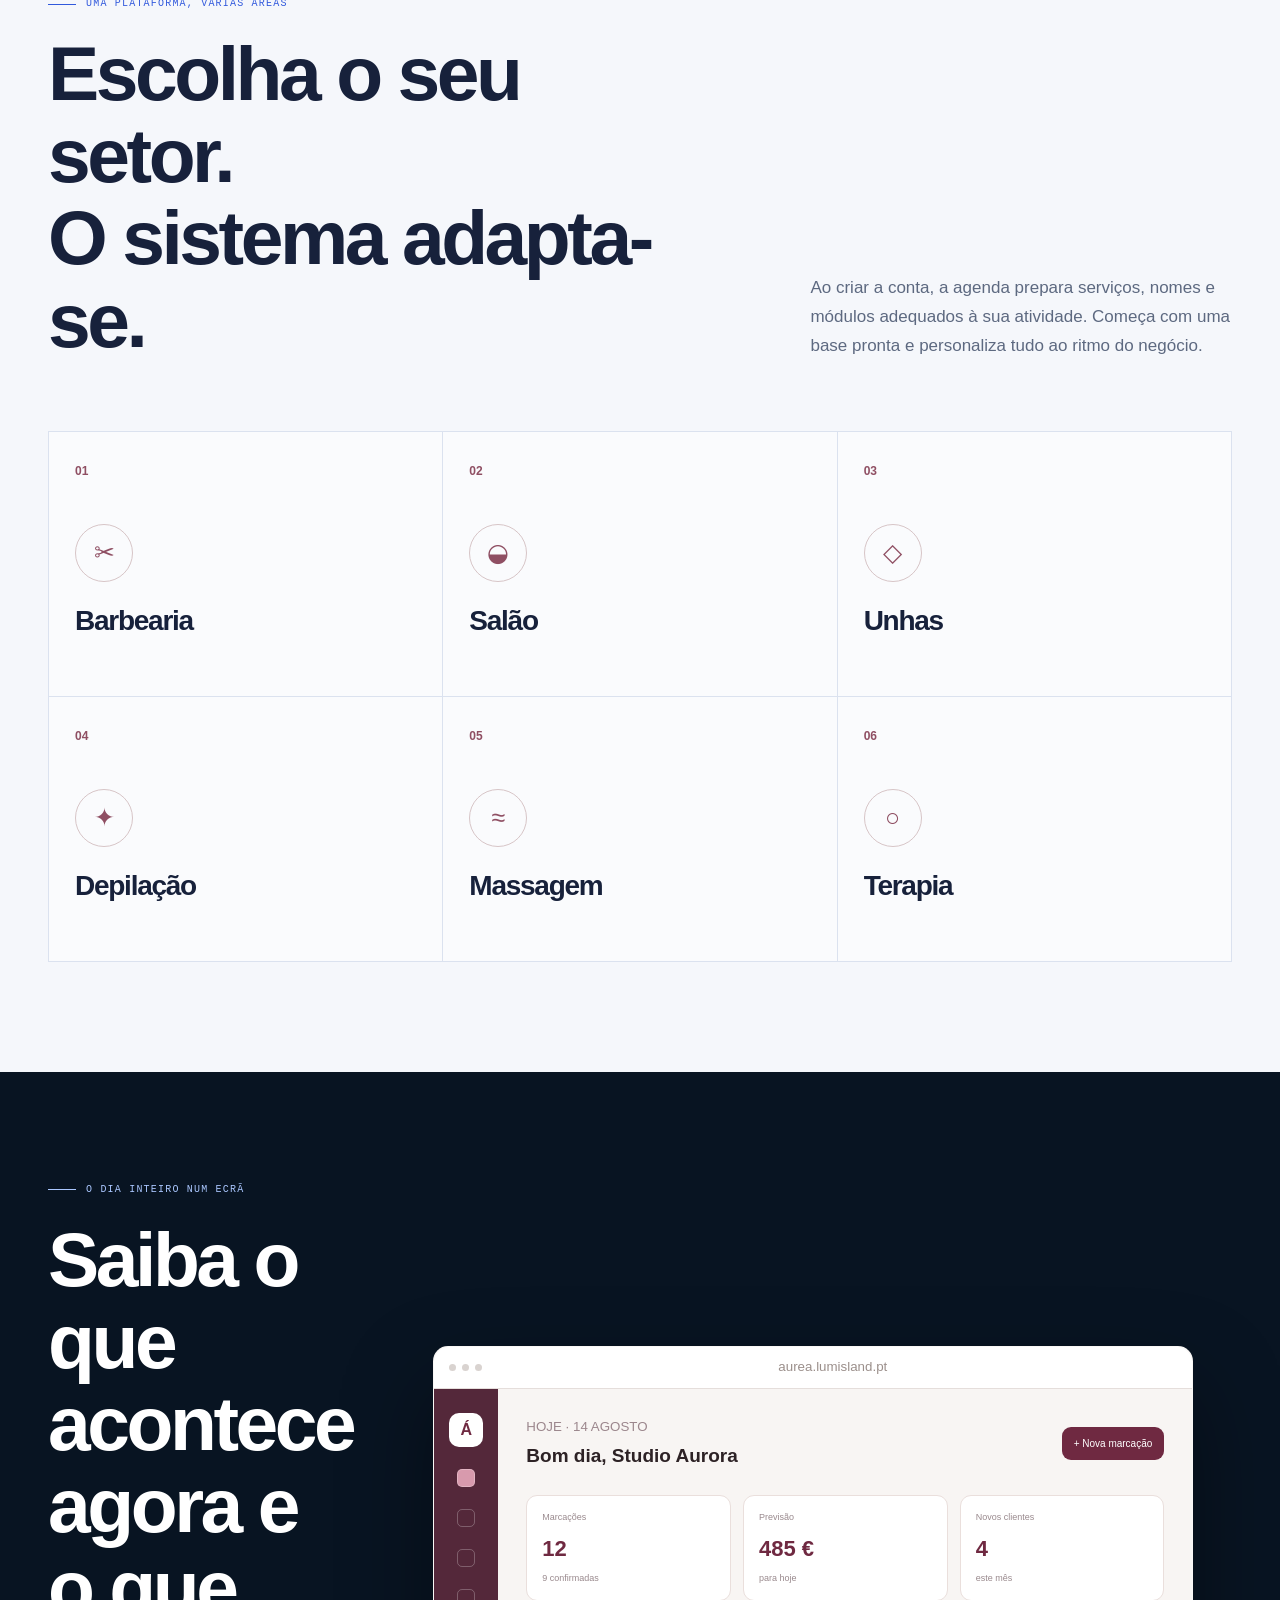
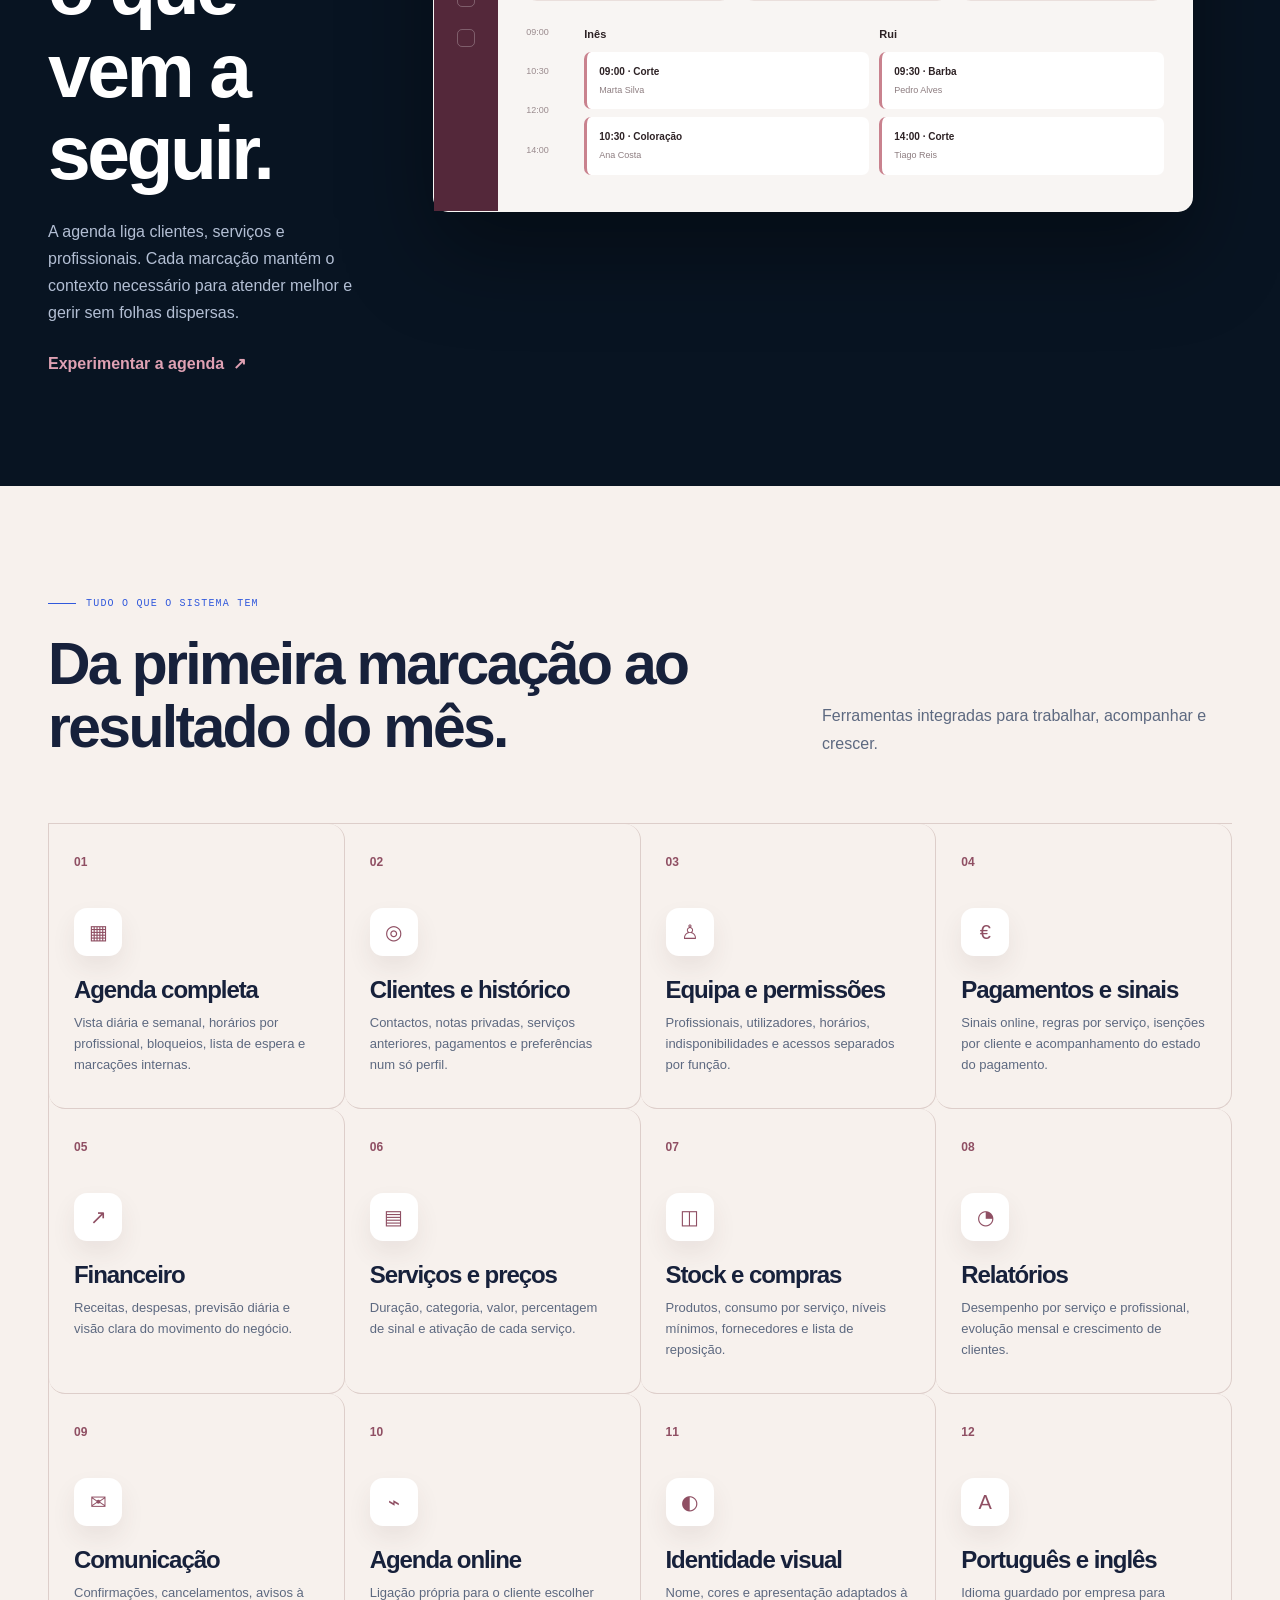
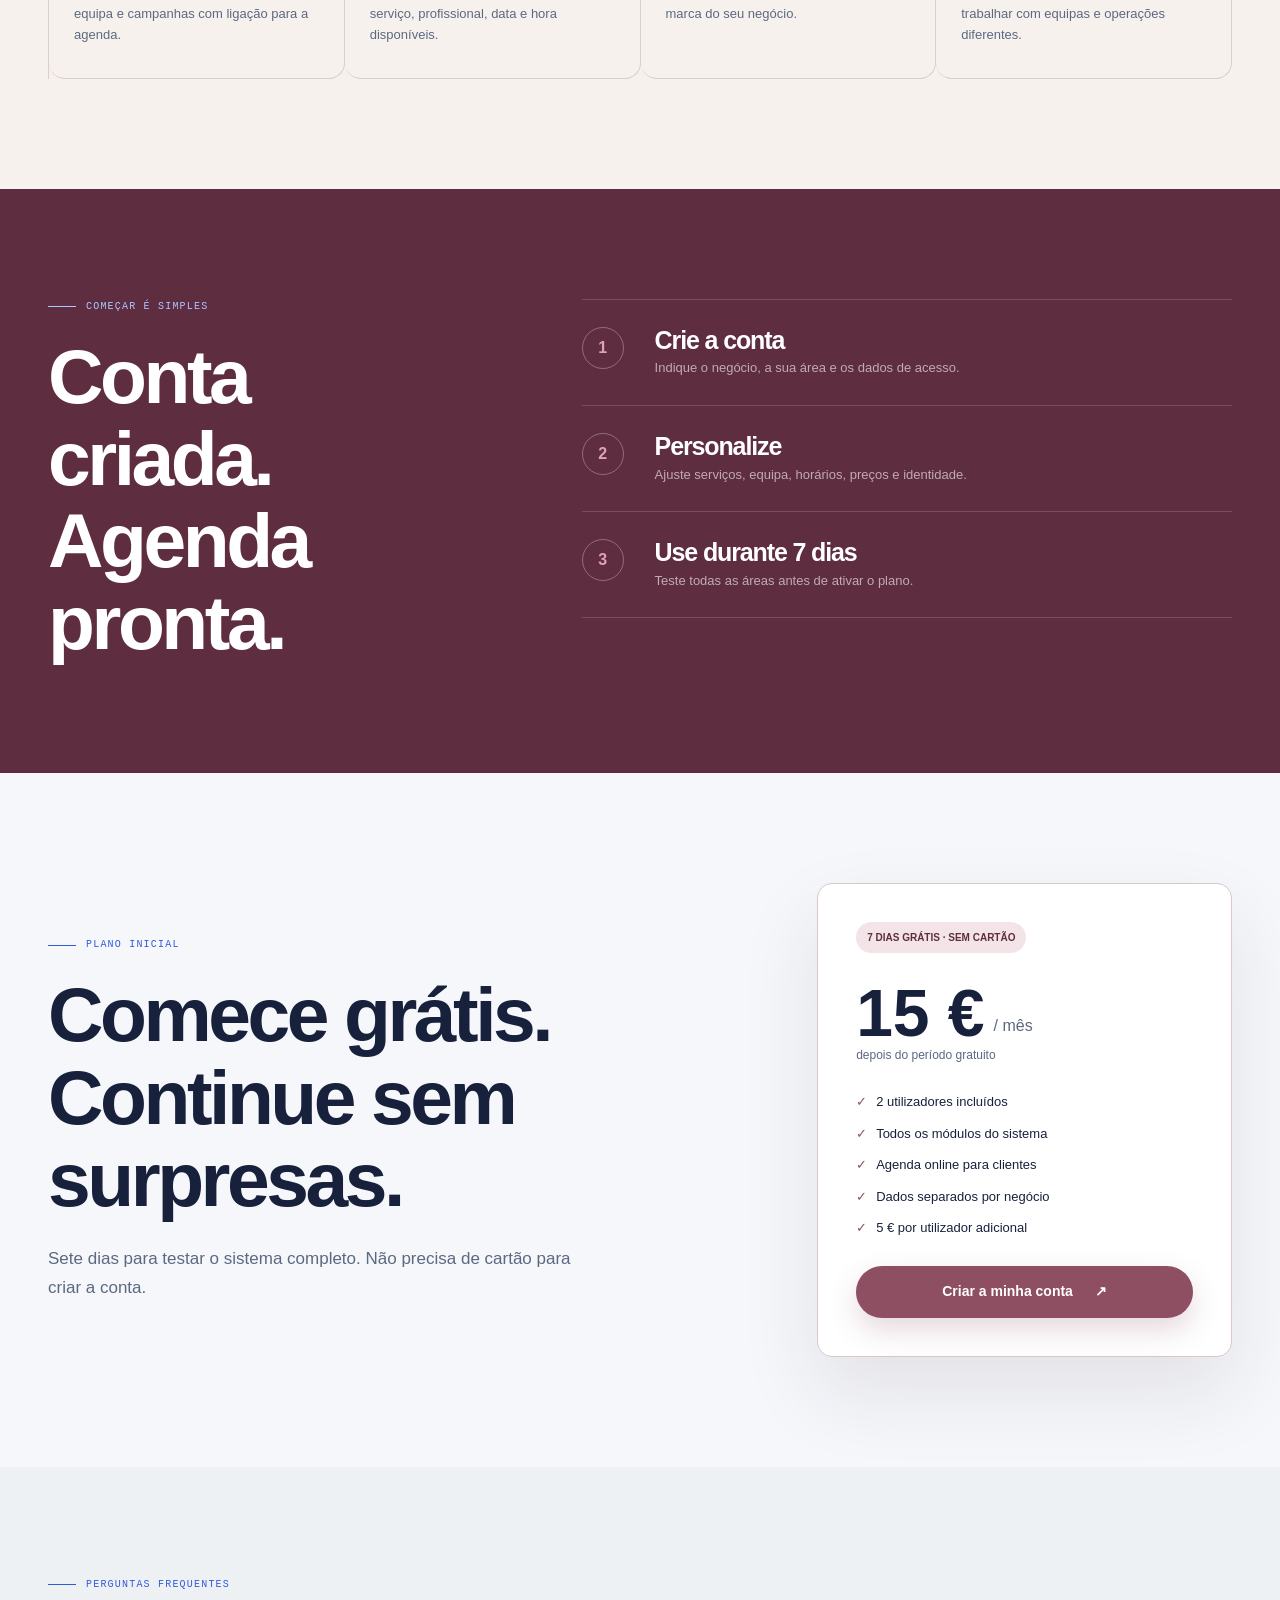
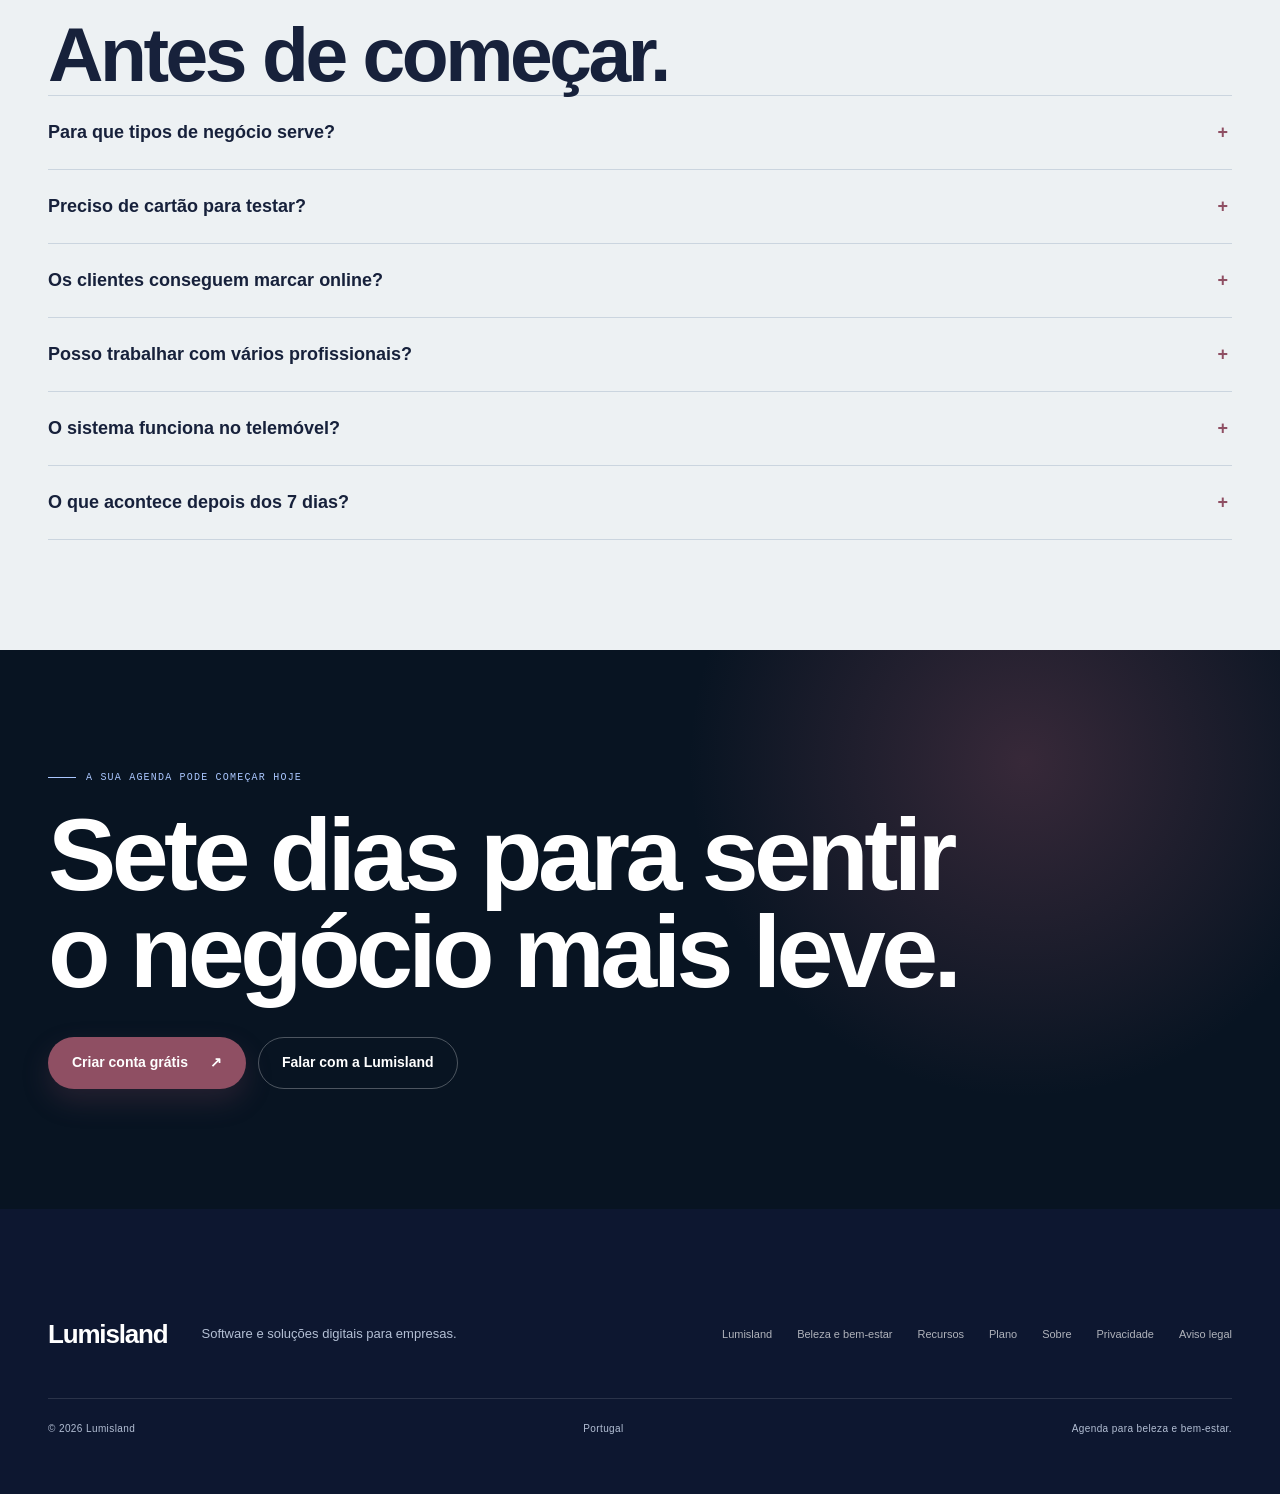
==== commit 4f1eced9: "feat: redesign Lumisland as a premium digital studio" ====
--- a/aurea/index.html
+++ b/aurea/index.html
@@ -1,5 +1,5 @@
 <!doctype html>
-<html lang="pt-PT">
+<html lang="pt-PT" class="no-js">
 <head>
   <meta charset="utf-8">
   <meta name="viewport" content="width=device-width,initial-scale=1">
@@ -22,11 +22,12 @@
   <meta name="twitter:card" content="summary_large_image">
   <link rel="preconnect" href="https://fonts.googleapis.com">
   <link rel="preconnect" href="https://fonts.gstatic.com" crossorigin>
-  <link href="https://fonts.googleapis.com/css2?family=DM+Sans:wght@400;500;600;700&family=Space+Grotesk:wght@500;600;700&display=swap" rel="stylesheet">
-  <link rel="stylesheet" href="../css/styles.css?v=20260814-2">
+  <link href="https://fonts.googleapis.com/css2?family=DM+Sans:wght@400;500;600;700&family=Outfit:wght@400;500;600;700&family=IBM+Plex+Mono:wght@400;500&display=swap" rel="stylesheet">
+  <link rel="stylesheet" href="../css/styles.css?v=20260923-2">
   <link rel="stylesheet" href="../css/aurea.css?v=20260814-1">
   <script src="../js/analytics.js" defer></script>
   <script type="application/ld+json">{"@context":"https://schema.org","@type":"SoftwareApplication","name":"Lumisland Agenda para Beleza e Bem-estar","applicationCategory":"BusinessApplication","operatingSystem":"Web","url":"https://lumisland.pt/aurea/","description":"Sistema de agenda e gestão para barbearias, salões, unhas, estética, depilação, massagem e terapia.","offers":{"@type":"Offer","price":"15","priceCurrency":"EUR","description":"Plano Inicial após 7 dias de teste gratuito, com dois utilizadores incluídos."},"provider":{"@type":"Organization","name":"Lumisland","url":"https://lumisland.pt/"}}</script>
+<link rel="stylesheet" href="../css/premium.css?v=20260923-2">
 </head>
 <body class="aurea-page">
   <a class="skip-link" href="#conteudo">Saltar para o conteúdo</a>
@@ -114,6 +115,6 @@
 
   <footer class="site-footer"><div class="container footer-top"><a href="../" class="brand footer-brand"><span class="brand-word">Lumisland</span></a><p>Software e soluções digitais para empresas.</p><div class="footer-links"><a href="../">Lumisland</a><a href="./">Beleza e bem-estar</a><a href="#recursos">Recursos</a><a href="#plano">Plano</a><a href="../sobre/">Sobre</a><a href="../privacidade.html">Privacidade</a><a href="../aviso-legal.html">Aviso legal</a></div></div><div class="container footer-bottom"><span>&copy; 2026 Lumisland</span><span>Portugal</span><span>Agenda para beleza e bem-estar.</span></div></footer>
 <a class="floating-trial" href="https://aurea.lumisland.pt/" data-product="Beleza e bem-estar CTA flutuante">7 dias grátis <span>↗</span></a>
-  <script src="../js/app.js?v=20260814-2"></script>
+  <script src="../js/app.js?v=20260923-2"></script>
 </body>
 </html>
--- a/css/premium.css
+++ b/css/premium.css
@@ -0,0 +1,425 @@
+/* Lumisland / Digital craftsmanship. Shared brand layer, loaded after page styles. */
+:root {
+  --ink: #17213b;
+  --ink-deep: #0d1730;
+  --ink-soft: #2b3955;
+  --paper: #f5f7fb;
+  --paper-strong: #eaf0f8;
+  --white: #ffffff;
+  --line: #dbe2ef;
+  --muted: #5d6980;
+  --muted-light: #b3bfd4;
+  --teal: #aac7ff;
+  --teal-deep: #3159dc;
+  --amber: #c5d5ff;
+  --blue: #3159dc;
+  --blue-hover: #2345bd;
+  --display: "Outfit", "Arial", sans-serif;
+  --body: "DM Sans", Arial, sans-serif;
+  --mono: "IBM Plex Mono", Consolas, monospace;
+  --radius: 12px;
+  --radius-large: 24px;
+  --scroll-thumb: #94a4c0;
+  --scroll-track: #edf1f8;
+  --scroll-hover: #657795;
+  --scroll-active: #3159dc;
+}
+html { scroll-padding-top: 112px; scrollbar-color: var(--scroll-thumb) var(--scroll-track); scrollbar-width: thin; }
+* { scrollbar-color: var(--scroll-thumb) var(--scroll-track); scrollbar-width: thin; }
+*::-webkit-scrollbar { width: 10px; height: 10px; }
+*::-webkit-scrollbar-track { background: var(--scroll-track); }
+*::-webkit-scrollbar-thumb { background: var(--scroll-thumb); border: 2px solid var(--scroll-track); border-radius: 10px; }
+*::-webkit-scrollbar-thumb:hover { background: var(--scroll-hover); }
+*::-webkit-scrollbar-thumb:active { background: var(--scroll-active); }
+body { background: var(--paper); }
+a, button, summary, select { -webkit-tap-highlight-color: transparent; }
+a, button, summary { cursor: pointer; }
+:where(a, button, summary, input, select, textarea):focus-visible { outline: 3px solid #638aff; outline-offset: 5px; }
+button:disabled { cursor: wait; opacity: .65; }
+a:active, button:active { translate: 0 1px; }
+::selection { background: #c5d5ff; color: #17213b; }
+.container { width: min(1280px, calc(100% - 96px)); }
+h1, h2, h3 { letter-spacing: -.045em; line-height: 1.07; }
+.site-header, .site-header.is-scrolled { color: var(--ink); background: rgba(245,247,251,.94); box-shadow: 0 1px 0 var(--line); backdrop-filter: blur(20px); }
+.header-inner { min-height: 88px; border: 0; }
+.brand { gap: 9px; }
+.brand-word { font-size: 26px; font-weight: 600; letter-spacing: -.045em; }
+.brand-mark { width: 35px; height: 35px; }
+.site-header .brand-mark path:last-child { fill: var(--ink); }
+.brand-note { color: var(--muted); border-color: var(--line); letter-spacing: .08em; }
+.site-nav { gap: 25px; font-size: 13px; }
+.site-nav a, .nav-dropdown summary { color: var(--muted); }
+.site-nav a:hover, .site-nav a:focus-visible, .nav-dropdown summary:hover, .nav-dropdown summary:focus-visible, .nav-dropdown[open] summary { color: var(--blue); }
+.site-nav .nav-cta { padding: 12px 18px; border-radius: 999px; background: var(--ink); border-color: var(--ink); color: white; }
+.site-nav .nav-cta:hover { background: var(--blue); border-color: var(--blue); color: white; }
+.site-nav .nav-cta span { color: inherit; }
+.nav-dropdown summary > span { color: var(--blue); }
+.nav-dropdown-menu { padding: 10px; background: white; border-color: var(--line); border-radius: 16px; box-shadow: 0 18px 55px #17213b1a; }
+.nav-dropdown-menu strong { color: var(--ink); }
+.nav-dropdown-menu small { color: var(--muted); }
+.site-nav .nav-dropdown-menu a:hover, .nav-dropdown-menu a[aria-current="page"] { background: var(--paper-strong); }
+.nav-toggle { border-color: var(--line); border-radius: 50%; width: 44px; height: 44px; }
+.nav-toggle span { background: var(--ink); }
+.product-brand { color: var(--blue); border-color: var(--line); }
+.button { min-height: 52px; padding: 14px 23px; border-radius: 999px; font-weight: 600; font-size: 14px; gap: 22px; }
+.button-primary { background: var(--blue); color: white; box-shadow: 0 6px 20px #3159dc16; }
+.button-primary:hover, .button-primary:focus-visible { background: var(--blue-hover); color: white; box-shadow: 0 10px 28px #3159dc26; }
+.button-dark { background: var(--ink); color: white; }
+.button-outline { border-color: var(--line); background: transparent; color: var(--ink); }
+.button-outline:hover { background: white; border-color: var(--blue); }
+.eyebrow { font: 500 10px/1.6 var(--mono); letter-spacing: .12em; }
+.section { padding: 110px 0; }
+.section-intro { gap: 60px; }
+.section-intro h2 { font-size: clamp(38px, 4.6vw, 64px); }
+.section-intro > p { font-size: 16px; line-height: 1.75; }
+.site-footer { background: var(--ink-deep); color: white; }
+.footer-top { padding-top: 64px; padding-bottom: 44px; }
+.footer-top > p { color: var(--muted-light); }
+.footer-links { gap: 16px 25px; }
+.footer-links a:hover { color: white; text-decoration: underline; text-underline-offset: 5px; }
+.footer-bottom { color: var(--muted-light); padding-bottom: 34px; }
+.contact-section { background: var(--ink-deep); padding: 110px 0; }
+.contact-copy h2 { font-size: clamp(42px,5vw,72px); }
+.contact-copy > p { color: var(--muted-light); line-height: 1.8; }
+.contact-form { border: 1px solid #dbe2ef; background: white; border-radius: 22px; padding: 34px; color: var(--ink); box-shadow: 0 22px 60px #00000012; }
+.contact-form input, .contact-form select, .contact-form textarea { background: #f5f7fb; border: 1px solid #dbe2ef; border-radius: 8px; color: var(--ink); min-height: 46px; }
+.contact-form label { color: var(--ink-soft); }
+.contact-form textarea { min-height: 120px; resize: none; }
+.contact-form input:focus, .contact-form select:focus, .contact-form textarea:focus { border-color: var(--blue); }
+.form-heading { border-color: var(--line); }
+.form-heading > span { color: var(--blue); }
+.form-heading strong { color: var(--ink); }
+.form-heading small, .form-consent, .contact-form > p { color: var(--muted); }
+.form-consent input { min-height: auto; accent-color: var(--blue); }
+.form-consent a { color: var(--blue); }
+.contact-form [aria-invalid="true"] { border-color: #b52942; }
+.field-error { display: block; color: #b52942; font-size: 12px; line-height: 1.5; margin-top: 6px; }
+.form-status { font-size: 13px; }
+.cookie-banner { z-index: 10001; right: auto; left: 24px; bottom: 24px; width: min(440px, calc(100% - 48px)); padding: 22px; flex-direction: column; align-items: stretch; gap: 16px; background: white; border: 1px solid var(--line); border-radius: 18px; color: var(--ink); box-shadow: 0 12px 60px #17213b26; }
+.cookie-banner p { color: var(--muted); }
+.cookie-banner a { color: var(--blue); }
+.cookie-actions { justify-content: flex-end; }
+.cookie-actions button { min-height: 44px; border-radius: 999px; padding: 10px 20px; }
+.cookie-secondary { color: var(--ink); border-color: var(--line); }
+.cookie-primary { color: white; background: var(--blue); border-color: var(--blue); }
+.cookie-actions button:hover { box-shadow: 0 0 0 2px #3159dc40; }
+body:has(.cookie-banner) .whatsapp-floating { visibility: hidden; }
+.whatsapp-floating { right: 24px; bottom: 24px; z-index: 40; display: inline-flex; align-items: center; gap: 10px; min-height: 48px; padding: 0 20px; background: var(--ink); color: white; border: 1px solid #ffffff30; border-radius: 999px; box-shadow: 0 8px 30px #17213b20; font-size: 13px; font-weight: 600; }
+.whatsapp-floating:hover { background: var(--blue); color: white; }
+.whatsapp-floating svg { width: 23px; height: 23px; }
+
+/* Homepage: a quiet gallery around one living, code-drawn sculpture. */
+.studio-hero { position: relative; overflow: clip; padding: 168px 0 0; background: #f5f7fb; }
+.studio-hero-grid { display: grid; grid-template-columns: 1.12fr 1fr; align-items: center; gap: 0; min-height: 580px; position: relative; }
+.studio-intro { position: relative; z-index: 2; padding-bottom: 38px; }
+.studio-intro .eyebrow { margin-bottom: 30px; color: var(--muted); }
+.status-point { width: 6px; height: 6px; background: var(--blue); border-radius: 50%; display: inline-block; box-shadow: 0 0 0 4px #3159dc10; }
+.studio-intro h1 { font-size: clamp(60px,5.8vw,84px); letter-spacing: -.058em; line-height: 1.035; font-weight: 500; margin-bottom: 28px; }
+.studio-intro h1 em { color: var(--blue); font-style: normal; }
+.studio-intro .intro-copy { max-width: 425px; color: var(--muted); font-size: 16px; line-height: 1.8; margin-bottom: 29px; }
+.text-action { display: inline-flex; align-items: center; gap: 13px; padding: 14px 8px; font-size: 13px; font-weight: 600; }
+.text-action:hover { color: var(--blue); }
+.studio-caption { display: flex; align-items: center; gap: 12px; margin-top: 31px; font: 10px var(--mono); color: var(--muted); }
+.studio-caption::before { content: ""; width: 28px; height: 1px; background: #a5b1c8; }
+.sculpture { position: relative; height: 570px; margin-right: -70px; margin-left: -38px; }
+.sculpture::before { content: ""; position: absolute; width: 74%; aspect-ratio: 1; left: 14%; top: 12%; border: 1px solid #dde4f1; border-radius: 50%; }
+.sculpture::after { content: ""; position: absolute; inset: 10% 5%; background-image: radial-gradient(#869ecb50 .7px, transparent .7px); background-size: 22px 22px; mask-image: radial-gradient(ellipse, black, transparent 72%); pointer-events: none; z-index: 0; }
+.sculpture canvas, .sculpture-fallback { width: 100%; height: 100%; position: absolute; inset: 0; object-fit: contain; z-index: 1; }
+.sculpture.is-rendered .sculpture-fallback { visibility: hidden; }
+.sculpture-label { position: absolute; z-index: 2; display: flex; gap: 8px; align-items: center; color: var(--ink-soft); font: 10px var(--mono); padding: 9px 13px; background: #ffffffdd; border: 1px solid #dde4f1; border-radius: 5px; box-shadow: 0 6px 24px #17213b06; }
+.sculpture-label::before { content: ""; width: 5px; height: 5px; border-radius: 50%; background: var(--blue); }
+.label-design { top: 19%; right: 8%; }
+.label-code { bottom: 20%; left: 8%; }
+.motion-toggle { position: absolute; z-index: 3; bottom: 5%; right: 12%; display: inline-flex; align-items: center; gap: 8px; border: 0; background: transparent; color: var(--muted); min-height: 44px; padding: 10px; font: 10px var(--mono); }
+.motion-toggle:hover { color: var(--blue); }
+.motion-toggle[hidden] { display: none; }
+.hero-bottomline { display: flex; justify-content: space-between; align-items: center; padding: 26px 0; border-top: 1px solid var(--line); color: var(--muted); font: 10px var(--mono); letter-spacing: .035em; }
+.hero-bottomline a { color: var(--ink); }
+.expertise-strip { border-top: 1px solid var(--line); border-bottom: 1px solid var(--line); background: white; }
+.expertise-strip .container { min-height: 94px; display: flex; justify-content: space-between; align-items: center; gap: 20px; }
+.expertise-strip span { font: 400 clamp(16px,1.8vw,22px) var(--display); letter-spacing: -.025em; }
+.expertise-strip i { font-style: normal; color: #7c96d7; font-size: 17px; }
+.studio-work { background: var(--paper); }
+.section-heading { display: flex; align-items: end; justify-content: space-between; gap: 60px; margin-bottom: 48px; }
+.section-heading h2 { font-size: clamp(40px,4.6vw,66px); font-weight: 500; max-width: 680px; }
+.section-heading > p { max-width: 330px; color: var(--muted); font-size: 15px; line-height: 1.8; }
+.project-grid { display: grid; grid-template-columns: 1fr 1fr; gap: 40px 26px; }
+.project { min-width: 0; }
+.project-featured { grid-column: 1/-1; }
+.project-surface { display: block; position: relative; overflow: hidden; border-radius: 20px; min-height: 350px; border: 1px solid #17213b08; }
+.project-surface:hover .project-mock { transform: translateY(-7px) rotate(-1deg); }
+.project-surface:focus-visible { outline-offset: 5px; }
+.project-aurea { background: #e9e4f2; min-height: 480px; display: grid; grid-template-columns: .82fr 1.18fr; align-items: center; padding: 50px 50px 0; gap: 35px; }
+.project-identity { align-self: center; padding-bottom: 50px; }
+.project-identity .project-logo { font: 500 74px var(--display); letter-spacing: -.07em; color: #5e466d; }
+.project-identity p { max-width: 210px; margin-top: 18px; color: #665470; font-size: 17px; line-height: 1.6; }
+.project-label { display: block; margin-top: 18px; color: #6c577b; font: 9px var(--mono); text-transform: uppercase; letter-spacing: .08em; }
+.project-mock { transition: transform 650ms cubic-bezier(.2,.8,.2,1); }
+.agenda-mock { align-self: end; width: 100%; margin-bottom: -24px; background: white; border: 1px solid #d8d3e4; border-radius: 14px 14px 0 0; box-shadow: 0 22px 70px #51406020; transform: rotate(-2deg); overflow: hidden; }
+.mock-chrome { display: flex; justify-content: space-between; gap: 10px; align-items: center; padding: 17px 22px; background: #fcfbfe; border-bottom: 1px solid #ebe8f1; font-size: 11px; color: #64546d; }
+.mock-chrome strong { font: 500 20px var(--display); }
+.mock-agenda-title { padding: 24px 22px 20px; display: flex; justify-content: space-between; align-items: center; }
+.mock-agenda-title strong { font: 500 22px var(--display); }
+.mock-agenda-title span { font-size: 9px; color: #7b718a; }
+.mock-calendar { display: grid; grid-template-columns: 35px repeat(3,1fr); gap: 1px; padding: 0 15px 24px; min-height: 270px; background: repeating-linear-gradient(to bottom, transparent 0,transparent 52px,#eeeaf2 52px,#eeeaf2 53px); }
+.mock-times { padding-top: 41px; display: flex; flex-direction: column; gap: 35px; font-size: 8px; color: #8b8396; }
+.mock-day { border-left: 1px solid #eeeaf2; padding: 0 5px; }
+.mock-day > span { display: block; text-align: center; font-size: 9px; padding: 10px 0 16px; color: #796e85; }
+.mock-event { margin: 4px 0 12px; padding: 12px 7px; border-left: 2px solid #a38ab7; border-radius: 5px; font-size: 9px; background: #eee7f5; color: #614775; min-height: 64px; }
+.mock-event small { display: block; margin-top: 6px; font-size: 8px; }
+.mock-event.peach { background: #f9ebe6; color: #925e46; border-color: #d4a18a; }
+.mock-event.mint { background: #e8f3ef; color: #467361; border-color: #8cb6a4; }
+.mock-event.later { margin-top: 48px; }
+.project-oficina { background: #dfebfa; padding: 36px 35px 0; }
+.project-tvde { background: #e0eae6; padding: 36px 35px 0; }
+.project-mini-title { display: flex; justify-content: space-between; align-items: center; font: 500 24px var(--display); letter-spacing: -.04em; color: #263e65; margin-bottom: 30px; }
+.project-mini-title span { font: 9px var(--mono); letter-spacing: .06em; }
+.ops-mock { padding: 22px; background: white; border: 1px solid #ceddec; border-radius: 12px 12px 0 0; box-shadow: 0 14px 40px #263e6510; transform: rotate(-2deg); min-height: 250px; }
+.ops-mock > strong { font-size: 13px; }
+.ops-columns { margin-top: 21px; display: grid; grid-template-columns: repeat(3,1fr); gap: 9px; }
+.ops-columns > div { background: #f1f5fa; border-radius: 6px; padding: 10px; font-size: 9px; color: #65748b; }
+.ops-ticket { background: white; padding: 12px 8px; border: 1px solid #e3eaf3; border-radius: 5px; margin-top: 14px; color: #344764; line-height: 1.7; }
+.ops-ticket i { display: block; width: 28px; height: 3px; background: #709ae2; margin-top: 12px; }
+.fleet-mock { background: #18372f; color: white; border-color: #214b40; transform: rotate(2deg); }
+.fleet-mock .fleet-sub { color: #9cbeae; font: 9px var(--mono); margin-top: 5px; }
+.fleet-chart { display: flex; align-items: end; gap: 10px; height: 105px; margin: 18px 0; padding: 0 4px; border-bottom: 1px solid #ffffff25; }
+.fleet-chart i { flex: 1; background: #91bda8; border-radius: 4px 4px 0 0; height: var(--bar); }
+.fleet-chart i:nth-child(2n) { background: #d4e6dc; }
+.fleet-legend { display: flex; justify-content: space-between; font-size: 9px; color: #b7d0c4; }
+.project-meta { padding: 20px 2px 0; display: flex; justify-content: space-between; align-items: center; gap: 16px; }
+.project-meta h3 { font-size: 24px; font-weight: 500; }
+.project-meta p { color: var(--muted); font-size: 12px; margin-top: 8px; }
+.round-arrow { width: 42px; height: 42px; flex-shrink: 0; display: grid; place-items: center; border: 1px solid var(--line); border-radius: 50%; font-size: 20px; transition: background 200ms,color 200ms; }
+.round-arrow:hover { background: var(--blue); color: white; }
+.work-footnote { color: var(--muted); font: 10px/1.8 var(--mono); margin-top: 30px; }
+.capabilities { background: white; }
+.capability-layout { display: grid; grid-template-columns: .82fr 1.18fr; gap: 90px; }
+.capability-intro h2 { font-size: clamp(40px,4.7vw,64px); font-weight: 500; }
+.capability-intro > p:not(.eyebrow) { margin: 25px 0; color: var(--muted); font-size: 15px; line-height: 1.8; max-width: 330px; }
+.capability-list { border-top: 1px solid var(--line); }
+.capability-list details { border-bottom: 1px solid var(--line); padding: 25px 0; }
+.capability-list summary { list-style: none; display: flex; align-items: center; justify-content: space-between; gap: 18px; font: 500 clamp(22px,2.4vw,31px) var(--display); letter-spacing: -.035em; }
+.capability-list summary::-webkit-details-marker { display: none; }
+.capability-list summary::after { content: "+"; font: 300 24px var(--body); color: var(--blue); }
+.capability-list details[open] summary::after { content: "−"; }
+.capability-list summary:hover { color: var(--blue); }
+.capability-content { padding-top: 18px; }
+.capability-content p { max-width: 460px; color: var(--muted); font-size: 14px; line-height: 1.8; }
+.tags { display: flex; gap: 7px; flex-wrap: wrap; margin-top: 22px; }
+.tags span { padding: 6px 10px; border: 1px solid var(--line); border-radius: 999px; color: var(--muted); font: 9px var(--mono); }
+.capability-content > a { display: inline-flex; gap: 18px; color: var(--blue); font-size: 12px; font-weight: 600; padding: 24px 0 0; }
+.studio-statement { background: var(--ink-deep); color: white; position: relative; overflow: hidden; }
+.statement-top { display: flex; justify-content: space-between; align-items: center; padding-bottom: 55px; border-bottom: 1px solid #ffffff20; }
+.statement-top p { margin: 0; color: #adc5ff; }
+.statement-top > span { color: #9cabca; font: 10px var(--mono); }
+.studio-statement h2 { font-size: clamp(42px,6.3vw,88px); font-weight: 400; max-width: 1060px; margin: 60px 0; line-height: 1.12; }
+.studio-statement h2 span { color: #93b0ff; }
+.process-rail { display: grid; grid-template-columns: repeat(3,1fr); gap: 48px; }
+.process-rail article { padding-top: 24px; border-top: 1px solid #ffffff25; }
+.process-rail article > span { font: 11px var(--mono); color: #93b0ff; }
+.process-rail h3 { margin: 28px 0 14px; font-size: 25px; font-weight: 400; }
+.process-rail p { color: var(--muted-light); font-size: 14px; line-height: 1.8; }
+.studio-person { display: grid; grid-template-columns: .75fr 1.25fr; gap: 90px; align-items: center; }
+.portrait-wrap { position: relative; max-width: 420px; }
+.portrait-wrap img { width: 100%; height: 450px; object-fit: cover; object-position: center 30%; border-radius: 18px; filter: saturate(.7); }
+.portrait-note { position: absolute; right: -24px; bottom: 26px; background: white; border: 1px solid var(--line); padding: 16px 23px; border-radius: 10px; font-size: 13px; box-shadow: 0 8px 30px #17213b10; }
+.portrait-note small { display: block; color: var(--muted); font-size: 10px; margin-top: 5px; }
+.person-copy h2 { font-size: clamp(40px,4.5vw,62px); font-weight: 500; max-width: 650px; }
+.person-copy > p:not(.eyebrow) { color: var(--muted); line-height: 1.85; margin: 25px 0; max-width: 540px; }
+.person-copy .text-action { padding-left: 0; }
+.sector-line { margin-top: 80px; padding-top: 25px; border-top: 1px solid var(--line); display: flex; justify-content: space-between; align-items: center; gap: 25px; color: var(--muted); font-size: 12px; }
+.sector-line p { max-width: 630px; line-height: 1.8; }
+.studio-contact .contact-copy h2 { font-weight: 500; }
+.contact-direct { display: flex; flex-wrap: wrap; gap: 12px 26px; margin-top: 30px; font-size: 13px; color: #b3c9ff; }
+.contact-direct a { padding: 10px 0; border-bottom: 1px solid #ffffff30; }
+.contact-direct a:hover { color: white; }
+.studio-footer-word { color: #ffffff0c; font: 500 clamp(60px,17vw,230px)/.85 var(--display); letter-spacing: -.065em; padding-bottom: 30px; user-select: none; }
+
+/* Product and editorial routes retain their content and contract, sharing the new system. */
+.web-hero { min-height: 760px; background: var(--paper); color: var(--ink); }
+.web-hero-grid { min-height: 760px; padding-top: 160px; padding-bottom: 80px; grid-template-columns: 1.2fr .8fr; gap: 70px; }
+.web-hero-image { display: none; }
+.web-hero-overlay { display: none; }
+.web-hero-copy h1 { font-weight: 500; font-size: clamp(54px,6.5vw,88px); }
+.web-hero-copy h1 span { color: var(--blue); }
+.web-hero .eyebrow, .web-card-label { color: var(--blue); }
+.web-lead, .web-trust { color: var(--muted); }
+.web-trust li::before { color: var(--blue); }
+.web-hero .button-quiet { color: var(--ink); border-color: var(--line); }
+.web-brief-card { align-self: center; padding: 38px; background: white; color: var(--ink); border-color: var(--line); border-radius: 20px; box-shadow: 0 25px 80px #17213b0d; }
+.web-browser-art { margin: -16px -16px 30px; border: 1px solid var(--line); border-radius: 12px; overflow: hidden; background: #edf1ff; }
+.web-browser-chrome { padding: 10px 14px; background: #fff; border-bottom: 1px solid var(--line); color: #a5afc4; font-size: 8px; letter-spacing: .2em; }
+.web-browser-scene { min-height: 205px; padding: 26px; position: relative; overflow: hidden; }
+.web-browser-scene strong { position: relative; z-index: 1; margin: 0; max-width: 160px; font: 500 37px/1.08 var(--display); color: var(--blue); }
+.web-browser-scene span { display: block; width: 80px; height: 8px; background: var(--blue); border-radius: 10px; margin-top: 23px; }
+.web-browser-scene::after { content: ""; width: 170px; height: 170px; border: 32px solid #849ff0; border-radius: 50%; position: absolute; top: 20px; right: -35px; box-shadow: 0 15px 30px #3159dc20; }
+.web-brief-card p { color: var(--muted); }
+.web-brief-card a { color: var(--blue); border-color: var(--line); }
+.signal-strip { background: #e6edff; }
+.web-type-grid, .web-included-grid, .commitment-grid, .about-values { gap: 18px; border: 0; background: transparent; }
+.web-type-grid article, .commitment-grid article, .about-values article { border: 1px solid var(--line); border-radius: 16px; background: white; }
+.web-included-grid article { border: 1px solid #ffffff20; border-radius: 16px; }
+.web-process, .no-commitment, .technology-section { background: #edf1f8; }
+.launch-offer { background: #e6edff; }
+.launch-offer .eyebrow { color: var(--blue); }
+.technology-list article { border-radius: 14px; background: white; }
+.technology-grid h2 { font-size: clamp(38px,4vw,58px); }
+.about-hero { background: var(--paper); color: var(--ink); padding: 165px 0 100px; }
+.about-hero-grid { grid-template-columns: 1.25fr .75fr; gap: 100px; align-items: center; }
+.about-hero h1 { font-size: clamp(56px,6.2vw,86px); font-weight: 500; }
+.about-hero h1 span, .about-hero .eyebrow { color: var(--blue); }
+.about-lead { color: var(--muted); font-size: 17px; line-height: 1.8; }
+.founder-card { background: white; border-color: var(--line); border-radius: 20px; padding: 12px 12px 24px; box-shadow: 0 20px 65px #17213b0c; }
+.founder-photo { border-radius: 12px; height: auto; aspect-ratio: 1 / 1.1; }
+.founder-card p { color: var(--muted); }
+.founder-card span { color: var(--blue); }
+.workshop-hero { background: radial-gradient(ellipse at 80% 30%,#1e4175,var(--ink-deep) 70%); }
+.tvde-hero { background: radial-gradient(ellipse at 80% 30%,#194c56,var(--ink-deep) 70%); }
+.workshop-hero, .workshop-hero-grid, .tvde-hero, .tvde-hero-grid { min-height: 790px; }
+.workshop-hero h1, .tvde-copy h1 { font-weight: 500; letter-spacing: -.05em; line-height: 1.06; }
+.workshop-hero h1 { font-size: clamp(48px,4.8vw,69px); }
+.product-preview, .tvde-preview { box-shadow: 0 28px 75px #00000030; }
+.workshop-feature, .feature-grid article, .resource-grid article { border-radius: 16px; }
+.aurea-page .button-primary { color: white; }
+.aurea-page .product-brand { color: #8f4f63; }
+.aurea-hero { min-height: 760px; }
+.aurea-hero-content { padding-top: 170px; padding-bottom: 100px; }
+.aurea-hero h1 { font-weight: 500; line-height: 1.06; font-size: clamp(52px,5.5vw,79px); max-width: 850px; }
+.automation-demo .preview-action { cursor: default; }
+.aurea-visual-story { grid-template-rows: repeat(2,minmax(230px,25vw)); }
+.aurea-visual-story figcaption { gap: 20px; }
+.legal-page { background: var(--paper); }
+.legal-content { background: white; border: 1px solid var(--line); border-radius: 20px; padding: 40px; margin-bottom: 70px; }
+.legal-hero h1 { font-weight: 500; }
+.thanks-card { border: 1px solid var(--line); border-radius: 24px; box-shadow: 0 20px 90px #17213b0d; }
+.thanks-card h1 { font-weight: 500; }
+.no-js .site-header { position: static; }
+.no-js .header-inner { flex-wrap: wrap; gap: 20px; padding-block: 20px; }
+.no-js .nav-toggle { display: none; }
+.no-js .site-nav { position: static; display: flex; max-height: none; box-shadow: none; }
+.no-js .studio-hero { padding-top: 60px; }
+
+@media (min-width: 1001px) {
+  .nav-dropdown:not([open]) .nav-dropdown-menu { display: none; }
+  .nav-dropdown[open] .nav-dropdown-menu { display: grid; }
+}
+@media (max-width: 1100px) {
+  .container { width: calc(100% - 64px); }
+  .brand-note { display: none; }
+  .studio-intro h1 { font-size: 72px; }
+  .sculpture { margin-left: -65px; margin-right: -30px; height: 490px; }
+  .capability-layout, .studio-person { gap: 50px; }
+  .project-aurea { padding: 35px 35px 0; }
+}
+@media (max-width: 1000px) {
+  .no-js .site-nav { width: 100%; }
+  .site-nav { background: white; border: 1px solid var(--line); border-radius: 16px; box-shadow: 0 20px 50px #17213b20; max-height: calc(100dvh - 100px); overflow-y: auto; }
+  .site-nav a, .nav-dropdown summary { color: var(--ink); }
+  .nav-dropdown-menu { box-shadow: none; }
+  .nav-dropdown summary { min-height: 44px; }
+  .site-nav > a { min-height: 44px; display: flex; align-items: center; }
+  .nav-toggle { display: flex; }
+  .studio-hero { padding-top: 140px; }
+  .studio-hero-grid { grid-template-columns: 1.15fr .85fr; min-height: 550px; }
+  .studio-intro h1 { font-size: clamp(53px,7.3vw,72px); }
+  .sculpture { height: 400px; margin-left: 0; margin-right: -15px; }
+  .label-design { right: 0; }
+  .label-code { left: 15%; bottom: 12%; }
+  .motion-toggle { bottom: 0; }
+  .web-hero-grid, .about-hero-grid { gap: 45px; grid-template-columns: 1fr; }
+  .web-hero-image { inset: 20% 5% 5% 45%; }
+  .web-brief-card { max-width: 620px; }
+  .founder-card { max-width: 460px; }
+  .about-hero h1 { max-width: 800px; }
+  .project-identity .project-logo { font-size: 62px; }
+  .project-identity p { font-size: 15px; }
+  .project-aurea { min-height: 425px; }
+  .project-oficina, .project-tvde { padding: 27px 22px 0; }
+  .project-mini-title { font-size: 20px; }
+  .ops-mock { padding: 16px; }
+  .ops-columns { gap: 5px; }
+  .ops-columns > div { padding: 6px; }
+  .section-heading { gap: 35px; }
+}
+@media (max-width: 760px) {
+  .container { width: calc(100% - 40px); }
+  .header-inner { min-height: 76px; }
+  .brand-word { font-size: 24px; }
+  .site-nav { top: 84px; right: 20px; left: 20px; }
+  .studio-hero { padding-top: 126px; }
+  .studio-hero-grid { display: block; }
+  .studio-intro { padding-bottom: 0; }
+  .studio-intro .eyebrow { font-size: 9px; margin-bottom: 26px; }
+  .studio-intro h1 { font-size: clamp(51px,10.8vw,76px); max-width: 600px; }
+  .studio-intro .intro-copy { max-width: 440px; font-size: 15px; }
+  .sculpture { height: 380px; max-width: 480px; margin: -5px auto 0; }
+  .label-design { right: 1%; }
+  .label-code { left: 1%; }
+  .motion-toggle { right: 0; bottom: 0; }
+  .studio-caption { margin-top: 22px; }
+  .hero-bottomline { font-size: 9px; gap: 20px; padding: 22px 0; }
+  .hero-bottomline span:last-child { display: none; }
+  .expertise-strip .container { justify-content: center; flex-wrap: wrap; gap: 12px 22px; padding: 25px 0; min-height: auto; }
+  .expertise-strip span { font-size: 17px; }
+  .expertise-strip i:nth-of-type(2) { display: none; }
+  .section { padding: 76px 0; }
+  .section-heading { display: block; margin-bottom: 34px; }
+  .section-heading h2 { font-size: 42px; }
+  .section-heading > p { margin-top: 22px; max-width: 470px; }
+  .project-grid { grid-template-columns: 1fr; gap: 30px; }
+  .project-featured { grid-column: auto; }
+  .project-aurea { grid-template-columns: 1fr; padding: 28px 24px 0; gap: 28px; min-height: 520px; }
+  .project-identity { display: flex; align-items: center; justify-content: space-between; gap: 20px; padding: 0; }
+  .project-identity .project-logo { font-size: 52px; }
+  .project-identity p { max-width: 155px; font-size: 12px; margin: 0; }
+  .project-label { display: none; }
+  .agenda-mock { width: 100%; }
+  .project-surface { border-radius: 14px; }
+  .project-meta h3 { font-size: 22px; }
+  .capability-layout, .studio-person { grid-template-columns: 1fr; gap: 40px; }
+  .capability-intro h2, .person-copy h2 { font-size: 43px; }
+  .capability-intro > p:not(.eyebrow) { max-width: 450px; }
+  .statement-top { padding-bottom: 32px; }
+  .statement-top > span { display: none; }
+  .studio-statement h2 { margin: 38px 0 45px; font-size: 44px; }
+  .process-rail { grid-template-columns: 1fr; gap: 30px; }
+  .process-rail h3 { margin-top: 18px; }
+  .portrait-wrap { width: calc(100% - 15px); max-width: 400px; }
+  .portrait-wrap img { height: 390px; }
+  .portrait-note { right: -15px; }
+  .sector-line { margin-top: 50px; flex-direction: column; align-items: start; }
+  .contact-section { padding: 76px 0; }
+  .contact-copy h2 { font-size: 47px; }
+  .contact-form { padding: 25px 20px; border-radius: 16px; }
+  .web-hero-grid { padding-top: 130px; padding-bottom: 70px; }
+  .web-hero-copy h1, .about-hero h1 { font-size: clamp(48px,10.5vw,66px); }
+  .web-brief-card { padding: 28px; }
+  .about-hero { padding: 130px 0 76px; }
+  .technology-grid { gap: 35px; }
+  .aurea-hero-content { padding-top: 130px; padding-bottom: 75px; }
+  .aurea-hero h1 { font-size: clamp(43px,9vw,65px); }
+  .aurea-hero { min-height: auto; }
+  .aurea-visual-story { grid-template-rows: repeat(2,240px); }
+  .workshop-hero, .workshop-hero-grid, .tvde-hero, .tvde-hero-grid { min-height: auto; }
+  .pain-layout, .showcase-row, .showcase-row.reverse { grid-template-columns: minmax(0,1fr); }
+  .pain-copy, .chaos-board { min-width: 0; }
+  .chaos-board { transform: none; }
+  .pain-copy h2 { font-size: clamp(36px,10vw,44px); }
+  .legal-content { padding: 25px; }
+  .legal-hero h1 { font-size: 43px; overflow-wrap: anywhere; }
+  .whatsapp-floating { width: 48px; height: 48px; min-height: 48px; padding: 0; justify-content: center; right: 16px; bottom: 16px; }
+  .whatsapp-floating-text { position: absolute; width: 1px; height: 1px; overflow: hidden; clip-path: inset(50%); }
+  .cookie-banner { left: 16px; bottom: 16px; width: calc(100% - 32px); padding: 20px; }
+  .footer-bottom { gap: 10px; padding-bottom: 75px; }
+}
+@media (prefers-reduced-motion: reduce) {
+  html { scroll-behavior: auto; }
+  *, *::before, *::after { animation: none !important; transition: none !important; scroll-behavior: auto !important; }
+  .motion-ready [data-reveal] { opacity: 1; transform: none; }
+  .project-surface:hover .project-mock, [data-tilt] { transform: none; }
+}
+@media (forced-colors: active) {
+  * { scrollbar-color: auto; }
+  .button, .site-nav .nav-cta, .round-arrow, .cookie-actions button { border: 1px solid ButtonText; }
+  .sculpture { forced-color-adjust: none; }
+}
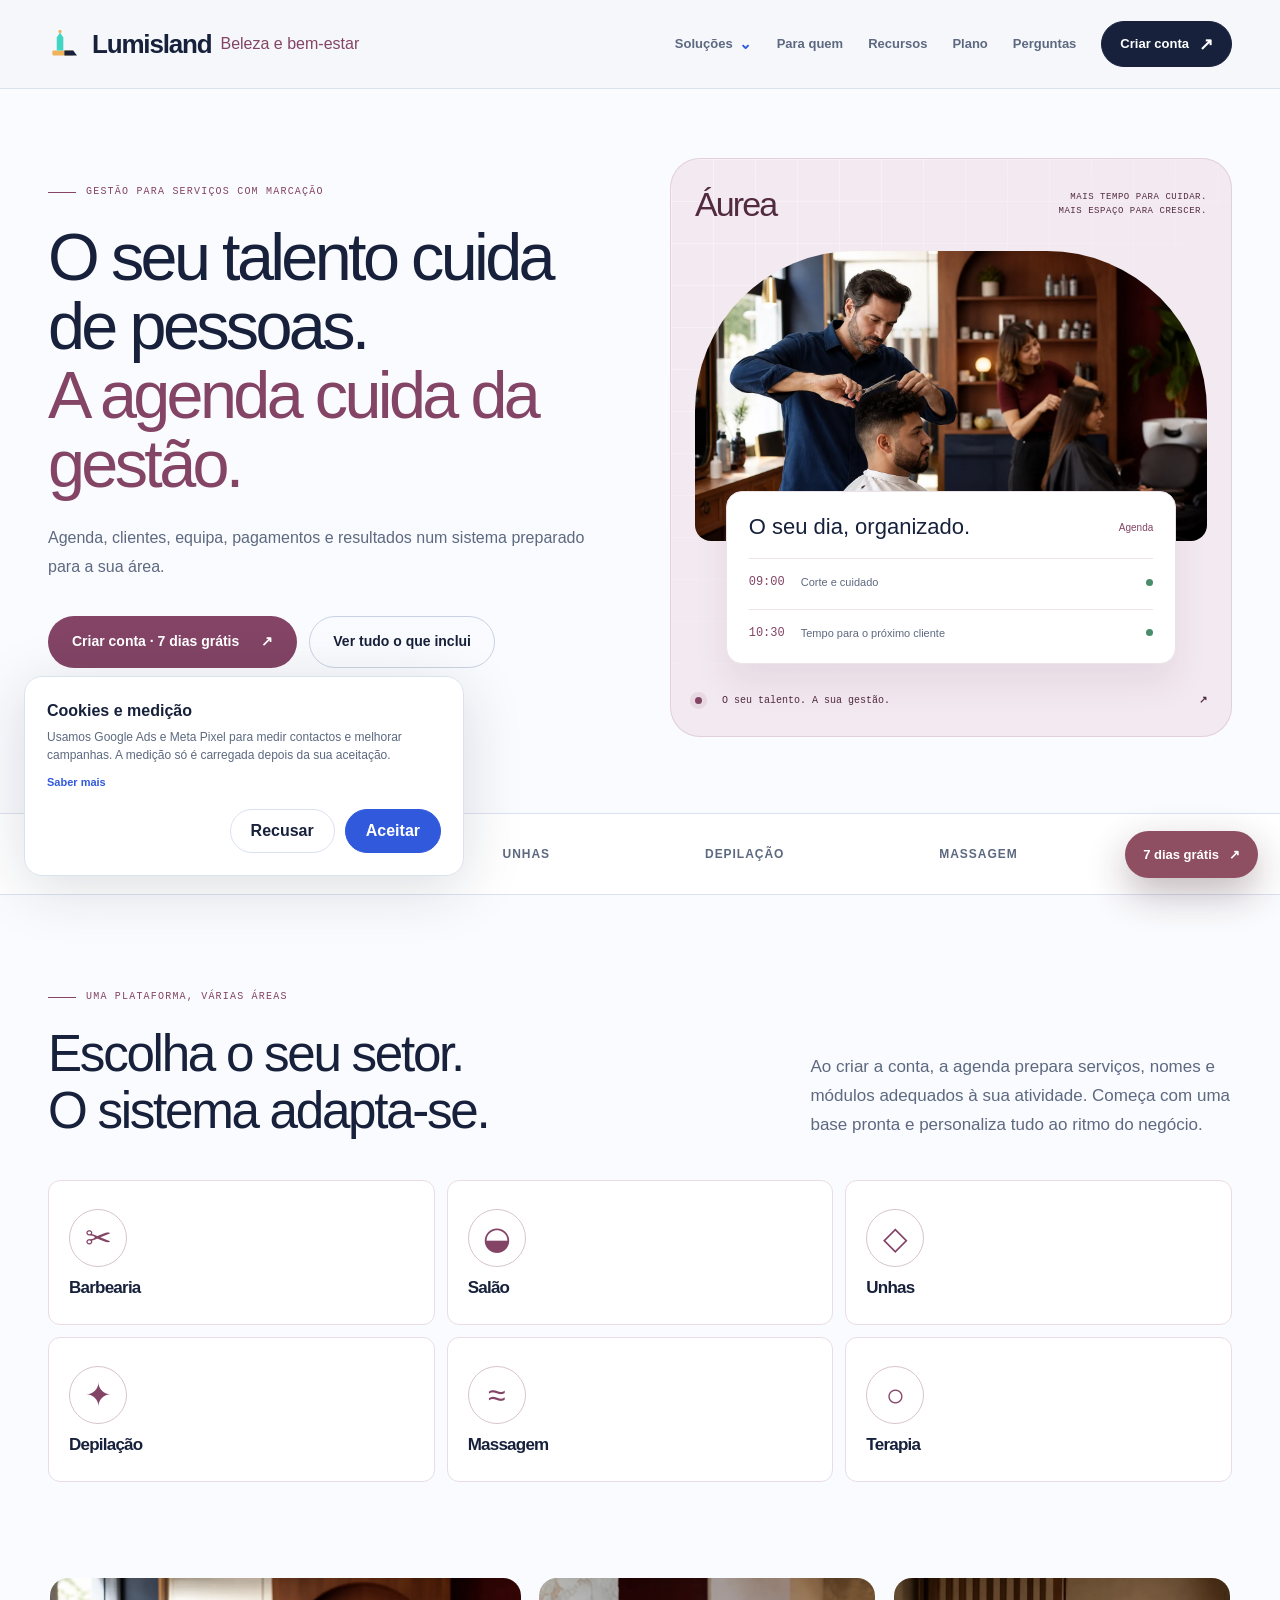
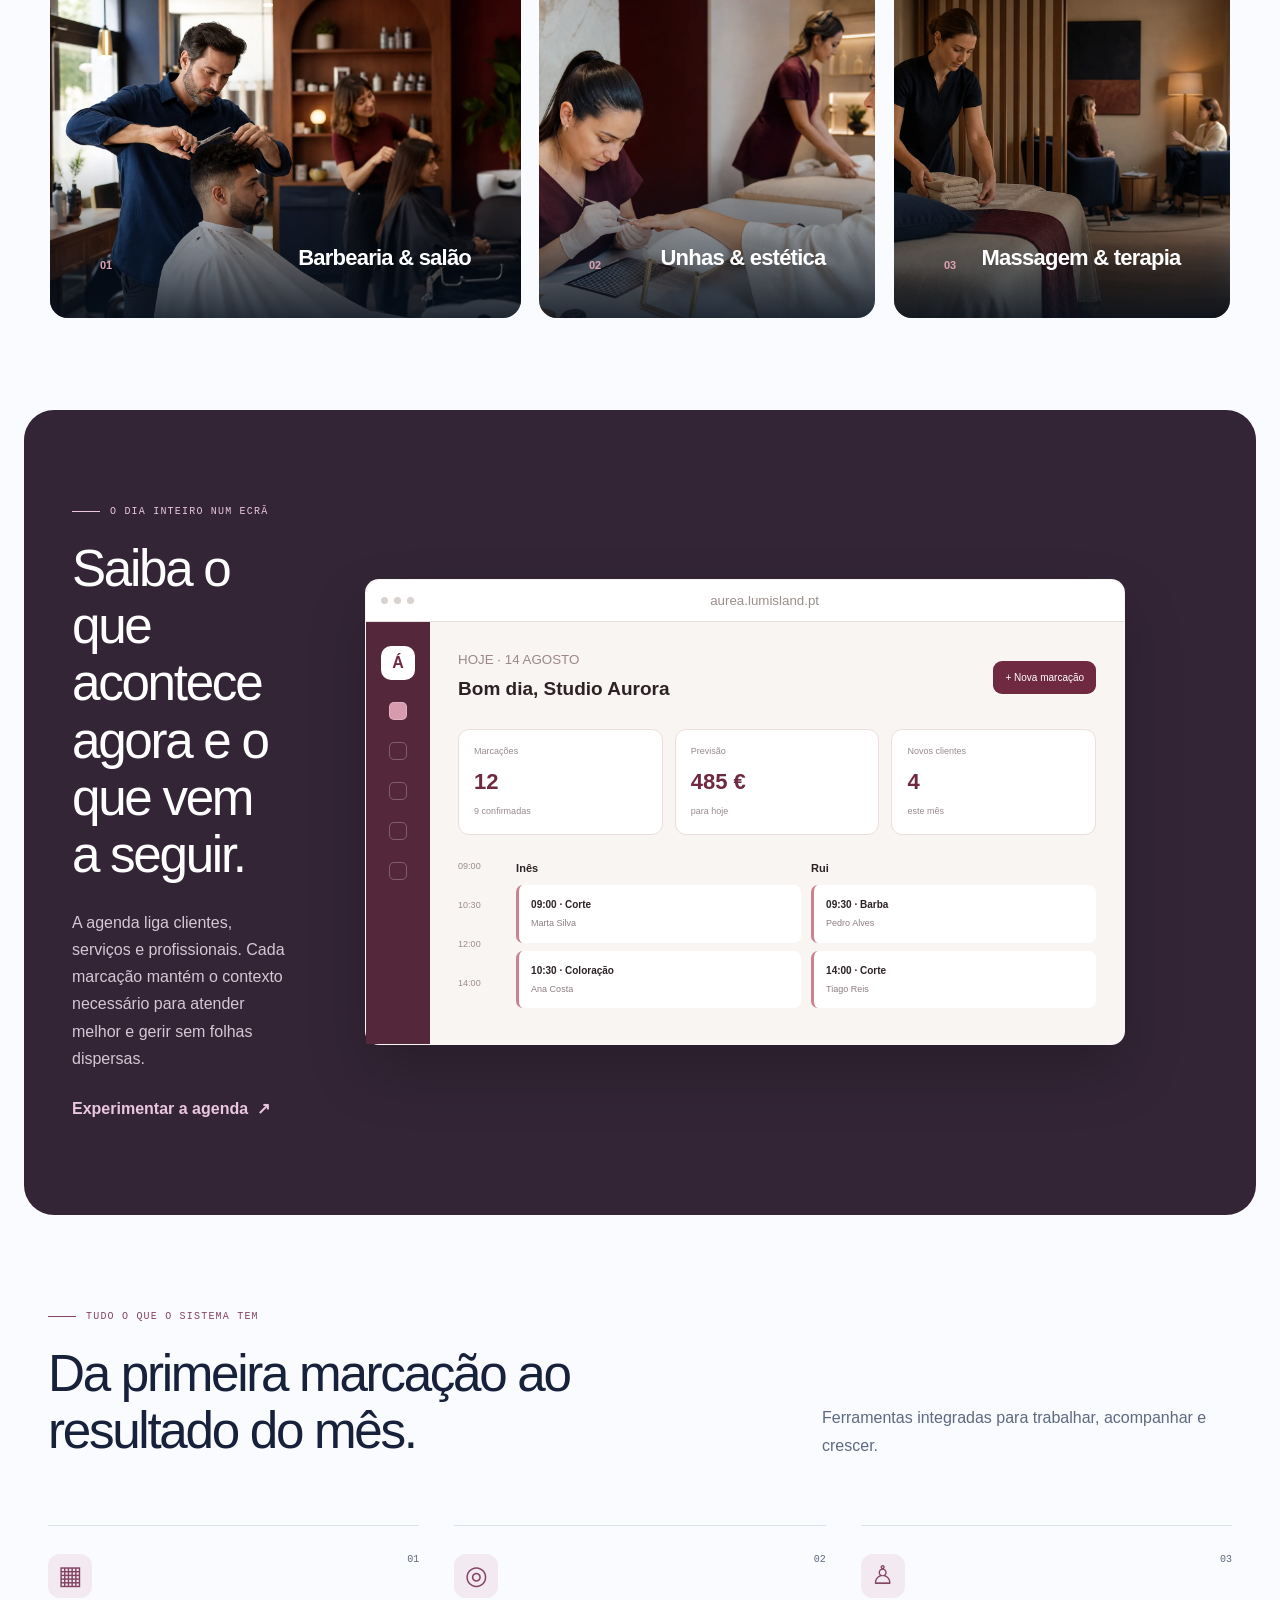
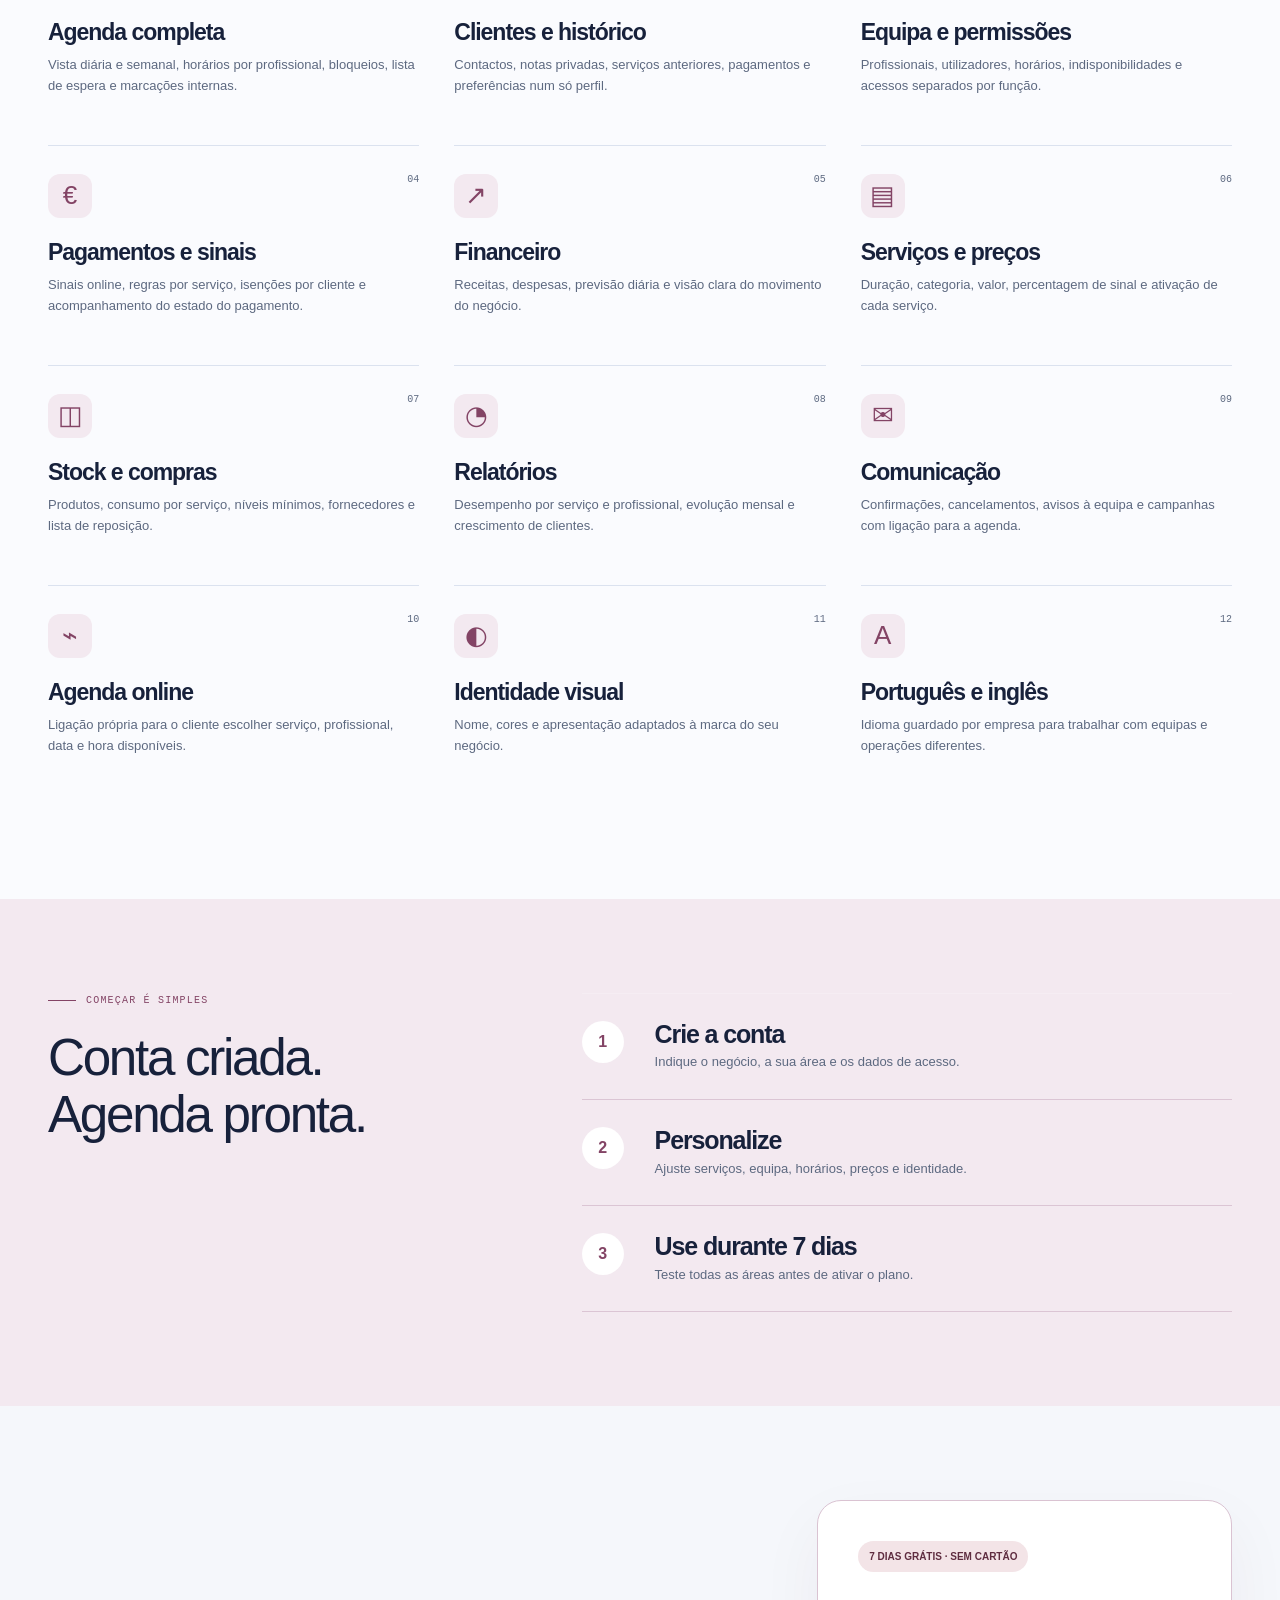
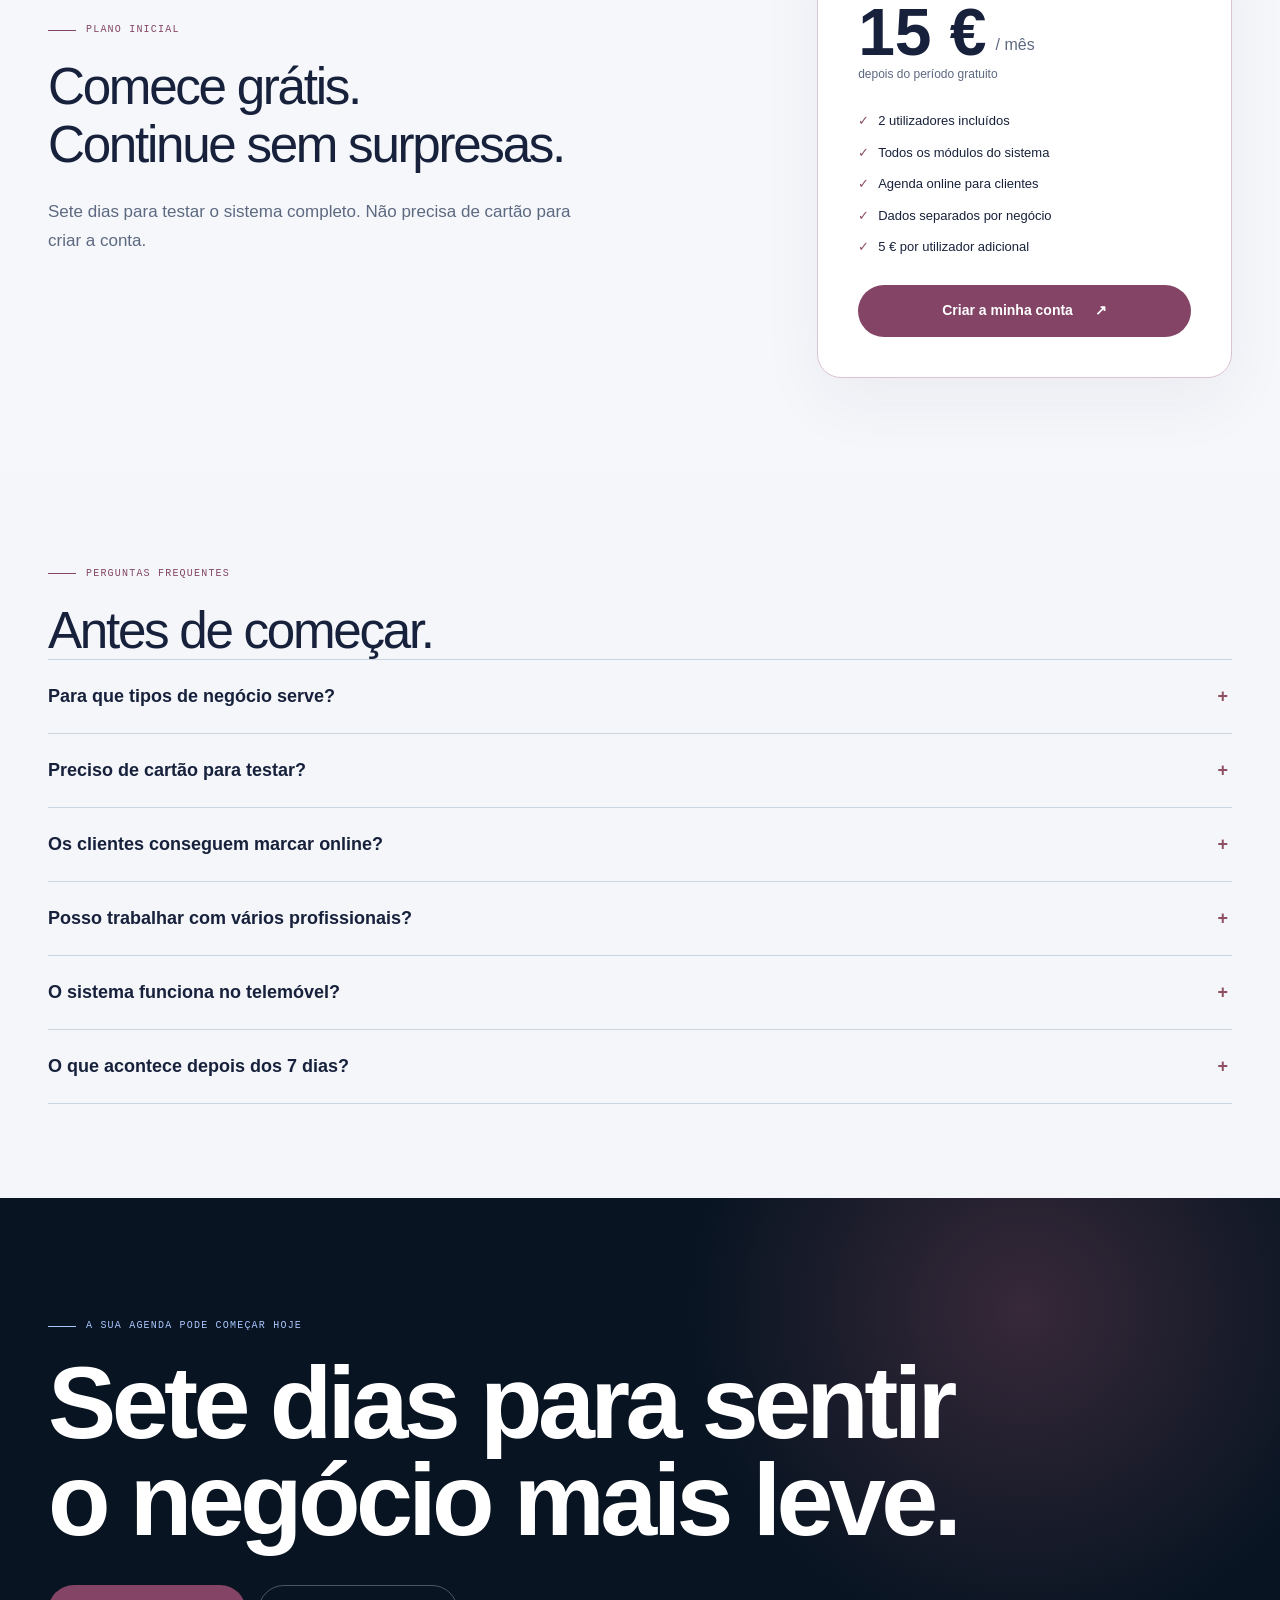
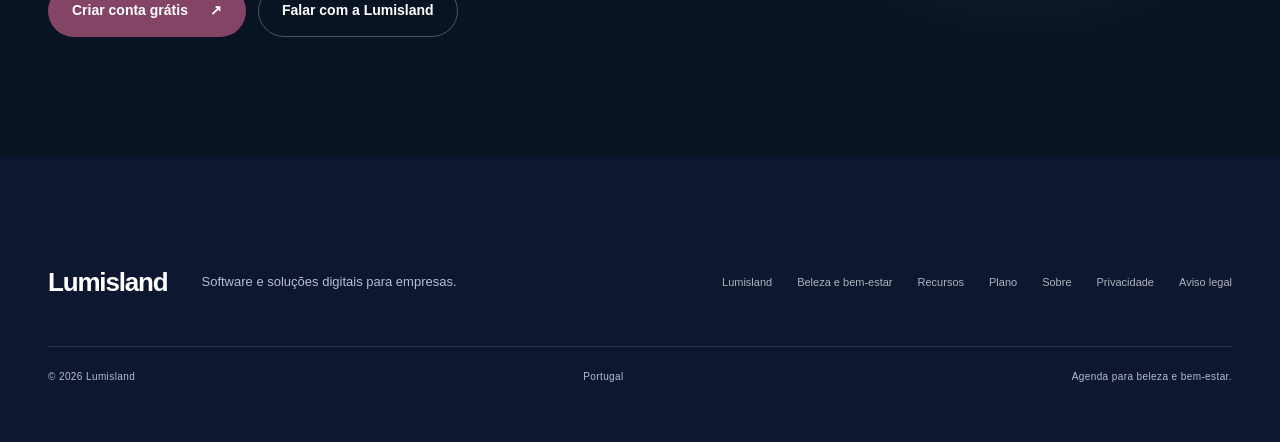
==== commit 86635409: "feat: redesign all solution pages with distinct premium presentations" ====
--- a/aurea/index.html
+++ b/aurea/index.html
@@ -28,8 +28,9 @@
   <script src="../js/analytics.js" defer></script>
   <script type="application/ld+json">{"@context":"https://schema.org","@type":"SoftwareApplication","name":"Lumisland Agenda para Beleza e Bem-estar","applicationCategory":"BusinessApplication","operatingSystem":"Web","url":"https://lumisland.pt/aurea/","description":"Sistema de agenda e gestão para barbearias, salões, unhas, estética, depilação, massagem e terapia.","offers":{"@type":"Offer","price":"15","priceCurrency":"EUR","description":"Plano Inicial após 7 dias de teste gratuito, com dois utilizadores incluídos."},"provider":{"@type":"Organization","name":"Lumisland","url":"https://lumisland.pt/"}}</script>
 <link rel="stylesheet" href="../css/premium.css?v=20260923-2">
+<link rel="stylesheet" href="../css/solutions.css?v=20260925-1">
 </head>
-<body class="aurea-page">
+<body class="solution-page aurea-page">
   <a class="skip-link" href="#conteudo">Saltar para o conteúdo</a>
   <header class="site-header">
     <div class="container header-inner">
@@ -45,24 +46,29 @@
 
   <main id="conteudo">
     <section class="aurea-hero">
-      <img class="aurea-hero-image" src="../assets/images/aurea-multissetorial-hero.webp" alt="Profissionais de barbearia, salão, unhas e massagem num espaço de serviços organizado" width="1792" height="896">
-      <div class="aurea-hero-shade" aria-hidden="true"></div>
-      <div class="container aurea-hero-content">
+      <div class="container aurea-hero-grid"><div class="aurea-hero-content">
         <p class="eyebrow eyebrow-light"><span class="eyebrow-line"></span> Gestão para serviços com marcação</p>
         <h1>O seu talento cuida de pessoas.<br><span>A agenda cuida da gestão.</span></h1>
         <p class="aurea-lead">Agenda, clientes, equipa, pagamentos e resultados num sistema preparado para a sua área.</p>
         <div class="hero-actions"><a class="button button-primary" href="https://aurea.lumisland.pt/" data-product="Beleza e bem-estar teste 7 dias">Criar conta · 7 dias grátis <span aria-hidden="true">↗</span></a><a class="button button-quiet" href="#recursos">Ver tudo o que inclui</a></div>
         <ul class="aurea-trust"><li>Sem cartão</li><li>Configuração por setor</li><li>Computador e telemóvel</li></ul>
       </div>
+        <div class="solution-stage aurea-stage">
+          <div class="stage-heading"><strong>Áurea</strong><span>Mais tempo para cuidar.<br>Mais espaço para crescer.</span></div>
+          <img class="aurea-stage-photo" src="../assets/images/aurea-barbearia-salao.webp" alt="Profissionais de beleza a atender clientes num salão" width="1536" height="1024" fetchpriority="high">
+          <div class="day-card" role="img" aria-label="Exemplo ilustrativo de uma agenda com duas marcações confirmadas">
+            <div><strong>O seu dia, organizado.</strong><span>Agenda</span></div>
+            <p><b>09:00</b><span>Corte e cuidado</span><i></i></p>
+            <p><b>10:30</b><span>Tempo para o próximo cliente</span><i></i></p>
+          </div>
+          <div class="stage-caption"><span>O seu talento. A sua gestão.</span><b aria-hidden="true">↗</b></div>
+        </div>
+      </div>
     </section>
 
     <section id="setores" class="sector-strip" aria-label="Áreas atendidas"><div class="container"><span>Barbearias</span><i></i><span>Salões</span><i></i><span>Unhas</span><i></i><span>Depilação</span><i></i><span>Massagem</span><i></i><span>Terapia</span></div></section>
 
-    <section class="aurea-visual-story" aria-label="Áreas profissionais atendidas pela agenda de beleza e bem-estar">
-      <figure class="visual-story-main" data-tilt><img src="../assets/images/aurea-barbearia-salao.webp" alt="Barbeiro e cabeleireira a atender clientes num salão contemporâneo" width="1536" height="1024" loading="lazy"><figcaption><span>01</span><strong>Barbearia &amp; salão</strong></figcaption></figure>
-      <figure data-tilt><img src="../assets/images/aurea-unhas-estetica.webp" alt="Profissional de unhas durante um atendimento de manicure" width="1536" height="1024" loading="lazy"><figcaption><span>02</span><strong>Unhas &amp; estética</strong></figcaption></figure>
-      <figure data-tilt><img src="../assets/images/aurea-massagem-terapia.webp" alt="Espaço profissional preparado para massagem e terapia" width="1536" height="1024" loading="lazy"><figcaption><span>03</span><strong>Massagem &amp; terapia</strong></figcaption></figure>
-    </section>
+
 
     <section class="section aurea-intro">
       <div class="container intro-grid"><div><p class="eyebrow"><span class="eyebrow-line"></span> Uma plataforma, várias áreas</p><h2>Escolha o seu setor.<br>O sistema adapta-se.</h2></div><p>Ao criar a conta, a agenda prepara serviços, nomes e módulos adequados à sua atividade. Começa com uma base pronta e personaliza tudo ao ritmo do negócio.</p></div>
@@ -74,6 +80,12 @@
         <article><span>05</span><div class="sector-symbol">≈</div><h3>Massagem</h3></article>
         <article><span>06</span><div class="sector-symbol">○</div><h3>Terapia</h3></article>
       </div>
+    </section>
+
+    <section class="aurea-visual-story" aria-label="Áreas profissionais atendidas pela agenda de beleza e bem-estar">
+      <figure class="visual-story-main" data-tilt><img src="../assets/images/aurea-barbearia-salao.webp" alt="Barbeiro e cabeleireira a atender clientes num salão contemporâneo" width="1536" height="1024" loading="lazy"><figcaption><span>01</span><strong>Barbearia &amp; salão</strong></figcaption></figure>
+      <figure data-tilt><img src="../assets/images/aurea-unhas-estetica.webp" alt="Profissional de unhas durante um atendimento de manicure" width="1536" height="1024" loading="lazy"><figcaption><span>02</span><strong>Unhas &amp; estética</strong></figcaption></figure>
+      <figure data-tilt><img src="../assets/images/aurea-massagem-terapia.webp" alt="Espaço profissional preparado para massagem e terapia" width="1536" height="1024" loading="lazy"><figcaption><span>03</span><strong>Massagem &amp; terapia</strong></figcaption></figure>
     </section>
 
     <section class="section product-section">
--- a/css/solutions.css
+++ b/css/solutions.css
@@ -0,0 +1,281 @@
+/* Product pages: a shared studio system, with a distinct accent for each solution. */
+.solution-page { --accent: #3159dc; --accent-soft: #e9efff; --accent-deep: #193b98; background: #fafbfe; }
+.solution-page.aurea-page { --accent: #834465; --accent-soft: #f3e9f0; --accent-deep: #522b41; --rose: #834465; --rose-dark: #683451; }
+.solution-page.tvde-page { --accent: #187861; --accent-soft: #e5f3ed; --accent-deep: #124a3d; }
+.solution-page .button-primary { background: var(--accent); color: #fff; box-shadow: none; }
+.solution-page .button-primary:hover { background: var(--accent-deep); box-shadow: 0 8px 24px #17213b15; }
+.solution-page .product-brand { color: var(--accent); border-color: var(--line); }
+.solution-page :is(.workshop-hero,.tvde-hero,.aurea-hero,.web-hero) { min-height: 0; background: #fafbfe; color: var(--ink); overflow: hidden; position: relative; }
+.solution-page :is(.workshop-glow,.tvde-orb,.aurea-hero-shade,.aurea-hero-image) { display: none; }
+.solution-page :is(.workshop-hero-grid,.tvde-hero-grid,.web-hero-grid,.aurea-hero-grid) { display: grid; grid-template-columns: minmax(0,1fr) minmax(0,1fr); align-items: center; gap: 60px; min-height: 0; padding-top: 158px; padding-bottom: 76px; }
+.solution-page :is(.workshop-hero-copy,.tvde-copy,.web-hero-copy,.aurea-hero-content) { text-align: left; max-width: none; padding: 0; }
+.solution-page :is(.workshop-hero,.tvde-hero,.web-hero,.aurea-hero) h1 { max-width: 710px; margin: 23px 0 25px; color: var(--ink); font: 500 clamp(48px,5.2vw,76px)/1.035 var(--display); letter-spacing: -.055em; }
+.solution-page :is(.workshop-hero,.tvde-hero,.web-hero,.aurea-hero) h1 span { color: var(--accent); }
+.solution-page :is(.workshop-hero,.tvde-hero,.web-hero,.aurea-hero) .eyebrow { color: var(--accent); font-size: 10px; line-height: 1.6; }
+.solution-page :is(.workshop-lead,.tvde-lead,.web-lead,.aurea-lead) { max-width: 570px; margin: 0 0 27px; color: var(--muted); font-size: 16px; line-height: 1.8; }
+.solution-page :is(.workshop-hero,.tvde-hero,.web-hero,.aurea-hero) .hero-actions { justify-content: flex-start; gap: 12px; }
+.solution-page :is(.workshop-hero,.tvde-hero,.web-hero,.aurea-hero) .button-quiet { color: var(--ink); border-color: #c9d2e3; background: transparent; }
+.solution-page :is(.hero-trust,.tvde-trust,.web-trust,.aurea-trust) { display: flex; justify-content: flex-start; gap: 12px 20px; margin: 25px 0 0; padding: 0; color: var(--muted); font-size: 11px; line-height: 1.65; flex-wrap: wrap; }
+.solution-page :is(.hero-trust,.tvde-trust,.web-trust,.aurea-trust) li::before { color: var(--accent); }
+.solution-stage { position: relative; min-width: 0; padding: 28px 24px 45px; background: var(--accent-soft); border: 1px solid color-mix(in srgb,var(--accent) 15%,transparent); border-radius: 30px; isolation: isolate; }
+.solution-stage::before { content: ''; position: absolute; inset: 0; z-index: -1; border-radius: inherit; background-image: linear-gradient(#ffffff70 1px,transparent 1px),linear-gradient(90deg,#ffffff70 1px,transparent 1px); background-size: 42px 42px; mask-image: linear-gradient(140deg,#000,transparent 70%); }
+.stage-heading { display: flex; align-items: center; justify-content: space-between; gap: 20px; margin: 0 0 30px; color: var(--accent-deep); }
+.stage-heading strong { font: 500 34px/1 var(--display); letter-spacing: -.055em; }
+.stage-heading span { font: 400 9px/1.6 var(--mono); text-align: right; text-transform: uppercase; letter-spacing: .06em; }
+.stage-caption { display: flex; justify-content: space-between; align-items: center; gap: 20px; margin: 29px 0 0; color: var(--accent-deep); font: 400 10px/1.5 var(--mono); }
+.stage-caption::before { content: ''; height: 7px; width: 7px; border-radius: 50%; background: var(--accent); box-shadow: 0 0 0 5px color-mix(in srgb,var(--accent) 10%,transparent); }
+.stage-caption span { margin-right: auto; }
+.solution-page :is(.product-preview,.tvde-preview) { width: 100%; margin: 0; transform: none; border: 1px solid #cfd8e5; border-radius: 13px; box-shadow: 0 28px 55px #1525441c; }
+.solution-page .preview-browser { border-radius: 13px 13px 0 0; }
+.solution-page .product-preview .preview-shell { min-height: 340px; grid-template-columns: 43px minmax(0,1fr); }
+.solution-page .product-preview .preview-side { padding: 18px 7px; gap: 19px; }
+.solution-page .product-preview .preview-main { padding: 18px 14px; min-width: 0; }
+.solution-page .product-preview .preview-head strong { font-size: 16px; }
+.solution-page .product-preview .preview-metrics { gap: 6px; }
+.solution-page .product-preview .preview-metrics article { padding: 11px 8px; }
+.solution-page .product-preview .preview-metrics strong { font-size: 20px; }
+.solution-page .product-preview .preview-content { grid-template-columns: 1fr; }
+.solution-page .product-preview .preview-content aside { display: none; }
+.solution-page .product-preview .preview-logo { width: 28px; height: 28px; font-size: 10px; }
+.solution-page .preview-floating { display: none; }
+.solution-page .workshop-price-note { margin-top: 27px; padding-top: 22px; border-top: 1px solid var(--line); color: var(--ink); }
+.solution-page .workshop-price-note strong { font-size: 29px; color: var(--ink); }
+.solution-page .workshop-price-note small,.solution-page .workshop-price-note>span { color: var(--muted); font-size: 10px; }
+.solution-page .tvde-preview .preview-body { min-height: 340px; grid-template-columns: 40px minmax(0,1fr); }
+.solution-page .tvde-preview .preview-body aside { padding: 16px 5px; background: var(--accent-deep); }
+.solution-page .tvde-preview .preview-body aside b { width: 28px; height: 28px; font-size: 10px; background: var(--accent); overflow: hidden; }
+.solution-page .tvde-preview .preview-content { padding: 18px 14px; min-width: 0; }
+.solution-page .tvde-preview .metric-grid { gap: 6px; }
+.solution-page .tvde-preview .metric-grid article { padding: 12px 8px; }
+.solution-page .tvde-preview .metric-grid strong { font-size: 16px; letter-spacing: -.04em; }
+.solution-page .tvde-preview .preview-badge { position: relative; bottom: auto; right: auto; margin: 0 14px 14px 54px; box-shadow: none; font-size: 11px; background: #eef8f3; border: 0; }
+.solution-page .tvde-language { flex: 0 0 auto; margin-left: 0; }
+.solution-page .tvde-language select { width: 108px; min-height: 44px; padding: 8px; border: 1px solid var(--line); border-radius: 10px; background: #fff; color: var(--ink); font: 12px var(--body); cursor: pointer; }
+.solution-page .tvde-language select:focus-visible { outline: 2px solid var(--accent); outline-offset: 3px; }
+/* Áurea: editorial photography and the rhythm of a working day. */
+.aurea-stage { padding-bottom: 28px; }
+.aurea-stage-photo { height: 290px; width: 100%; object-fit: cover; border-radius: 160px 160px 16px 16px; }
+.day-card { position: relative; width: 88%; margin: -50px auto 0; padding: 22px; border: 1px solid #ece3e9; border-radius: 16px; background: #fff; box-shadow: 0 20px 35px #522b4114; }
+.day-card>div { display: flex; justify-content: space-between; align-items: center; gap: 15px; }
+.day-card>div strong { font: 500 22px var(--display); }
+.day-card>div span { color: var(--accent); font-size: 10px; }
+.day-card p { display: flex; align-items: center; gap: 16px; margin: 18px 0 0; padding-top: 15px; border-top: 1px solid #ece3e9; font-size: 11px; color: var(--muted); }
+.day-card p b { font: 400 12px var(--mono); color: var(--accent); }
+.day-card p span { flex: 1; }
+.day-card p i { width: 7px; height: 7px; border-radius: 50%; background: #488c69; }
+.solution-page .aurea-visual-story { width: min(1280px,calc(100% - 96px)); margin: 0 auto 90px; gap: 18px; grid-template-columns: 1.4fr 1fr 1fr; grid-template-rows: 340px; background: transparent; }
+.solution-page .aurea-visual-story figure { border-radius: 18px; grid-row: auto; }
+.solution-page .aurea-visual-story figcaption { padding: 22px; }
+.solution-page .aurea-visual-story figcaption strong { font-size: 22px; }
+.solution-page .aurea-intro { padding-bottom: 60px; }
+.solution-page .sector-grid { border: 0; gap: 12px; margin-top: 40px; }
+.solution-page .sector-grid article { border: 1px solid #e9dce5; border-radius: 12px; min-height: 145px; background: #fff; padding: 20px; }
+.solution-page .sector-symbol { font-size: 32px; margin: 8px 0 12px; color: var(--accent); }
+.solution-page .sector-grid article>span { display: none; }
+.solution-page .sector-grid h3 { font-size: 17px; }
+.solution-page .product-section { background: #332536; border-radius: 30px; margin: 0 24px; color: #fff; }
+.solution-page .product-copy .eyebrow,.solution-page .product-copy .text-link { color: #eac6df; }
+.solution-page .product-copy>p { color: #d6c7d4; }
+.solution-page .aurea-preview { border-radius: 14px; box-shadow: 0 28px 60px #0003; transform: none; }
+.solution-page .resources-section { background: #fafbfe; }
+.solution-page .resource-grid { grid-template-columns: repeat(3,minmax(0,1fr)); gap: 0 35px; border: 0; }
+.solution-page .resource-grid article { padding: 28px 0; border: 0; border-top: 1px solid var(--line); border-radius: 0; background: transparent; min-height: 220px; }
+.solution-page .resource-grid article>span { float: right; font: 10px var(--mono); color: var(--muted); }
+.solution-page .resource-icon { display: grid; place-items: center; width: 44px; height: 44px; margin: 0 0 22px; color: var(--accent); background: var(--accent-soft); border-radius: 12px; box-shadow: none; font-size: 26px; }
+.solution-page .resource-grid h3 { font-size: 23px; }
+.solution-page .start-section { background: var(--accent-soft); color: var(--ink); }
+.solution-page .start-section .eyebrow { color: var(--accent); }
+.solution-page .start-steps article { border-color: #dbc5d4; }
+.solution-page .start-steps p { color: var(--muted); }
+.solution-page .start-steps article>span { background: white; color: var(--accent); }
+.solution-page .plan-card { border: 1px solid #dac3d2; box-shadow: 0 25px 65px #522b410d; border-radius: 24px; padding: 40px; }
+/* Sections alternate generous editorial space with dense, readable product detail. */
+.solution-page :is(.sector-strip,.workshop-signal,.tvde-flow,.signal-strip) { border-block: 1px solid var(--line); background: #fff; }
+.solution-page :is(.sector-strip,.workshop-signal,.tvde-flow) .container { padding-block: 24px; color: var(--muted); }
+.solution-page .section { padding-block: 94px; }
+.solution-page .section-intro { margin-bottom: 44px; }
+.solution-page .eyebrow:not(.eyebrow-light) { color: var(--accent); }
+.solution-page .section h2 { font-size: clamp(36px,4vw,56px); font-weight: 500; line-height: 1.12; letter-spacing: -.045em; }
+.solution-page .workshop-story { width: min(1280px,calc(100% - 96px)); margin: 80px auto 0; min-height: 370px; border-radius: 24px; overflow: hidden; }
+.solution-page .workshop-story-copy { width: 100%; padding: 50px; }
+.solution-page .workshop-features { background: #fafbfe; color: var(--ink); }
+.solution-page .workshop-features .eyebrow { color: var(--accent); }
+.solution-page .workshop-features .section-intro>p { color: var(--muted); }
+.solution-page .workshop-feature-grid { grid-template-columns: repeat(2,minmax(0,1fr)); gap: 20px; }
+.solution-page .workshop-feature { min-height: 245px; padding: 30px; background: #fff; border: 1px solid var(--line); color: var(--ink); border-radius: 20px; }
+.solution-page .workshop-feature.feature-highlight { background: var(--accent-soft); }
+.solution-page .workshop-feature h3 { font-size: 30px; max-width: 330px; }
+.solution-page .feature-number { color: var(--accent); }
+.solution-page .mini-flow span { color: var(--accent-deep); background: #fff; border-color: #c9d5f3; }
+.solution-page .mini-flow i { background: #94a7d9; }
+.solution-page .feature-visual-calendar { background: var(--accent-soft); border-color: var(--line); color: var(--accent-deep); }
+.solution-page .feature-visual-stock i { background: #d5e0ff; border-color: #9db3ee; }
+.solution-page .workshop-process { background: #eef2f8; }
+.solution-page .onboarding-grid article { background: transparent; border: 0; border-top: 1px solid #c8d2e4; border-radius: 0; }
+.solution-page .founder-section { background: #fff; }
+.solution-page .founder-copy h2 { color: var(--ink); }
+.solution-page .founder-copy>p { color: var(--muted); }
+.solution-page .founder-card { border-color: var(--line); box-shadow: 0 24px 70px #17213b0c; }
+.solution-page .tvde-pain { background: #fff; }
+.solution-page .chaos-board { transform: none; box-shadow: none; border-radius: 20px; }
+.solution-page .tvde-features { background: #f0f5f2; }
+.solution-page .feature-grid { gap: 18px; }
+.solution-page .feature-grid article { min-height: 225px; padding: 28px; border: 1px solid #d8e4dc; border-radius: 18px; }
+.solution-page .feature-grid article>span { color: var(--accent); }
+.solution-page .feature-grid h3 { font-size: 26px; }
+.solution-page .system-showcase { background: #fafbfe; }
+.solution-page .showcase-row { padding: 48px; background: #ecf3ef; border: 1px solid #dce7df; border-radius: 24px; margin-top: 28px; gap: 48px; }
+.solution-page .showcase-row.reverse { background: #f0f2f8; }
+.solution-page .showcase-copy>span { color: var(--accent); font-family: var(--mono); font-weight: 400; }
+.solution-page .showcase-copy h3 { font-size: clamp(28px,2.7vw,38px); font-weight: 500; }
+.solution-page .system-screen { box-shadow: 0 20px 40px #183c2e0e; }
+.solution-page .tvde-modes { background: #133b31; margin: 0 24px; border-radius: 30px; }
+.solution-page .mode-grid .mode-highlight { background: #215244; border-color: #71a690; }
+.solution-page .mode-grid article small { color: #a7d4ba; }
+.solution-page .security-grid li { border: 0; border-bottom: 1px solid var(--line); border-radius: 0; padding: 24px 0; background: transparent; }
+.solution-page .tvde-faq .faq-grid { grid-template-columns: 1fr 1fr; gap: 0 40px; }
+.solution-page .tvde-faq details { border: 0; border-bottom: 1px solid var(--line); border-radius: 0; padding: 24px 0; background: transparent; }
+.solution-page .tvde-faq summary { padding-right: 15px; line-height: 1.5; }
+.solution-page .tvde-cta { background: #133b31; }
+/* Websites: a composed desktop/mobile design study, not a generic stock photo. */
+.web-design-stage { padding: 28px 24px 0; background: #e9edff; min-height: 580px; }
+.design-window { position: relative; overflow: hidden; background: #17213b; border: 1px solid #bec9e9; border-radius: 13px; box-shadow: 0 25px 40px #233b771c; transform: rotate(-3deg); }
+.design-window-bar { display: flex; justify-content: space-between; padding: 13px 17px; border-bottom: 1px solid #ffffff20; color: #a6b5d1; font: 9px var(--mono); }
+.design-window-content { position: relative; min-height: 300px; padding: 35px 27px; overflow: hidden; }
+.design-window-content small { color: #c1d0ed; font: 9px var(--mono); }
+.design-window-content strong { display: block; position: relative; z-index: 1; margin: 22px 0; max-width: 220px; color: #fff; font: 500 clamp(37px,4vw,57px)/1.02 var(--display); letter-spacing: -.04em; }
+.design-window-content>span { display: inline-flex; gap: 35px; padding: 11px 15px; border: 1px solid #ffffff70; border-radius: 30px; color: #fff; font-size: 9px; position: relative; z-index: 1; }
+.design-orbit { position: absolute; width: 230px; height: 230px; border: 42px solid #809bf6; border-radius: 50%; right: -30px; top: 55px; transform: rotate(-35deg) skewY(15deg); box-shadow: inset 12px 10px 18px #0005,12px 17px 24px #0004; }
+.design-phone { position: relative; width: 148px; min-height: 229px; margin: -96px 12px 0 auto; padding: 24px 16px 15px; background: #f6f4ee; color: #34413c; border: 5px solid #fff; border-radius: 25px; box-shadow: 0 22px 35px #17213b24; transform: rotate(8deg); }
+.design-phone::before { content: ''; position: absolute; width: 37px; height: 5px; top: 7px; left: calc(50% - 18px); border-radius: 5px; background: #d6d7d3; }
+.design-phone small { font: 8px var(--mono); }
+.design-phone strong { display: block; margin: 18px 0; font: 500 26px/1.04 var(--display); letter-spacing: -.04em; }
+.design-phone-art { height: 69px; border-radius: 45px 45px 5px 5px; background: linear-gradient(125deg,#bdc9b0,#758c69); }
+.design-stage-note { position: absolute; left: 28px; bottom: 32px; max-width: 210px; font: 10px/1.7 var(--mono); color: var(--accent-deep); }
+.solution-page .web-brief-card { display: grid; grid-template-columns: .6fr 1.1fr 1fr; align-items: center; gap: 32px; width: min(1280px,calc(100% - 96px)); margin: 0 auto 70px; padding: 28px 0; border: 0; border-block: 1px solid var(--line); border-radius: 0; box-shadow: none; background: transparent; }
+.solution-page .web-brief-card .web-card-label { margin: 0; }
+.solution-page .web-brief-card>strong { font-size: 27px; font-weight: 500; margin: 0; }
+.solution-page .web-brief-card p { margin: 0; }
+.solution-page .web-brief-card a { grid-column: 3; padding: 0; border: 0; margin-top: -15px; }
+.solution-page .web-type-grid { gap: 20px; }
+.solution-page .web-type-grid article { min-height: 295px; padding: 34px; position: relative; overflow: hidden; }
+.solution-page .web-type-grid article::after { content: '↗'; position: absolute; top: 25px; right: 28px; font-size: 30px; color: #a8b9ee; }
+.solution-page .web-type-grid article:nth-child(2),.solution-page .web-type-grid article:nth-child(3) { background: #edf1ff; }
+.solution-page .web-type-grid article>span { font-family: var(--mono); margin-bottom: 35px; }
+.solution-page .web-type-grid h3 { font-weight: 500; }
+.solution-page .web-included-grid { gap: 0 40px; }
+.solution-page .web-included-grid article { border: 0; border-top: 1px solid #ffffff30; border-radius: 0; padding: 25px 0; min-height: 230px; }
+.solution-page .web-included-grid span { margin-bottom: 28px; }
+.solution-page .launch-offer { background: #e9efff; }
+.solution-page .commitment-grid article { background: transparent; border: 0; border-top: 1px solid var(--line); border-radius: 0; }
+.solution-page .faq-section,.solution-page .web-faq,.solution-page .tvde-faq { background: #f4f6fa; }
+@media (hover: hover) and (prefers-reduced-motion: no-preference) {
+  .solution-stage .design-window,.solution-stage .design-phone,.solution-stage .aurea-stage-photo { transition: transform .6s cubic-bezier(.2,.7,.2,1); }
+  .solution-stage:hover .design-window { transform: rotate(0) translateY(-5px); }
+  .solution-stage:hover .design-phone { transform: rotate(3deg) translateY(-5px); }
+  .aurea-stage:hover .aurea-stage-photo { transform: translateY(-5px); }
+  .solution-page .workshop-feature,.solution-page .web-type-grid article { transition: transform .25s,box-shadow .25s; }
+  .solution-page .workshop-feature:hover,.solution-page .web-type-grid article:hover { transform: translateY(-4px); box-shadow: 0 18px 40px #17213b09; }
+}
+@media (max-width: 1200px) {
+  .solution-page :is(.workshop-hero-grid,.tvde-hero-grid,.web-hero-grid,.aurea-hero-grid) { gap: 32px; }
+  .solution-page.tvde-page .brand-mark { width: 28px; }
+  .solution-page.tvde-page .header-inner { gap: 14px; }
+  .solution-page.tvde-page .site-nav { gap: 14px; }
+  .solution-page .product-preview .preview-head>span { display: none; }
+  .solution-page .showcase-row { padding: 30px; gap: 30px; }
+}
+@media (max-width: 1000px) {
+  .solution-page :is(.workshop-hero-grid,.tvde-hero-grid,.web-hero-grid,.aurea-hero-grid) { grid-template-columns: 1fr; padding-top: 135px; gap: 44px; }
+  .solution-page :is(.workshop-hero,.tvde-hero,.web-hero,.aurea-hero) h1 { max-width: 760px; font-size: clamp(48px,8vw,72px); margin-left: 0; }
+  .solution-stage { width: 100%; max-width: 700px; justify-self: center; }
+  .solution-page :is(.tvde-lead,.tvde-copy h1) { margin-left: 0; }
+  .solution-page .aurea-visual-story { width: calc(100% - 64px); grid-template-rows: 270px; }
+  .solution-page .aurea-visual-story figcaption { padding: 16px; }
+  .solution-page .aurea-visual-story figcaption strong { font-size: 18px; }
+  .solution-page .workshop-story { width: calc(100% - 64px); }
+  .solution-page .product-layout { grid-template-columns: 1fr; }
+  .solution-page .showcase-row,.solution-page .showcase-row.reverse { grid-template-columns: 1fr; }
+  .solution-page .showcase-row.reverse .showcase-copy { order: 0; }
+  .solution-page .web-brief-card { width: calc(100% - 64px); grid-template-columns: 1fr 1fr; }
+  .solution-page .web-brief-card .web-card-label { grid-column: 1/-1; }
+  .solution-page .web-brief-card a { grid-column: 2; margin-top: 0; }
+  .solution-page .tvde-language { margin-left: auto; }
+  .solution-page.tvde-page .nav-toggle { order: 3; }
+}
+@media (max-width: 760px) {
+  .solution-page :is(.workshop-hero-grid,.tvde-hero-grid,.web-hero-grid,.aurea-hero-grid) { padding-top: 116px; padding-bottom: 45px; gap: 38px; }
+  .solution-page :is(.workshop-hero,.tvde-hero,.web-hero,.aurea-hero) h1 { font-size: clamp(41px,10.4vw,66px); letter-spacing: -.05em; }
+  .solution-page :is(.workshop-lead,.tvde-lead,.web-lead,.aurea-lead) { font-size: 15px; }
+  .solution-page .section { padding-block: 62px; }
+  .solution-page .section h2 { font-size: 37px; }
+  .solution-stage { border-radius: 20px; padding: 22px 14px 28px; }
+  .stage-heading { margin-bottom: 22px; }
+  .stage-heading strong { font-size: 28px; }
+  .stage-heading span { font-size: 8px; }
+  .stage-caption { font-size: 9px; margin-top: 23px; }
+  .solution-page .product-preview .preview-metrics { grid-template-columns: repeat(3,minmax(0,1fr)); }
+  .solution-page .product-preview .preview-metrics article { display: block; padding: 10px 5px; }
+  .solution-page .product-preview .preview-metrics strong { font-size: 16px; }
+  .solution-page .product-preview .preview-metrics em { display: none; }
+  .solution-page .product-preview .preview-metrics small { font-size: 7px; }
+  .solution-page .product-preview .preview-main { padding: 14px 9px; }
+  .solution-page .product-preview .preview-shell { grid-template-columns: 32px minmax(0,1fr); min-height: 305px; }
+  .solution-page .product-preview .preview-side { padding: 12px 4px; }
+  .solution-page .product-preview .preview-side i { width: 20px; height: 20px; }
+  .solution-page .product-preview .preview-logo { width: 24px; height: 24px; }
+  .solution-page .service-demo { gap: 6px; padding: 12px 6px; }
+  .solution-page .preview-browser small { padding-inline: 12px; }
+  .solution-page .tvde-preview .preview-top small { padding-inline: 12px; }
+  .solution-page .tvde-preview .preview-content { padding: 14px 10px; }
+  .solution-page .tvde-preview .preview-body { min-height: 0; }
+  .solution-page .tvde-preview .preview-content header { flex-wrap: wrap; gap: 8px; }
+  .solution-page .tvde-preview .metric-grid { grid-template-columns: repeat(2,minmax(0,1fr)); }
+  .solution-page .tvde-preview .metric-grid article:nth-child(3) { display: block; }
+  .solution-page .tvde-preview .metric-grid strong { font-size: 14px; }
+  .solution-page .tvde-preview .preview-badge { margin: 14px; padding: 12px; }
+  .solution-page.tvde-page .brand-word { font-size: 21px; }
+  .solution-page.tvde-page .brand-mark,.solution-page.tvde-page .product-brand { display: none; }
+  .solution-page.tvde-page .header-inner { gap: 10px; }
+  .solution-page.tvde-page .brand { flex: 0 0 auto; }
+  .solution-page :is(.sector-strip,.workshop-signal,.tvde-flow) .container { flex-wrap: wrap; justify-content: flex-start; gap: 14px 20px; overflow: visible; white-space: normal; }
+  .solution-page :is(.sector-strip,.workshop-signal,.tvde-flow) .container i { display: none; }
+  .aurea-stage-photo { height: 270px; }
+  .day-card { width: 92%; padding: 20px 16px; }
+  .solution-page .aurea-visual-story { width: calc(100% - 40px); grid-template-columns: 1fr 1fr; grid-template-rows: 270px 210px; gap: 12px; margin-bottom: 60px; }
+  .solution-page .aurea-visual-story .visual-story-main { grid-column: 1/-1; }
+  .solution-page .aurea-visual-story figcaption span { display: none; }
+  .solution-page .sector-grid { grid-template-columns: repeat(3,minmax(0,1fr)); gap: 9px; }
+  .solution-page .sector-grid article { padding: 15px 8px; min-height: 122px; }
+  .solution-page .sector-grid h3 { font-size: 15px; }
+  .solution-page .resource-grid { grid-template-columns: 1fr; gap: 0; }
+  .solution-page .resource-grid article { min-height: 0; padding: 25px 0; }
+  .solution-page .resource-icon { float: left; margin: 0 12px 0 0; font-size: 23px; width: 36px; height: 36px; }
+  .solution-page .resource-grid p { margin-left: 48px; }
+  .solution-page .product-section,.solution-page .tvde-modes { margin-inline: 10px; border-radius: 20px; }
+  .solution-page .product-section .container,.solution-page .tvde-modes .container { width: calc(100% - 30px); }
+  .solution-page .plan-card { padding: 28px; }
+  .solution-page .workshop-story { margin-top: 45px; width: calc(100% - 40px); min-height: 310px; }
+  .solution-page .workshop-story-copy { padding: 28px; }
+  .solution-page .workshop-story h2 { font-size: 37px; }
+  .solution-page .workshop-feature-grid { grid-template-columns: 1fr; }
+  .solution-page .workshop-feature { min-height: 230px; padding: 24px; }
+  .solution-page .showcase-row { padding: 24px 16px; margin-inline: -5px; }
+  .solution-page .screen-bar { flex-wrap: wrap; }
+  .solution-page .tvde-faq .faq-grid { grid-template-columns: 1fr; }
+  .web-design-stage { min-height: 535px; padding-bottom: 0; }
+  .design-window-content { min-height: 270px; padding: 25px 20px; }
+  .design-window-content strong { max-width: 150px; font-size: 40px; }
+  .design-orbit { width: 200px; height: 200px; border-width: 35px; right: -50px; }
+  .design-stage-note { left: 20px; bottom: 30px; max-width: 132px; font-size: 9px; }
+  .design-phone { width: 132px; min-height: 217px; margin-right: 0; }
+  .solution-page .web-brief-card { width: calc(100% - 40px); grid-template-columns: 1fr; gap: 18px; margin-bottom: 40px; }
+  .solution-page .web-brief-card a { grid-column: 1; }
+  .solution-page .web-type-grid article { padding: 28px; }
+  .solution-page .web-included-grid article { min-height: 0; }
+}
+.no-js .solution-page :is(.workshop-hero-grid,.tvde-hero-grid,.web-hero-grid,.aurea-hero-grid) { padding-top: 60px; }
+@media (max-width: 360px) { .solution-page.aurea-page .product-brand { display: none; } }
+@media (prefers-reduced-motion: reduce) {
+  .solution-page *, .solution-page *::before, .solution-page *::after { animation: none !important; transition: none !important; scroll-behavior: auto !important; }
+}
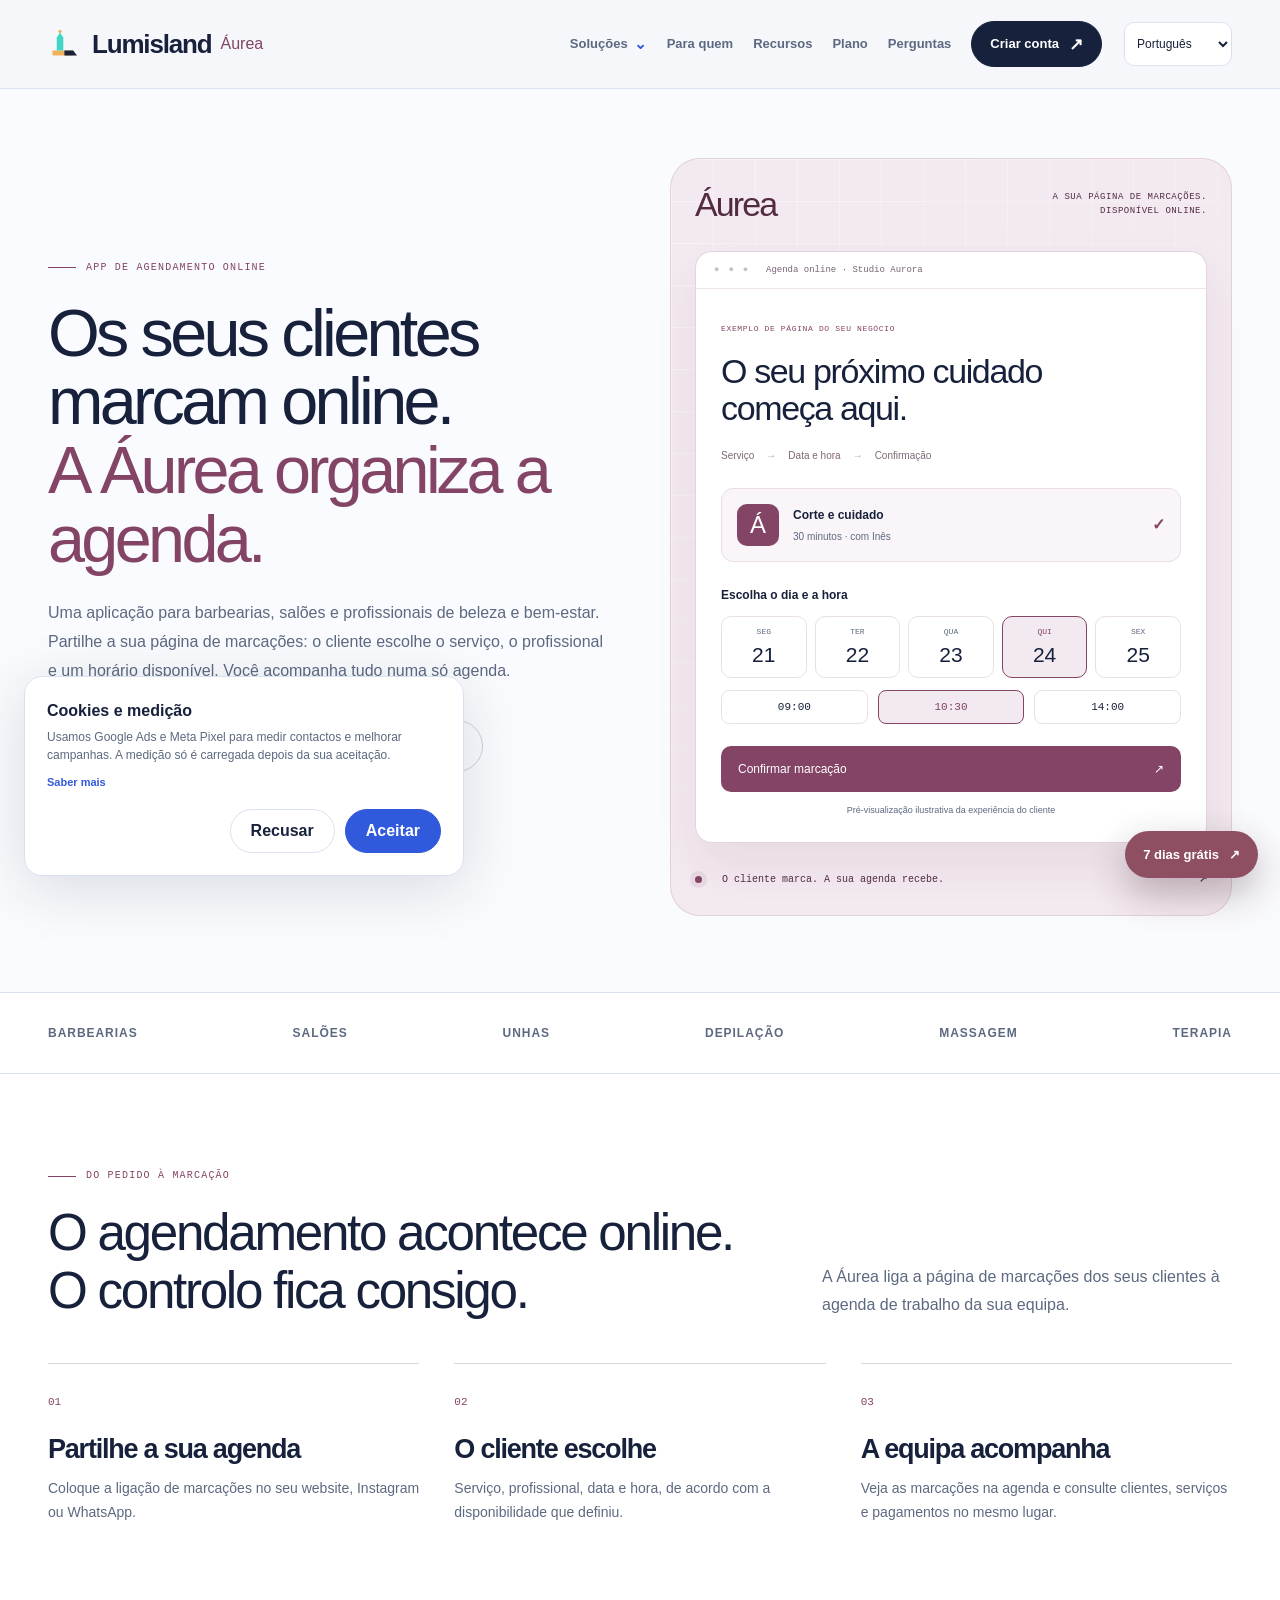
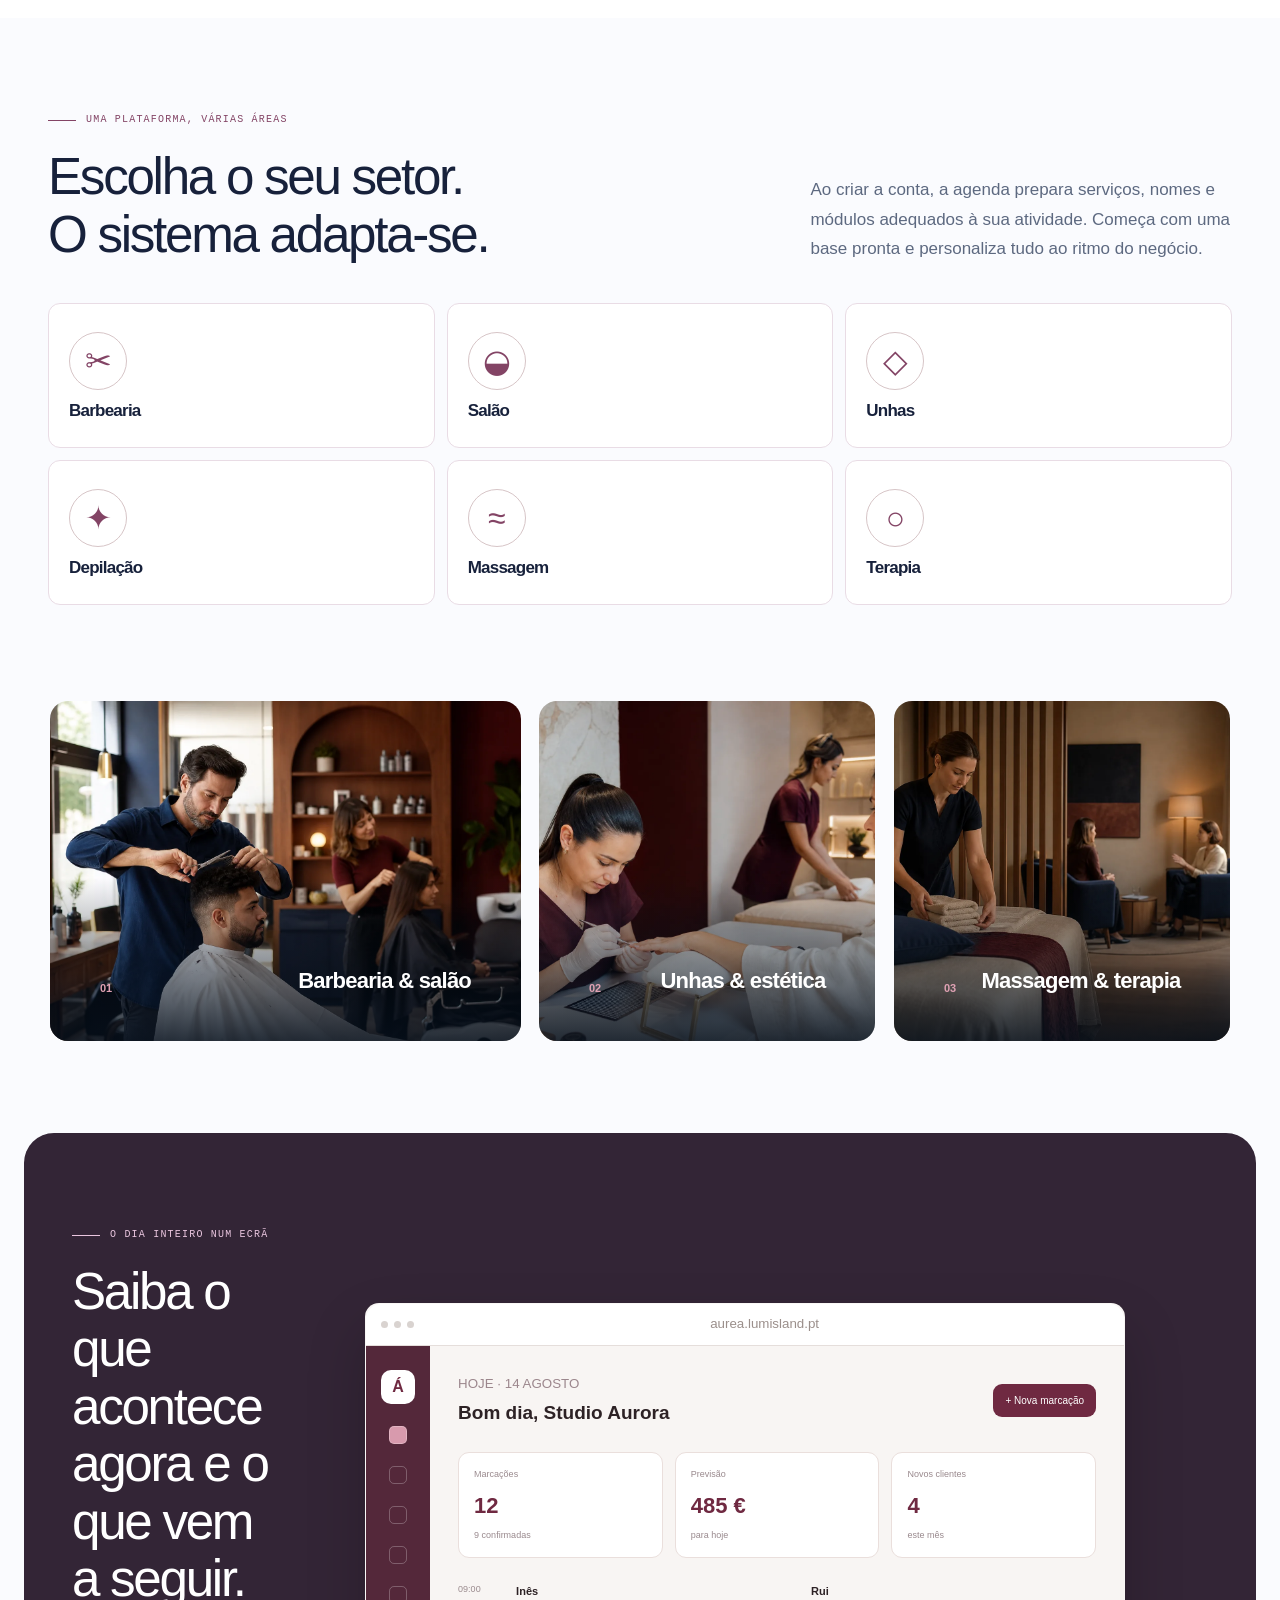
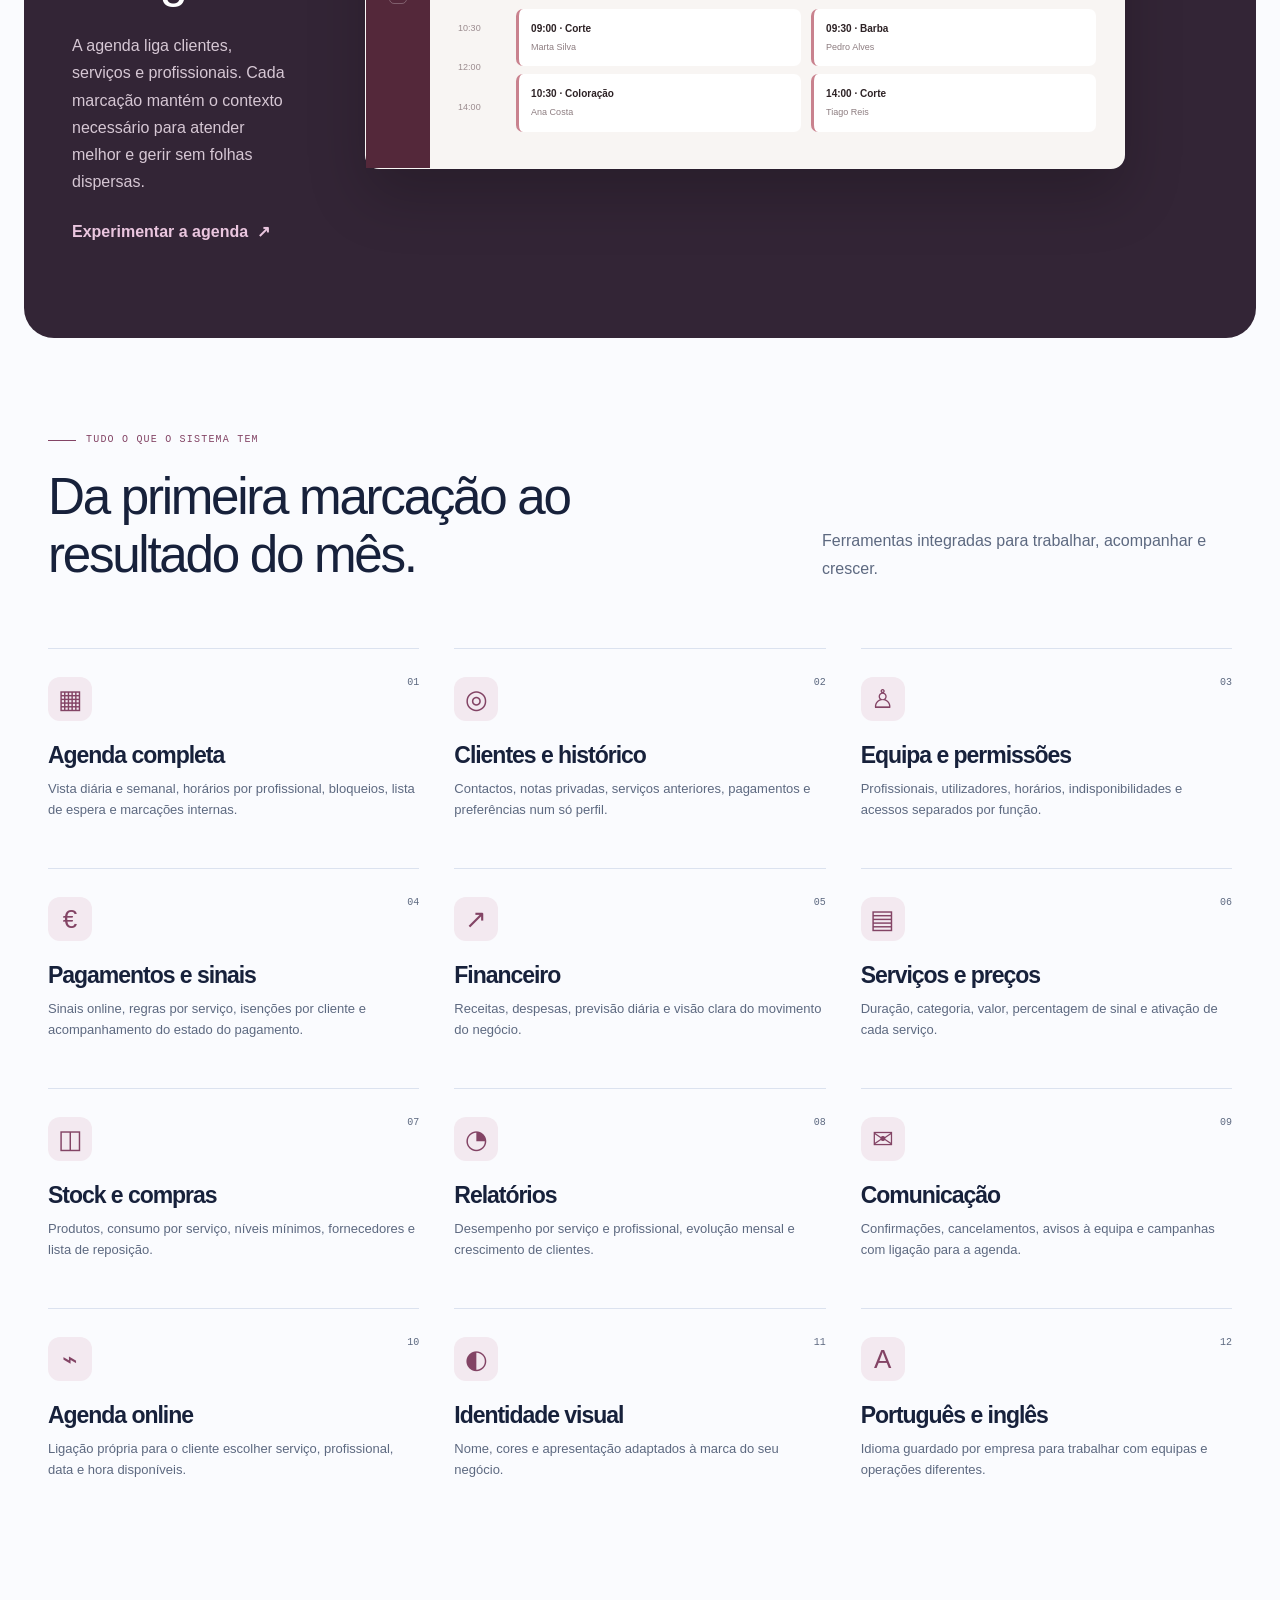
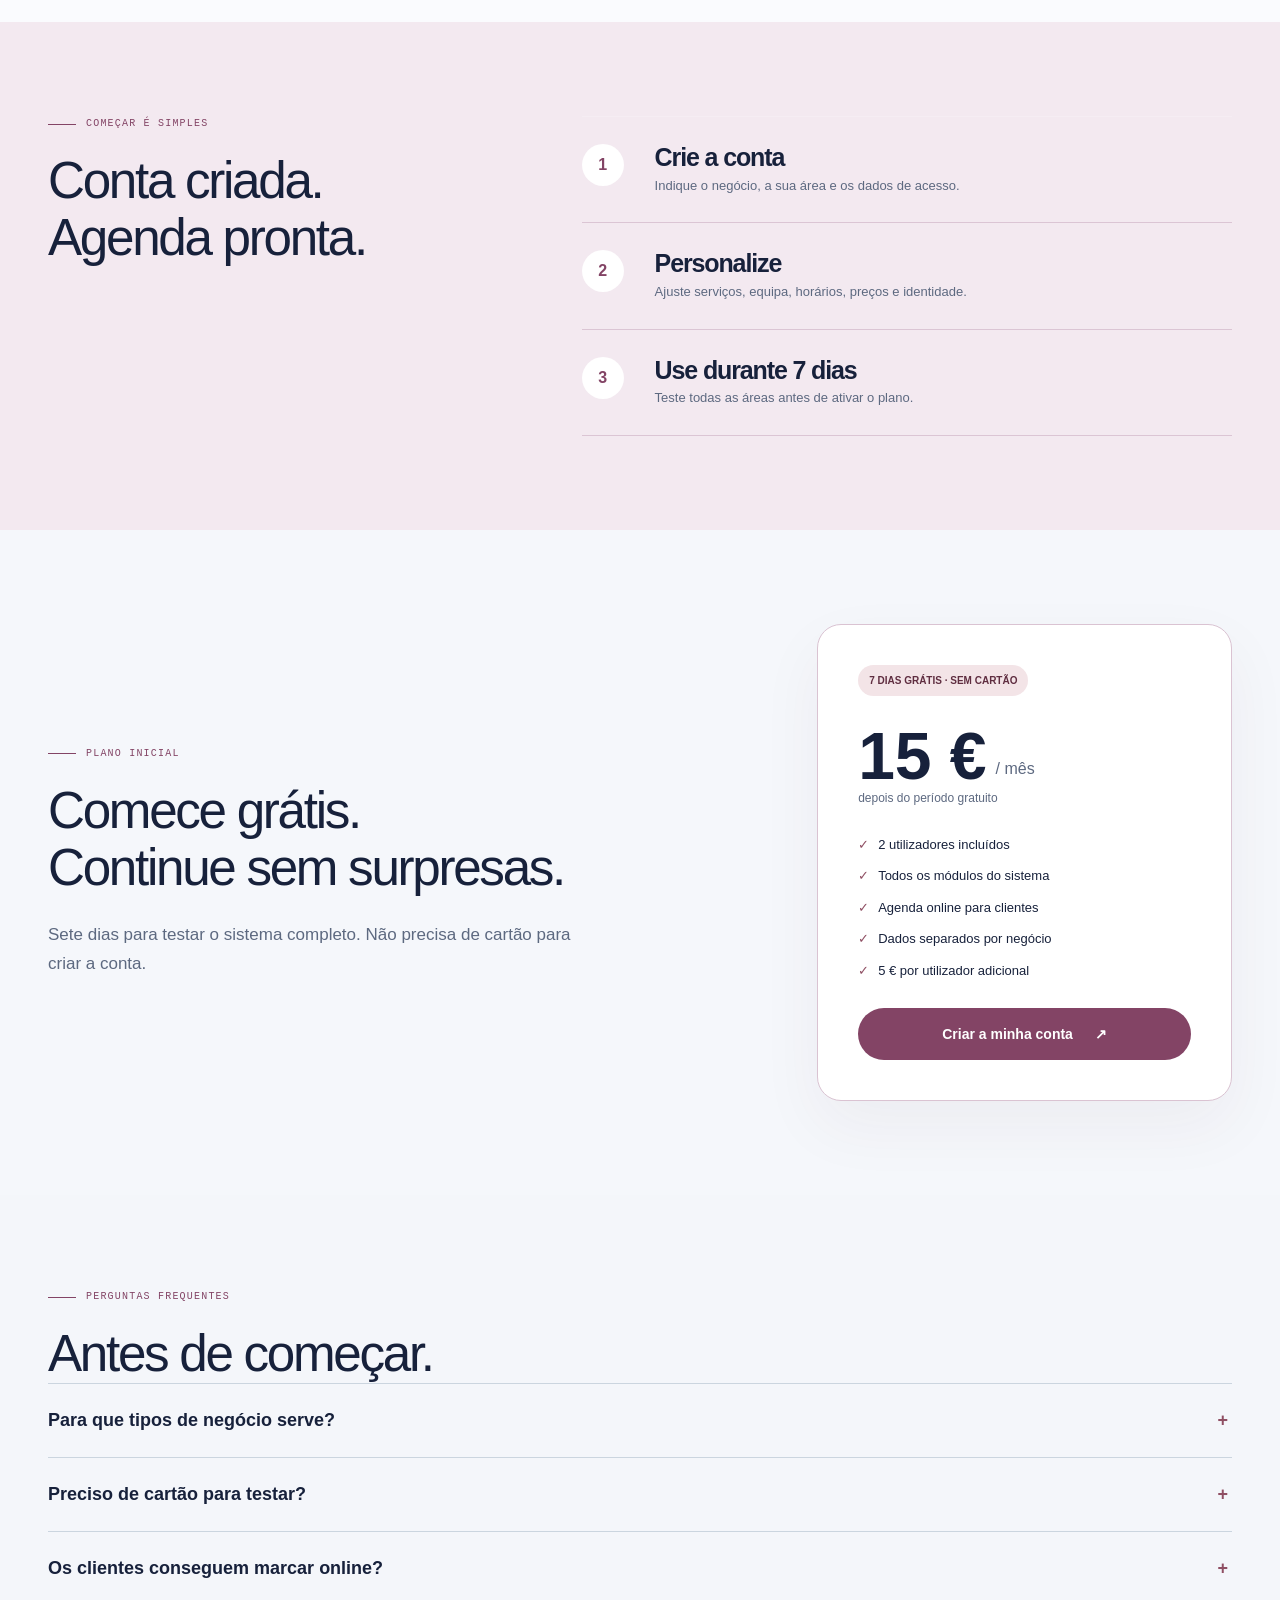
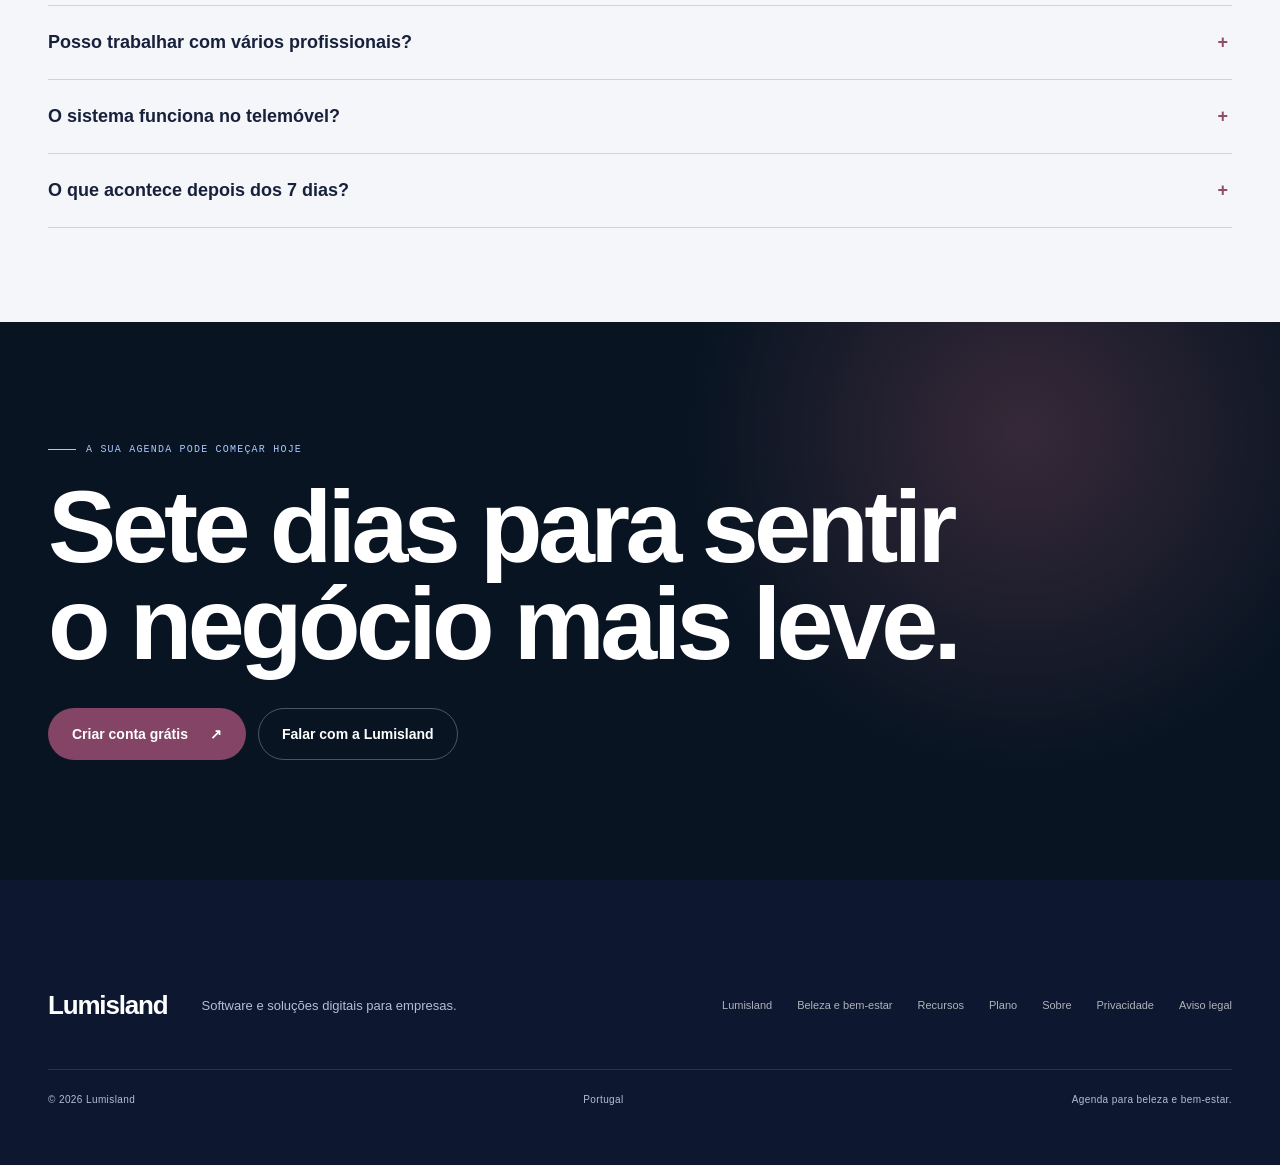
==== commit 4771d05c: "fix: localize public site and clarify Aurea online booking" ====
--- a/aurea/index.html
+++ b/aurea/index.html
@@ -3,8 +3,8 @@
 <head>
   <meta charset="utf-8">
   <meta name="viewport" content="width=device-width,initial-scale=1">
-  <title>Lumisland | Agenda para beleza e bem-estar</title>
-  <meta name="description" content="Agenda, clientes, equipa, pagamentos, financeiro, stock, relatórios e comunicação para barbearias, salões, unhas, depilação, massagem e terapia. Crie a sua conta e teste grátis durante 7 dias.">
+  <title>Áurea | App de agendamento online para beleza e bem-estar</title>
+  <meta name="description" content="Aplicação de agendamento online para beleza e bem-estar. Os clientes escolhem o serviço, o profissional e o horário. Gira marcações, equipa e pagamentos numa só agenda. Teste grátis durante 7 dias.">
   <meta name="robots" content="index, follow">
   <meta name="theme-color" content="#0a1422">
   <meta name="referrer" content="strict-origin-when-cross-origin">
@@ -14,8 +14,8 @@
   <link rel="icon" type="image/svg+xml" href="../assets/icons/favicon.svg">
   <meta property="og:type" content="website">
   <meta property="og:locale" content="pt_PT">
-  <meta property="og:title" content="Lumisland | Agenda para beleza e bem-estar">
-  <meta property="og:description" content="Gestão completa para profissionais de beleza, bem-estar e terapia. Teste grátis durante 7 dias, sem cartão.">
+  <meta property="og:title" content="Áurea | App de agendamento online para beleza e bem-estar">
+  <meta property="og:description" content="Os seus clientes marcam online. A Áurea organiza a agenda, os profissionais e os pagamentos. Experimente a aplicação durante 7 dias, sem cartão.">
   <meta property="og:url" content="https://lumisland.pt/aurea/">
   <meta property="og:site_name" content="Lumisland">
   <meta property="og:image" content="https://lumisland.pt/assets/images/aurea-multissetorial-hero.webp">
@@ -26,15 +26,17 @@
   <link rel="stylesheet" href="../css/styles.css?v=20260923-2">
   <link rel="stylesheet" href="../css/aurea.css?v=20260814-1">
   <script src="../js/analytics.js" defer></script>
-  <script type="application/ld+json">{"@context":"https://schema.org","@type":"SoftwareApplication","name":"Lumisland Agenda para Beleza e Bem-estar","applicationCategory":"BusinessApplication","operatingSystem":"Web","url":"https://lumisland.pt/aurea/","description":"Sistema de agenda e gestão para barbearias, salões, unhas, estética, depilação, massagem e terapia.","offers":{"@type":"Offer","price":"15","priceCurrency":"EUR","description":"Plano Inicial após 7 dias de teste gratuito, com dois utilizadores incluídos."},"provider":{"@type":"Organization","name":"Lumisland","url":"https://lumisland.pt/"}}</script>
+  <script type="application/ld+json">{"@context":"https://schema.org","@type":"SoftwareApplication","name":"Áurea — Agendamento online","applicationCategory":"BusinessApplication","operatingSystem":"Web","url":"https://lumisland.pt/aurea/","description":"Sistema de agenda e gestão para barbearias, salões, unhas, estética, depilação, massagem e terapia.","offers":{"@type":"Offer","price":"15","priceCurrency":"EUR","description":"Plano Inicial após 7 dias de teste gratuito, com dois utilizadores incluídos."},"provider":{"@type":"Organization","name":"Lumisland","url":"https://lumisland.pt/"}}</script>
 <link rel="stylesheet" href="../css/premium.css?v=20260923-2">
-<link rel="stylesheet" href="../css/solutions.css?v=20260925-1">
+<link rel="stylesheet" href="../css/solutions.css?v=20260925-2">
+<link rel="stylesheet" href="/css/i18n.css?v=20260925-2">
+<script src="/js/i18n.js?v=20260925-2" defer></script>
 </head>
 <body class="solution-page aurea-page">
   <a class="skip-link" href="#conteudo">Saltar para o conteúdo</a>
   <header class="site-header">
     <div class="container header-inner">
-      <a href="../" class="brand" aria-label="Lumisland, página inicial"><svg class="brand-mark" viewBox="0 0 64 64" aria-hidden="true"><rect x="8" y="43" width="39" height="9" rx="2" fill="#F0B35B"></rect><path d="M16 43h12V19l-6-9-6 9v24Z" fill="#42D5C4"></path><circle cx="22" cy="8" r="3" fill="#F0B35B"></circle><path d="M30 43h16l7 9H30v-9Z" fill="#E9EEF2"></path></svg><span class="brand-word">Lumisland</span><span class="product-brand">Beleza e bem-estar</span></a>
+      <a href="../" class="brand" aria-label="Lumisland, página inicial"><svg class="brand-mark" viewBox="0 0 64 64" aria-hidden="true"><rect x="8" y="43" width="39" height="9" rx="2" fill="#F0B35B"></rect><path d="M16 43h12V19l-6-9-6 9v24Z" fill="#42D5C4"></path><circle cx="22" cy="8" r="3" fill="#F0B35B"></circle><path d="M30 43h16l7 9H30v-9Z" fill="#E9EEF2"></path></svg><span class="brand-word">Lumisland</span><span class="product-brand">Áurea</span></a>
       <button class="nav-toggle" type="button" aria-label="Abrir menu" aria-expanded="false" aria-controls="site-nav"><span></span><span></span><span></span></button>
       <nav id="site-nav" class="site-nav" aria-label="Navegação principal">
         <details class="nav-dropdown"><summary>Soluções <span aria-hidden="true">⌄</span></summary><div class="nav-dropdown-menu"><a href="./" aria-current="page"><strong>Beleza e bem-estar</strong><small>Agenda e gestão para marcações</small></a><a href="../oficina/"><strong>Oficinas mecânicas</strong><small>Software de gestão para oficinas</small></a><a href="../tvde/"><strong>Frotas TVDE</strong><small>Ganhos, despesas e pagamentos</small></a><a href="../criacao-de-sites/"><strong>Criação de websites</strong><small>Websites profissionais para empresas</small></a></div></details>
@@ -47,21 +49,29 @@
   <main id="conteudo">
     <section class="aurea-hero">
       <div class="container aurea-hero-grid"><div class="aurea-hero-content">
-        <p class="eyebrow eyebrow-light"><span class="eyebrow-line"></span> Gestão para serviços com marcação</p>
-        <h1>O seu talento cuida de pessoas.<br><span>A agenda cuida da gestão.</span></h1>
-        <p class="aurea-lead">Agenda, clientes, equipa, pagamentos e resultados num sistema preparado para a sua área.</p>
-        <div class="hero-actions"><a class="button button-primary" href="https://aurea.lumisland.pt/" data-product="Beleza e bem-estar teste 7 dias">Criar conta · 7 dias grátis <span aria-hidden="true">↗</span></a><a class="button button-quiet" href="#recursos">Ver tudo o que inclui</a></div>
+        <p class="eyebrow eyebrow-light"><span class="eyebrow-line"></span> App de agendamento online</p>
+        <h1>Os seus clientes marcam online.<br><span>A Áurea organiza a agenda.</span></h1>
+        <p class="aurea-lead">Uma aplicação para barbearias, salões e profissionais de beleza e bem-estar. Partilhe a sua página de marcações: o cliente escolhe o serviço, o profissional e um horário disponível. Você acompanha tudo numa só agenda.</p>
+        <div class="hero-actions"><a class="button button-primary" href="https://aurea.lumisland.pt/" data-product="Beleza e bem-estar teste 7 dias">Criar conta · 7 dias grátis <span aria-hidden="true">↗</span></a><a class="button button-quiet" href="#como-funciona">Ver como funciona</a></div>
         <ul class="aurea-trust"><li>Sem cartão</li><li>Configuração por setor</li><li>Computador e telemóvel</li></ul>
       </div>
         <div class="solution-stage aurea-stage">
-          <div class="stage-heading"><strong>Áurea</strong><span>Mais tempo para cuidar.<br>Mais espaço para crescer.</span></div>
-          <img class="aurea-stage-photo" src="../assets/images/aurea-barbearia-salao.webp" alt="Profissionais de beleza a atender clientes num salão" width="1536" height="1024" fetchpriority="high">
-          <div class="day-card" role="img" aria-label="Exemplo ilustrativo de uma agenda com duas marcações confirmadas">
-            <div><strong>O seu dia, organizado.</strong><span>Agenda</span></div>
-            <p><b>09:00</b><span>Corte e cuidado</span><i></i></p>
-            <p><b>10:30</b><span>Tempo para o próximo cliente</span><i></i></p>
+          <div class="stage-heading"><strong>Áurea</strong><span>A sua página de marcações.<br>Disponível online.</span></div>
+          <div class="booking-demo" role="img" aria-label="Exemplo ilustrativo de marcação online: escolher serviço, profissional, dia e hora e confirmar a marcação">
+            <div class="booking-address"><span aria-hidden="true">● ● ●</span><span>Agenda online · Studio Aurora</span></div>
+            <div class="booking-content">
+              <span class="booking-kicker">EXEMPLO DE PÁGINA DO SEU NEGÓCIO</span>
+              <h2>O seu próximo cuidado<br>começa aqui.</h2>
+              <div class="booking-progress"><span>Serviço</span><i aria-hidden="true">→</i><span>Data e hora</span><i aria-hidden="true">→</i><span>Confirmação</span></div>
+              <div class="booking-service"><span class="booking-monogram" aria-hidden="true">Á</span><div><strong>Corte e cuidado</strong><span>30 minutos · com Inês</span></div><b aria-hidden="true">✓</b></div>
+              <p class="booking-label">Escolha o dia e a hora</p>
+              <div class="booking-days"><span>SEG<b>21</b></span><span>TER<b>22</b></span><span>QUA<b>23</b></span><span class="selected">QUI<b>24</b></span><span>SEX<b>25</b></span></div>
+              <div class="booking-times"><span>09:00</span><span class="selected">10:30</span><span>14:00</span></div>
+              <div class="booking-confirm">Confirmar marcação <span aria-hidden="true">↗</span></div>
+              <p class="booking-footnote">Pré-visualização ilustrativa da experiência do cliente</p>
+            </div>
           </div>
-          <div class="stage-caption"><span>O seu talento. A sua gestão.</span><b aria-hidden="true">↗</b></div>
+          <div class="stage-caption"><span>O cliente marca. A sua agenda recebe.</span><b aria-hidden="true">↗</b></div>
         </div>
       </div>
     </section>
@@ -69,6 +79,17 @@
     <section id="setores" class="sector-strip" aria-label="Áreas atendidas"><div class="container"><span>Barbearias</span><i></i><span>Salões</span><i></i><span>Unhas</span><i></i><span>Depilação</span><i></i><span>Massagem</span><i></i><span>Terapia</span></div></section>
 
 
+
+    <section class="section booking-explainer" id="como-funciona">
+      <div class="container">
+        <div class="section-intro"><div><p class="eyebrow"><span class="eyebrow-line"></span>Do pedido à marcação</p><h2>O agendamento acontece online.<br>O controlo fica consigo.</h2></div><p>A Áurea liga a página de marcações dos seus clientes à agenda de trabalho da sua equipa.</p></div>
+        <div class="booking-steps">
+          <article><span>01</span><h3>Partilhe a sua agenda</h3><p>Coloque a ligação de marcações no seu website, Instagram ou WhatsApp.</p></article>
+          <article><span>02</span><h3>O cliente escolhe</h3><p>Serviço, profissional, data e hora, de acordo com a disponibilidade que definiu.</p></article>
+          <article><span>03</span><h3>A equipa acompanha</h3><p>Veja as marcações na agenda e consulte clientes, serviços e pagamentos no mesmo lugar.</p></article>
+        </div>
+      </div>
+    </section>
 
     <section class="section aurea-intro">
       <div class="container intro-grid"><div><p class="eyebrow"><span class="eyebrow-line"></span> Uma plataforma, várias áreas</p><h2>Escolha o seu setor.<br>O sistema adapta-se.</h2></div><p>Ao criar a conta, a agenda prepara serviços, nomes e módulos adequados à sua atividade. Começa com uma base pronta e personaliza tudo ao ritmo do negócio.</p></div>
--- a/css/solutions.css
+++ b/css/solutions.css
@@ -54,6 +54,42 @@
 .solution-page .tvde-language select:focus-visible { outline: 2px solid var(--accent); outline-offset: 3px; }
 /* Áurea: editorial photography and the rhythm of a working day. */
 .aurea-stage { padding-bottom: 28px; }
+.booking-demo { overflow: hidden; border: 1px solid #e3d3df; border-radius: 17px; background: white; box-shadow: 0 22px 45px #522b4112; }
+.booking-address { display: flex; gap: 16px; align-items: center; padding: 13px 18px; border-bottom: 1px solid #eee5eb; color: #786374; font: 9px var(--mono); }
+.booking-address>span:first-child { letter-spacing: .2em; color: #cbbdca; }
+.booking-content { padding: 25px; }
+.booking-kicker { font: 8px var(--mono); letter-spacing: .08em; color: var(--accent); }
+.booking-content h2 { font: 500 34px/1.1 var(--display); letter-spacing: -.04em; color: var(--ink); margin: 15px 0 20px; }
+.booking-progress { display: flex; gap: 12px; align-items: center; color: #806778; font-size: 10px; }
+.booking-progress i { color: #b6a0ae; font-style: normal; }
+.booking-service { display: flex; align-items: center; gap: 14px; margin-top: 25px; padding: 15px; background: #faf5f8; border: 1px solid #ecdce6; border-radius: 12px; }
+.booking-monogram { display: grid; place-items: center; width: 42px; height: 42px; border-radius: 10px; background: var(--accent); color: white; font: 24px var(--display); }
+.booking-service div { flex: 1; }
+.booking-service strong,.booking-service div span { display: block; font-size: 12px; }
+.booking-service div span { margin-top: 5px; font-size: 10px; color: var(--muted); }
+.booking-service>b { color: var(--accent); }
+.booking-label { margin: 24px 0 12px; font-size: 12px; font-weight: 600; }
+.booking-days { display: grid; grid-template-columns: repeat(5,1fr); gap: 8px; }
+.booking-days>span { display: grid; gap: 7px; padding: 10px 5px; border: 1px solid #e9e0e6; border-radius: 10px; color: var(--muted); text-align: center; font: 8px var(--mono); }
+.booking-days b { font: 500 21px var(--display); color: var(--ink); }
+.booking-times { display: flex; gap: 10px; margin-top: 12px; }
+.booking-times span { flex: 1; padding: 10px; border: 1px solid #e9e0e6; border-radius: 8px; text-align: center; font: 11px var(--mono); }
+.booking-days .selected,.booking-times .selected { border-color: var(--accent); background: #f3e9f0; color: var(--accent); }
+.booking-confirm { display: flex; justify-content: space-between; margin-top: 22px; padding: 14px 17px; border-radius: 10px; background: var(--accent); color: #fff; font-size: 12px; }
+.booking-footnote { margin: 12px 0 0; text-align: center; font-size: 9px; color: var(--muted); }
+.booking-explainer { background: #fff; }
+.booking-steps { display: grid; grid-template-columns: repeat(3,minmax(0,1fr)); gap: 35px; }
+.booking-steps article { border-top: 1px solid #ded4dd; padding-top: 24px; }
+.booking-steps article>span { font: 11px var(--mono); color: var(--accent); }
+.booking-steps h3 { margin: 23px 0 13px; font-size: 27px; }
+.booking-steps p { font-size: 14px; line-height: 1.7; color: var(--muted); }
+@media (max-width: 760px) {
+  .booking-content { padding: 20px 16px; }
+  .booking-content h2 { font-size: 29px; }
+  .booking-progress { gap: 7px; font-size: 9px; }
+  .booking-days { gap: 5px; }
+  .booking-steps { grid-template-columns: 1fr; gap: 28px; }
+}
 .aurea-stage-photo { height: 290px; width: 100%; object-fit: cover; border-radius: 160px 160px 16px 16px; }
 .day-card { position: relative; width: 88%; margin: -50px auto 0; padding: 22px; border: 1px solid #ece3e9; border-radius: 16px; background: #fff; box-shadow: 0 20px 35px #522b4114; }
 .day-card>div { display: flex; justify-content: space-between; align-items: center; gap: 15px; }
--- a/css/i18n.css
+++ b/css/i18n.css
@@ -0,0 +1,34 @@
+.site-language { position: relative; flex: 0 0 auto; margin-left: 0; }
+.site-language select { width: 108px; min-height: 44px; padding: 8px; border: 1px solid var(--line,#dbe2ef); border-radius: 10px; background: #fff; color: #17213b; font: 12px var(--body,Arial,sans-serif); cursor: pointer; }
+.site-language select:focus-visible { outline: 2px solid var(--accent,#3159dc); outline-offset: 3px; }
+.locale-status { position: absolute; top: calc(100% + 8px); right: 0; width: 235px; padding: 10px 14px; border: 1px solid #dbe2ef; border-radius: 10px; background: white; color: #17213b; font-size: 12px; line-height: 1.5; box-shadow: 0 8px 25px #17213b15; }
+.locale-status:empty { display: none; }
+.locale-status.is-error { border-color: #b64646; color: #8a2828; }
+.standalone-language { position: absolute; top: 22px; right: 24px; z-index: 10; }
+.header-inner { gap: 22px; }
+.site-nav { gap: 20px; margin-left: auto; }
+.sector-grid h3 { overflow-wrap: anywhere; hyphens: auto; }
+@media (min-width: 1001px) and (max-width: 1250px) {
+  .brand-note { display: none; }
+  .site-nav { gap: 12px; }
+  .site-nav>a,.nav-dropdown>summary { font-size: 11px; }
+  .header-inner { gap: 14px; }
+  .product-brand { display: none; }
+  .brand-word { font-size: 23px; }
+  .brand-mark { width: 30px; }
+}
+@media (max-width: 1000px) {
+  .site-header .nav-toggle { order: 3; flex-shrink: 0; }
+  .site-language { margin-left: auto; }
+  .site-header .brand-note,.site-header .product-brand { display: none; }
+}
+@media (max-width: 500px) {
+  .site-header .header-inner { gap: 10px; }
+  .site-header .brand { flex: 0 0 auto; gap: 6px; }
+  .site-header .brand-mark { width: 25px; }
+  .site-header .brand-word { font-size: 22px; }
+  .site-language select { width: 101px; font-size: 11px; }
+  .site-header .nav-toggle { width: 40px; }
+  .thanks-card h1 { font-size: clamp(32px,8.3vw,42px); overflow-wrap: anywhere; }
+}
+@media (max-width: 360px) { .site-header .brand-mark { display: none; } }
